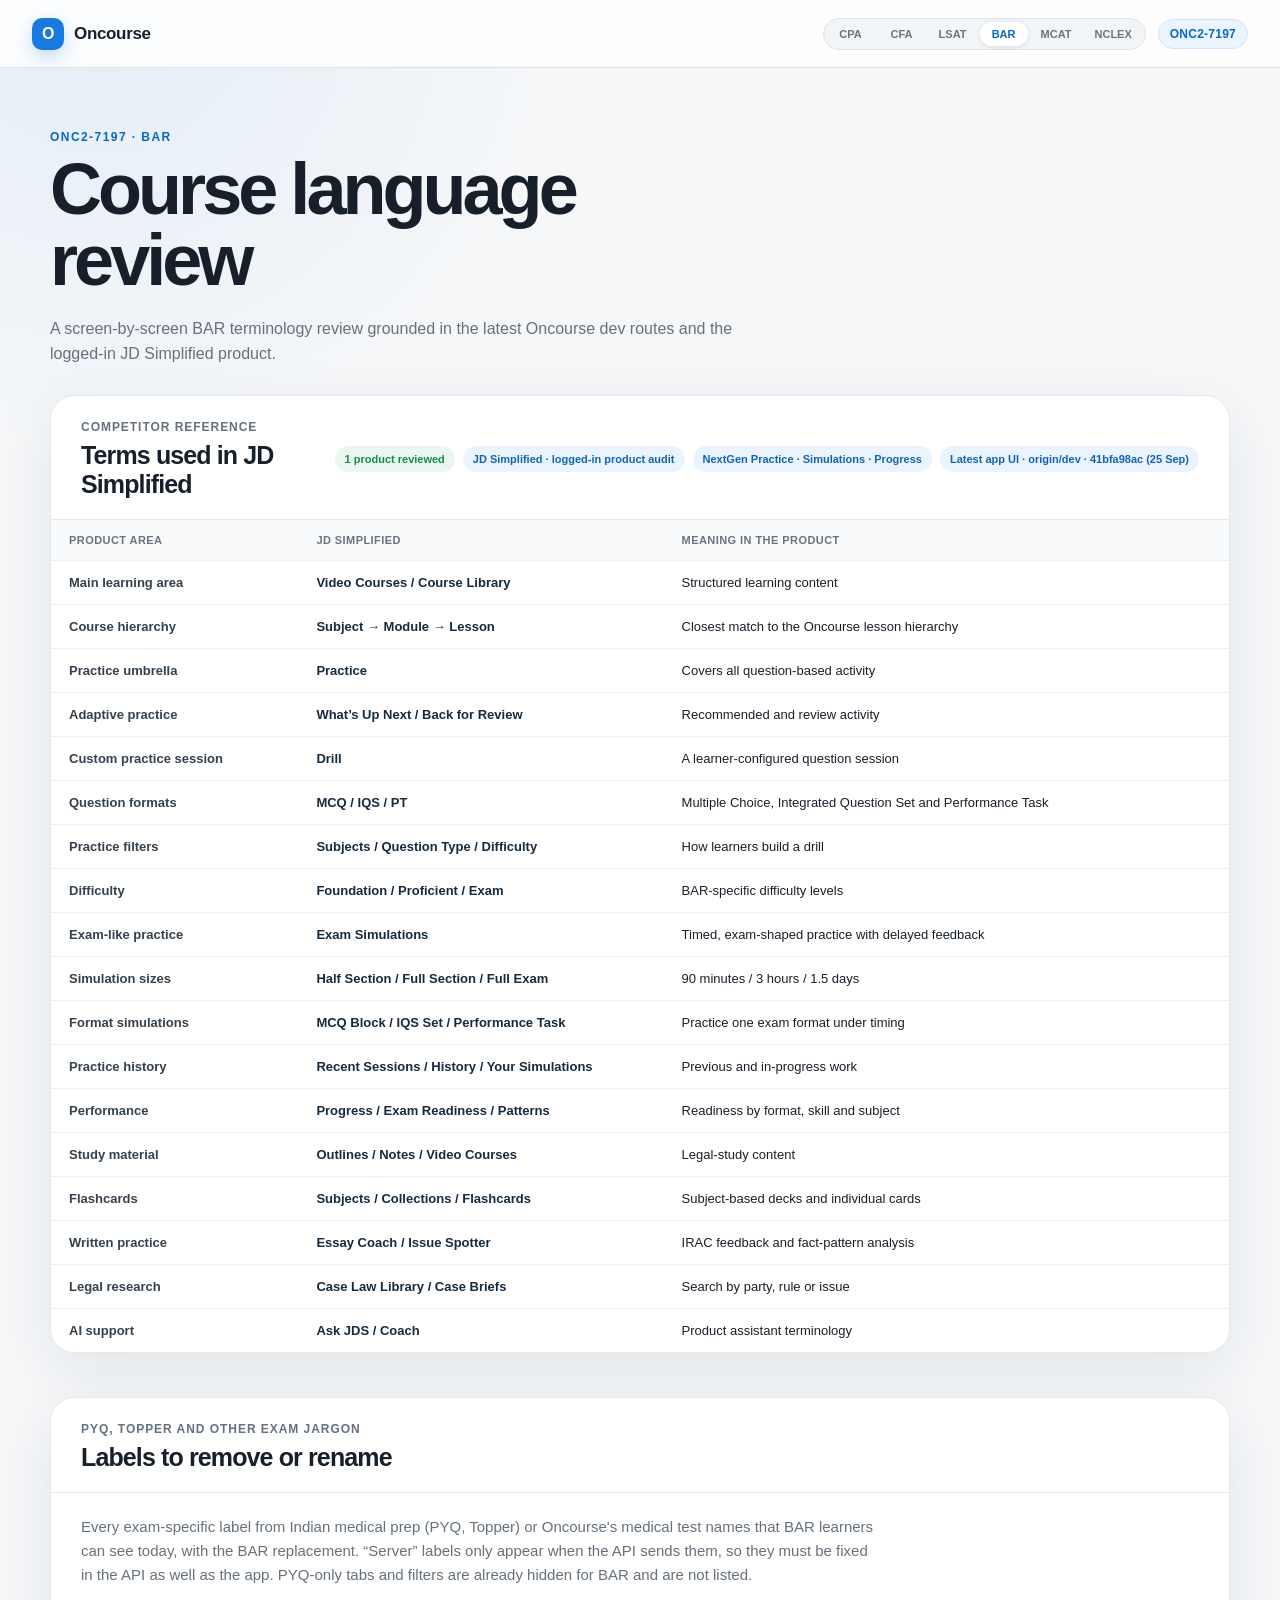
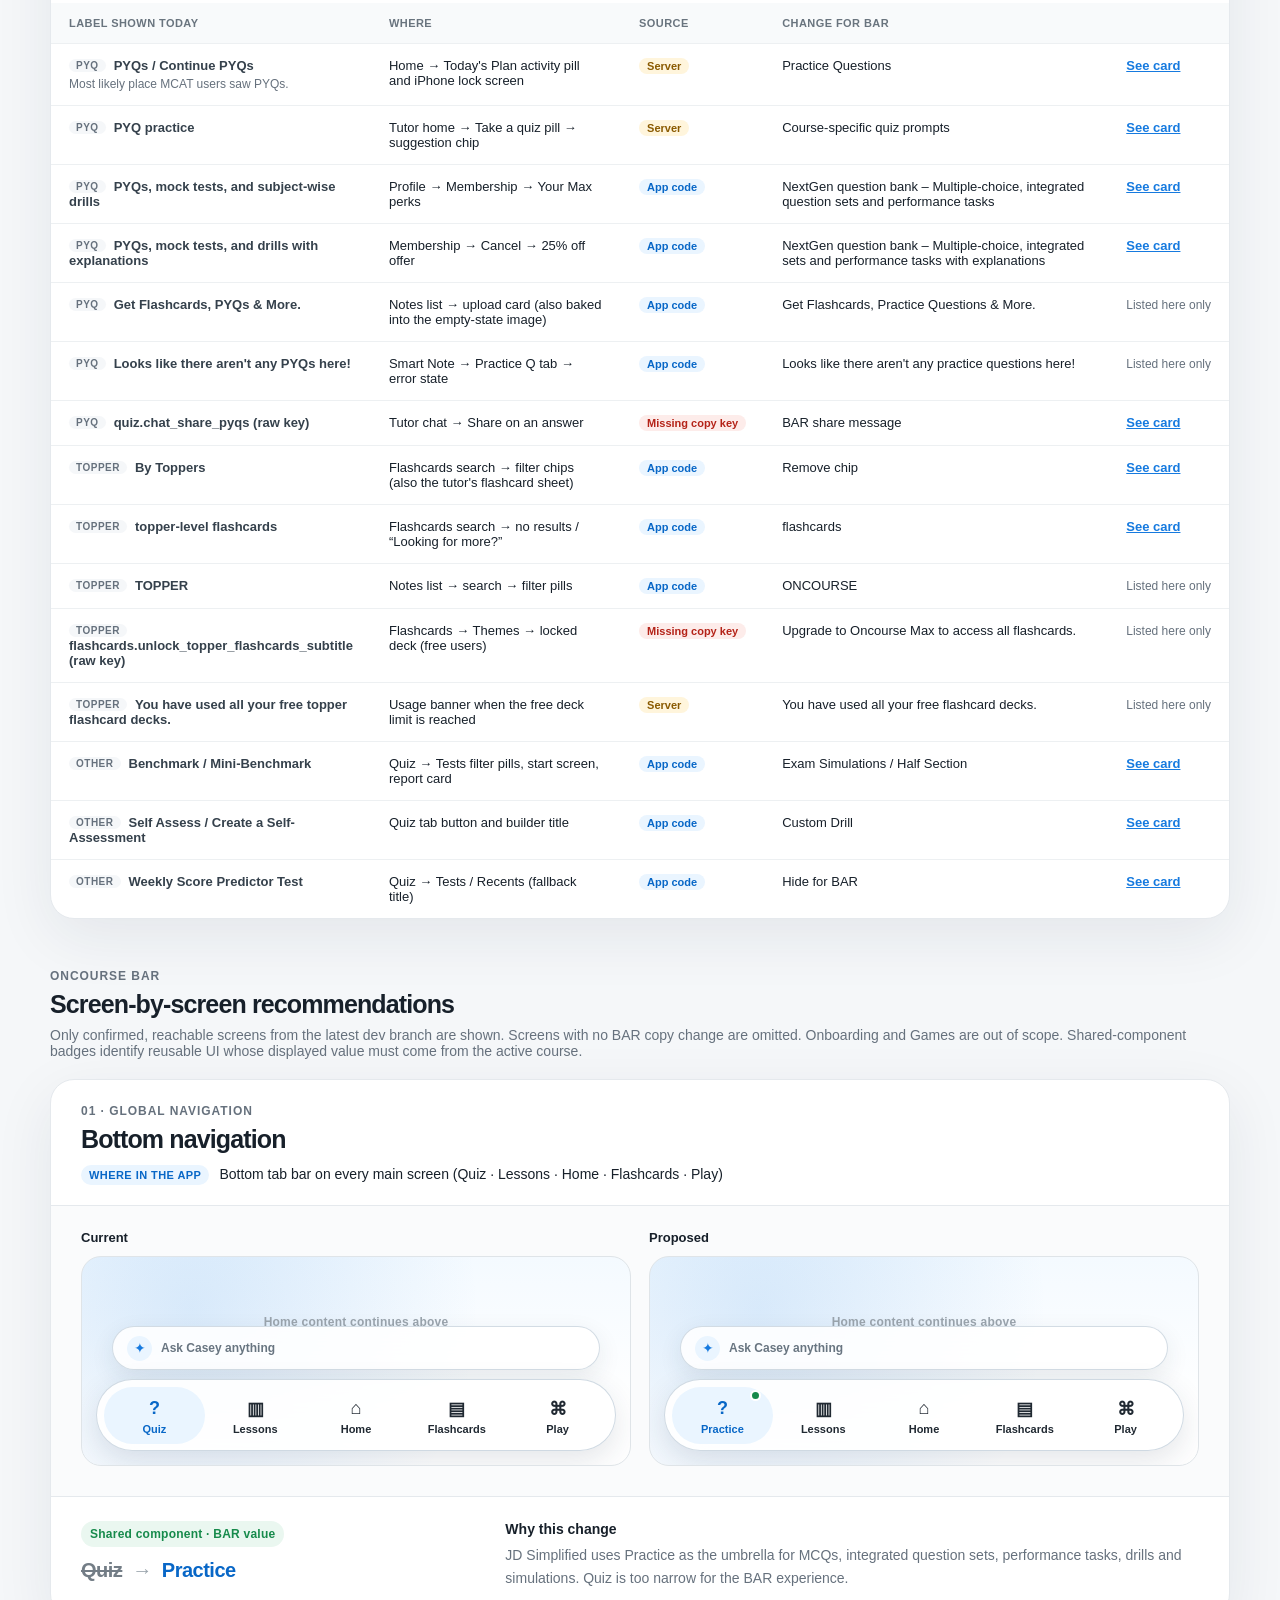
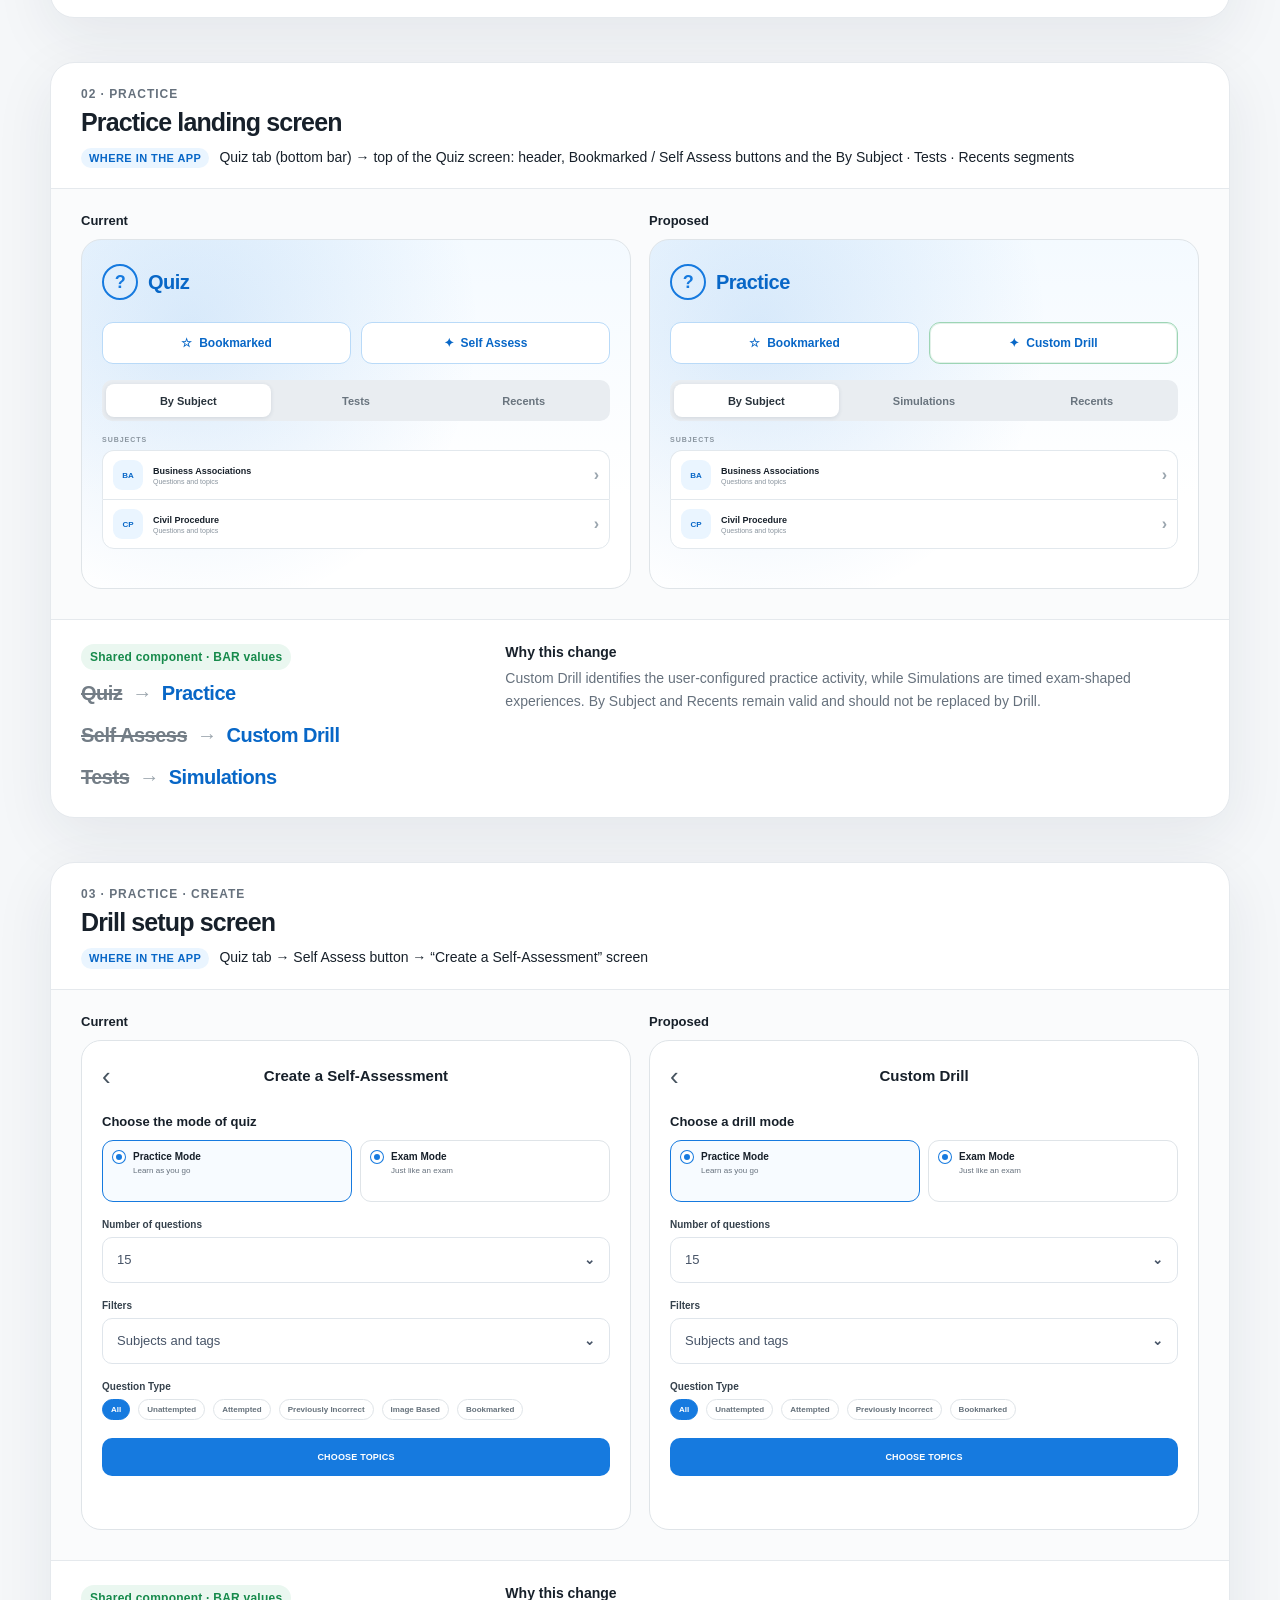
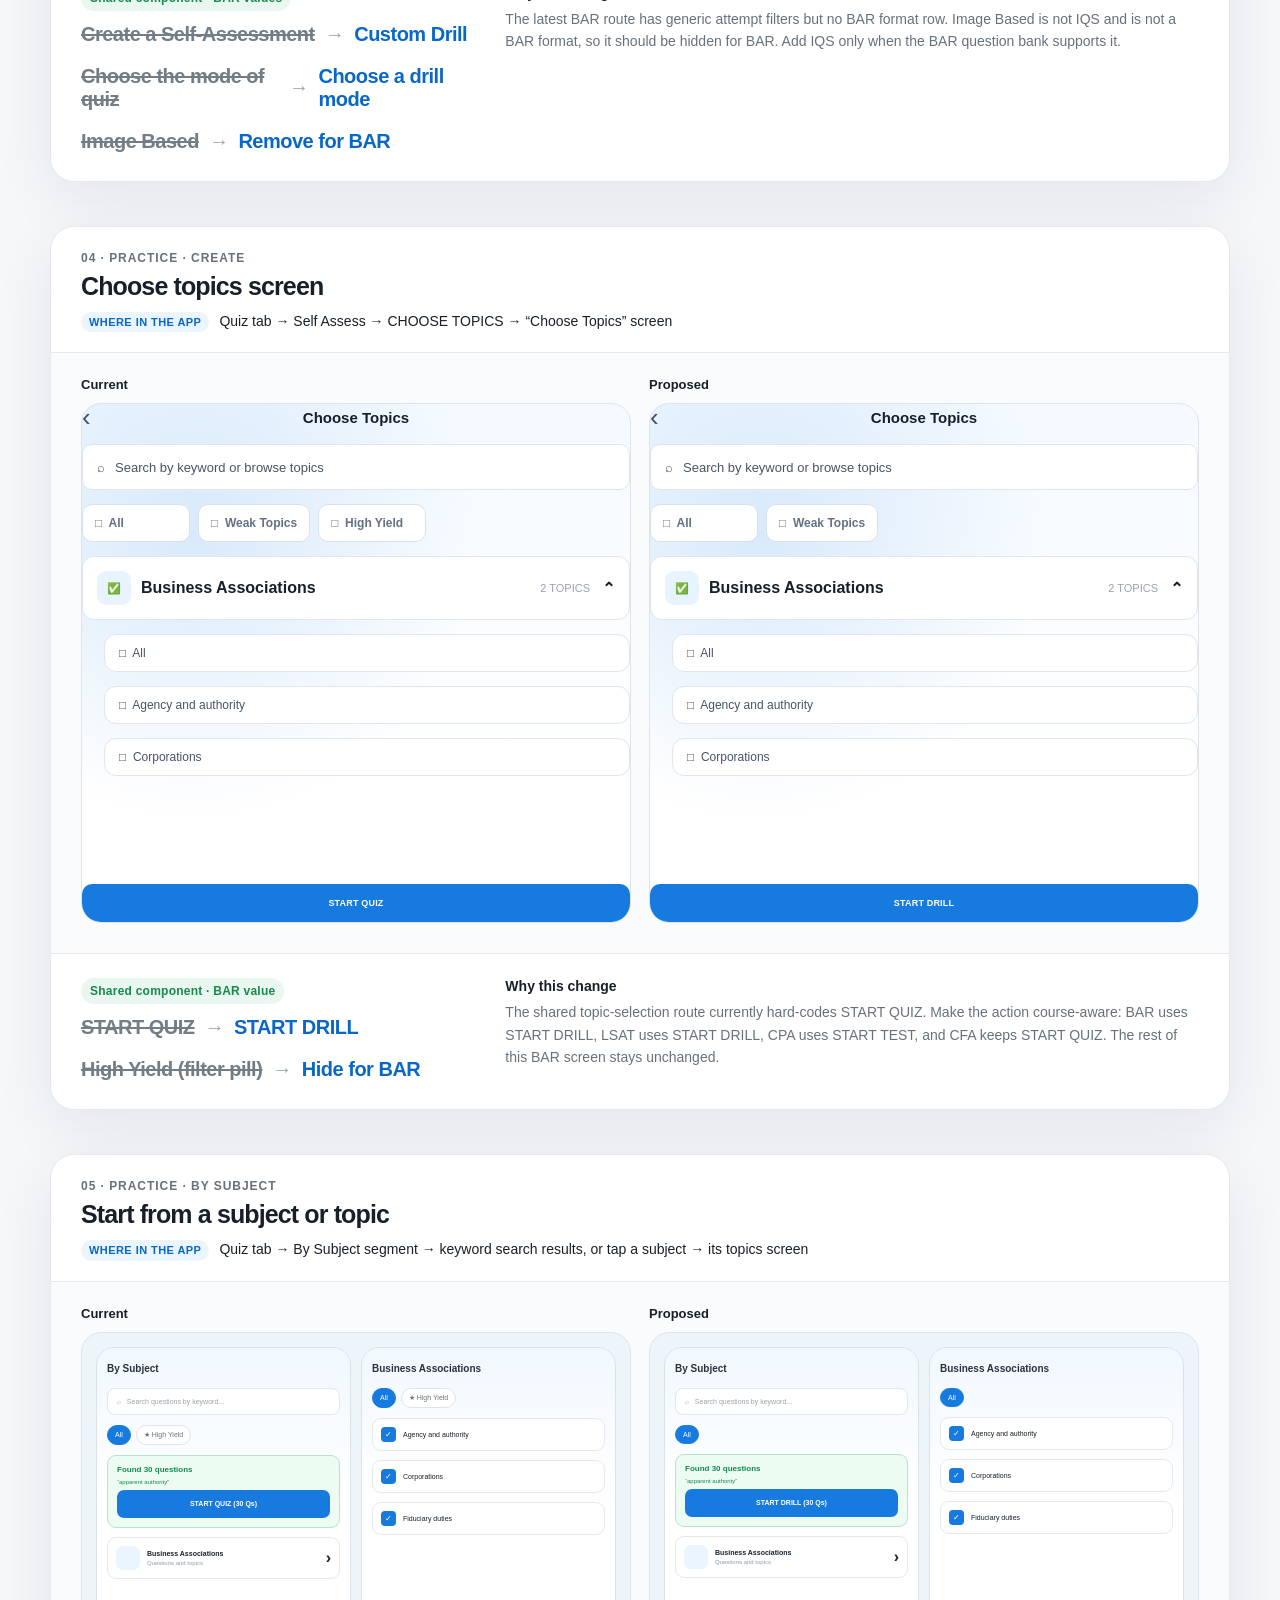
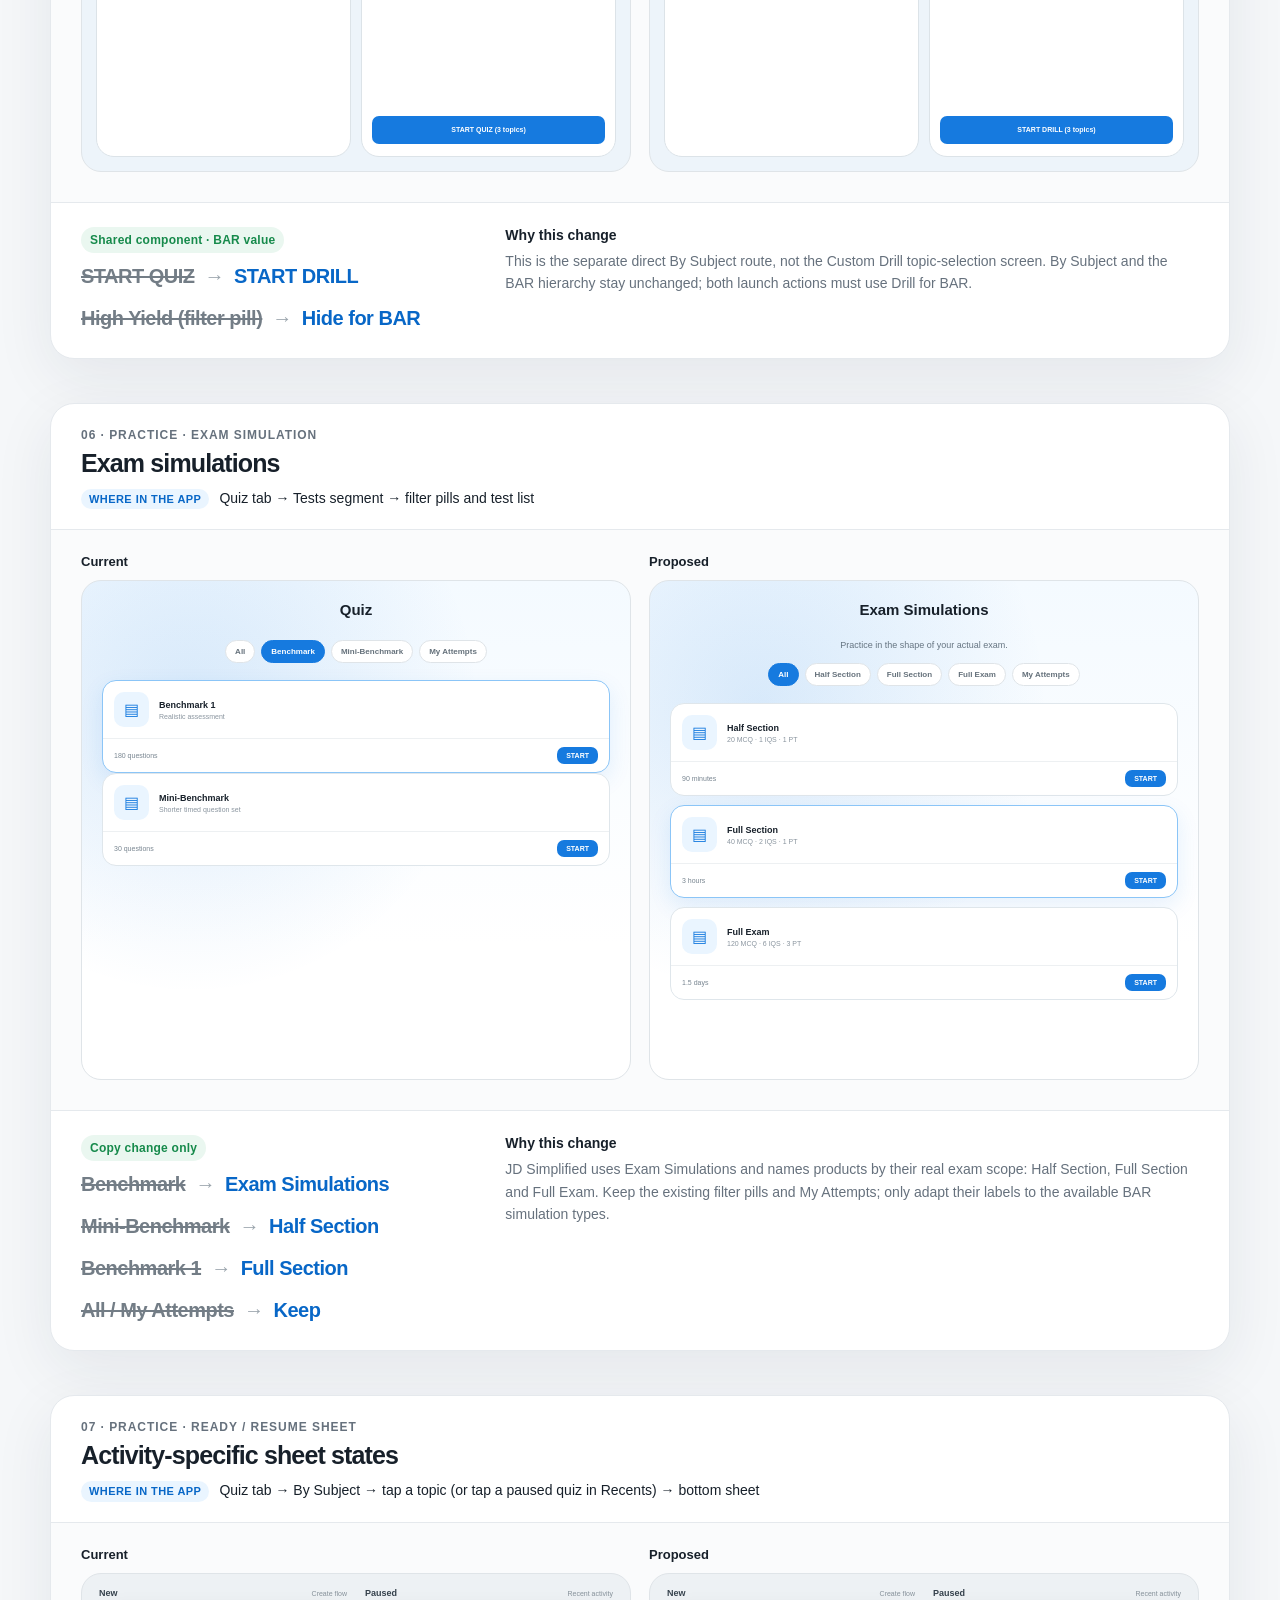
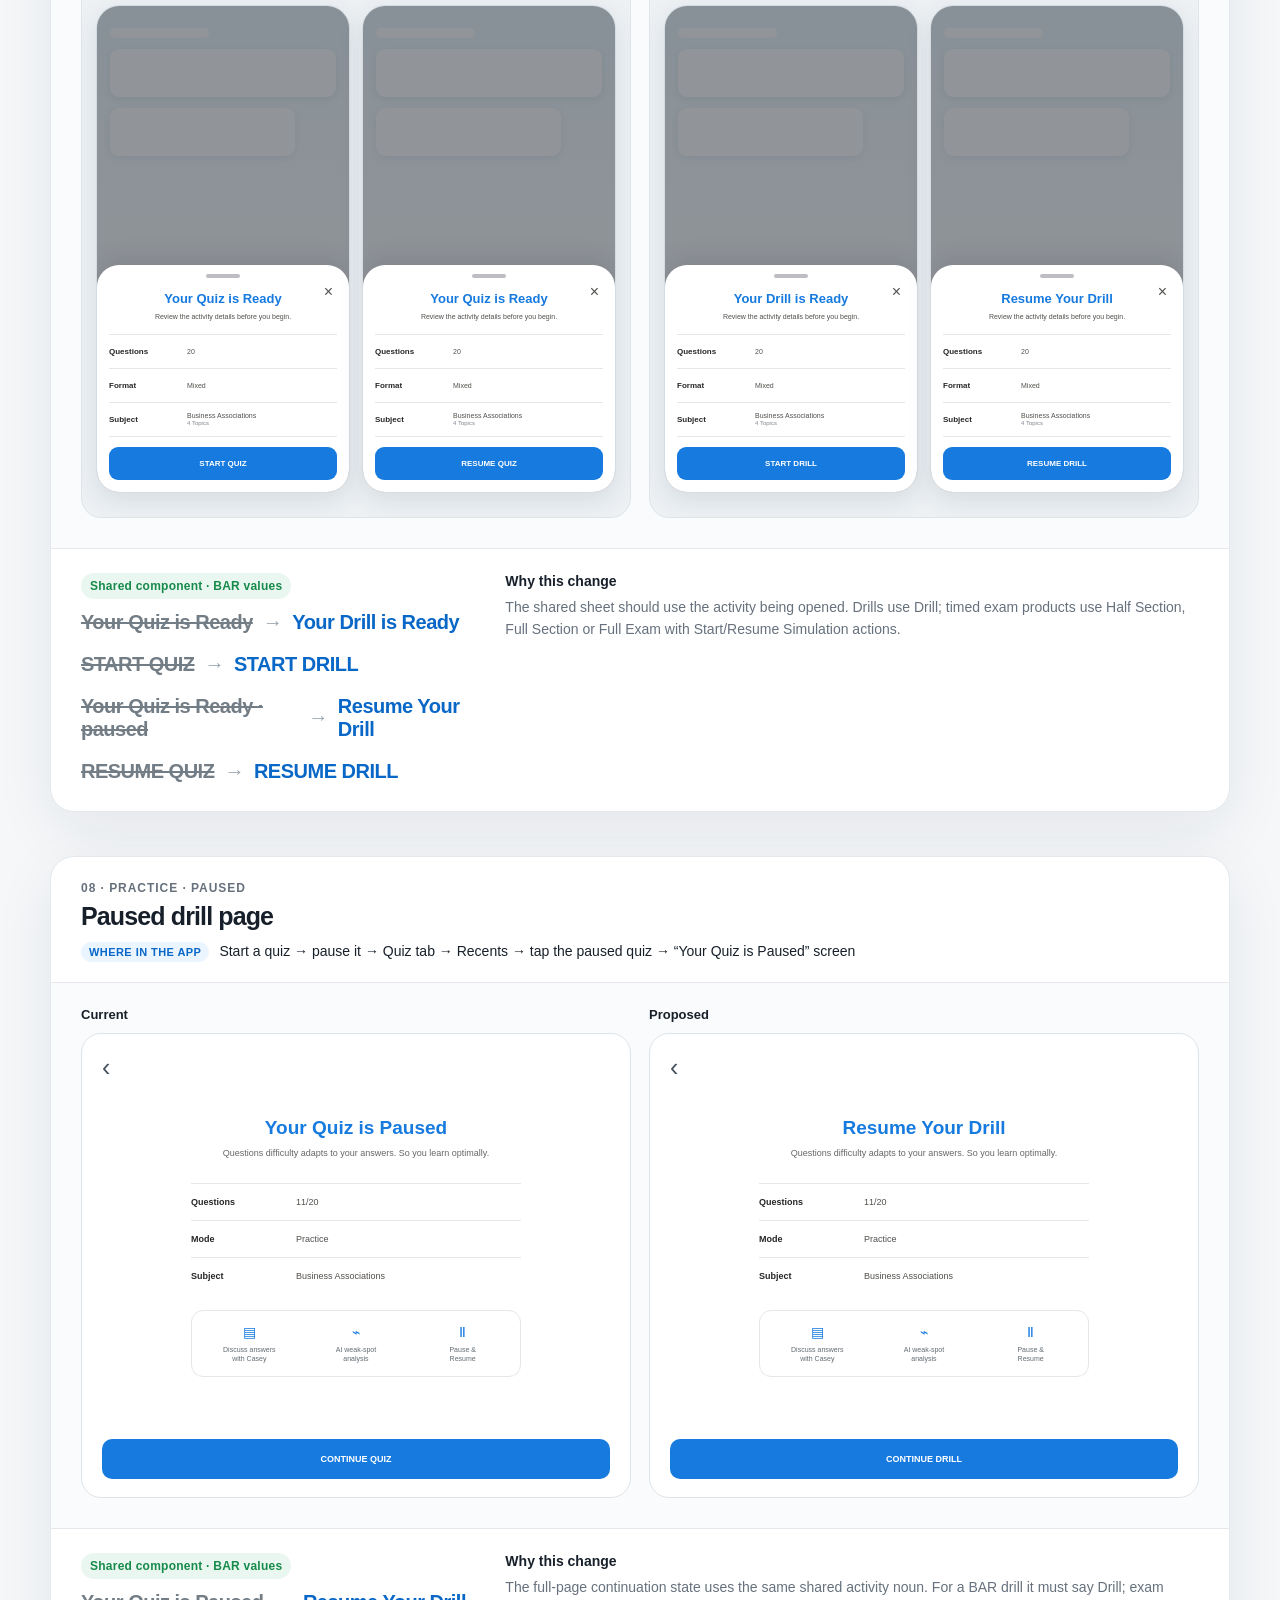
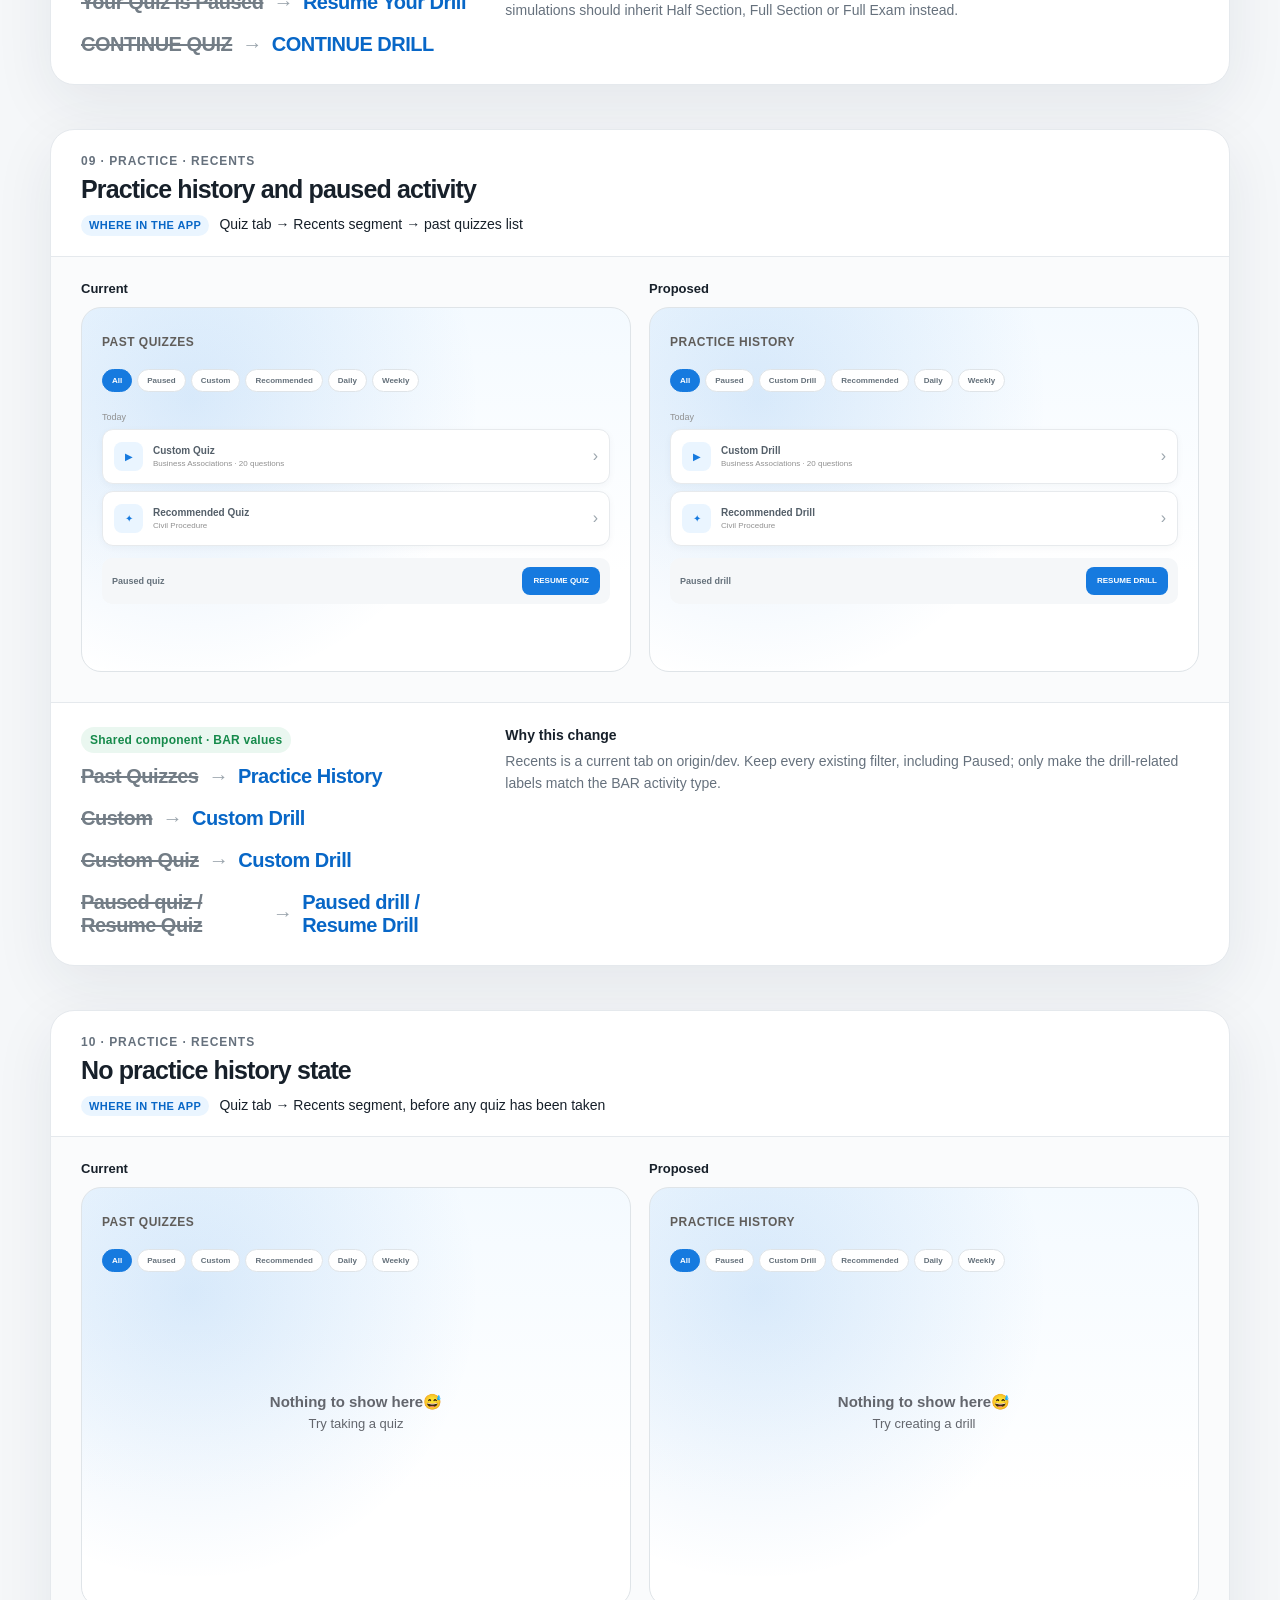
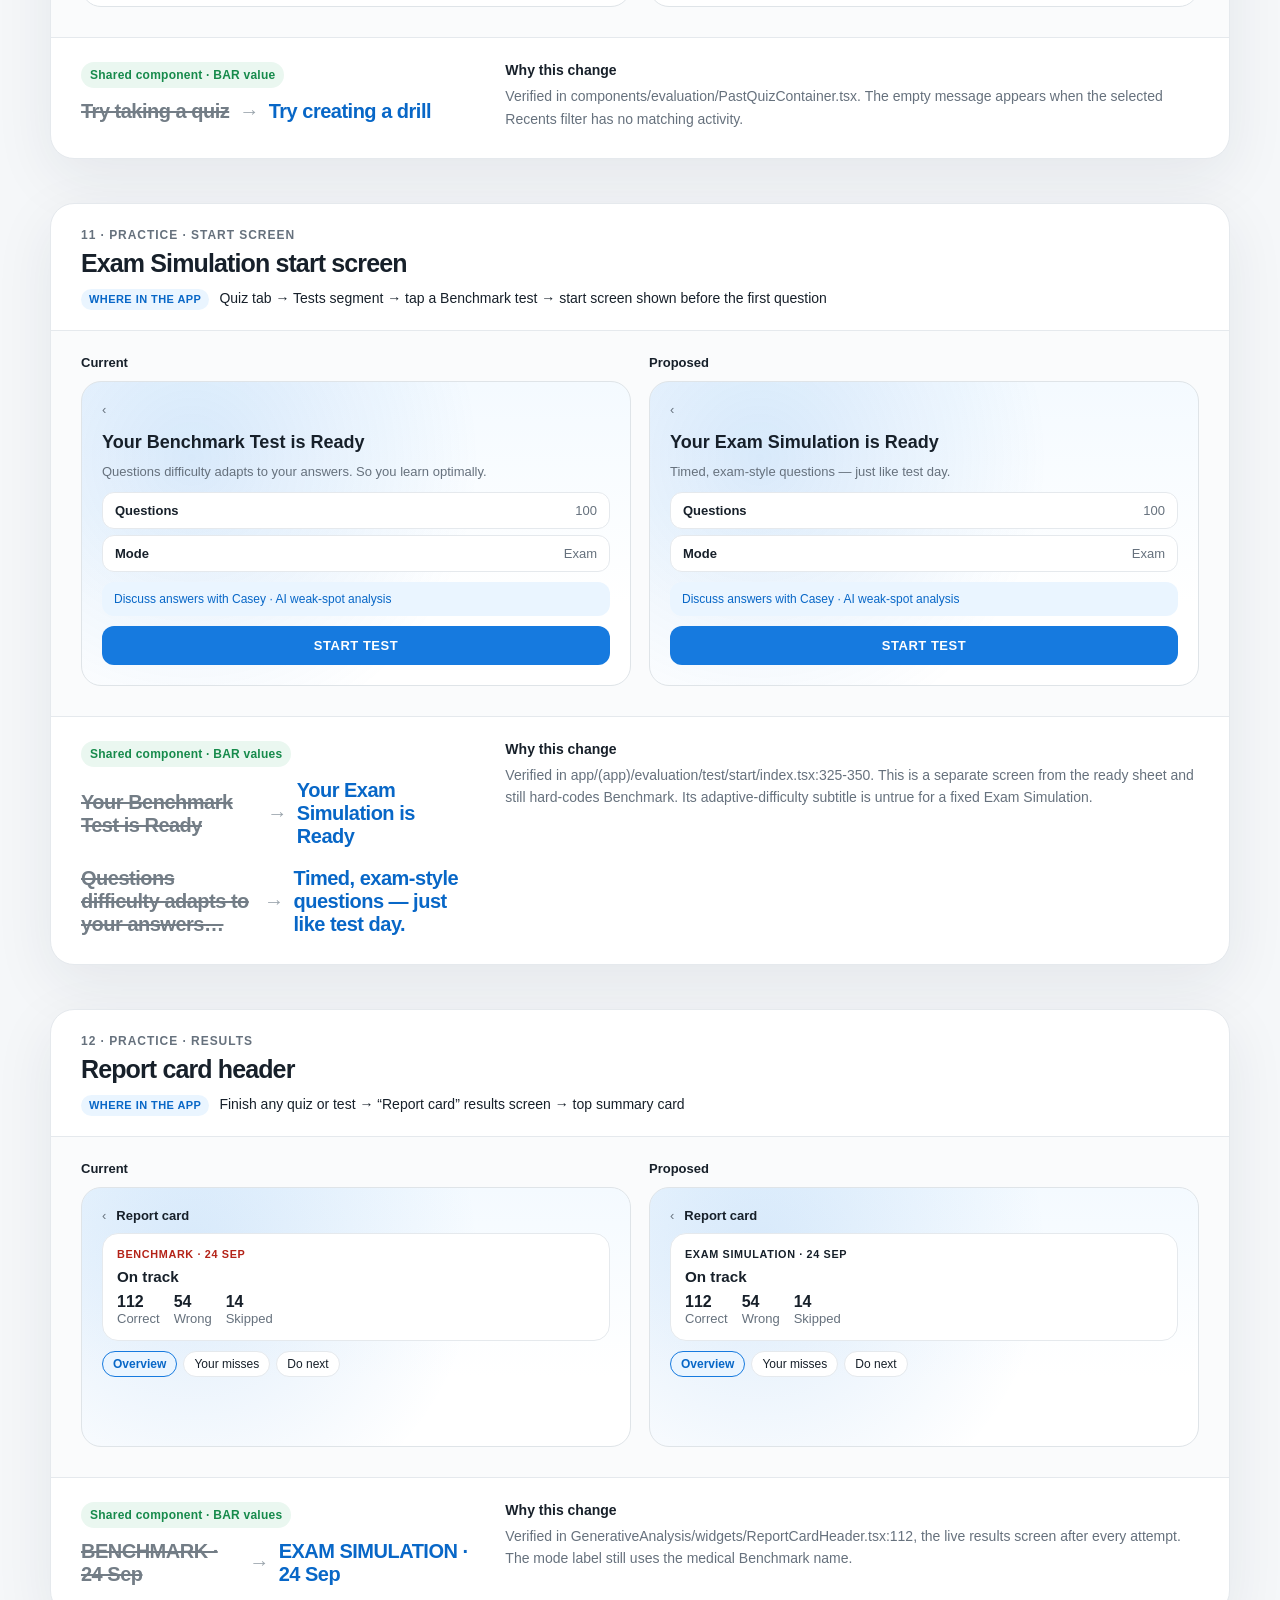
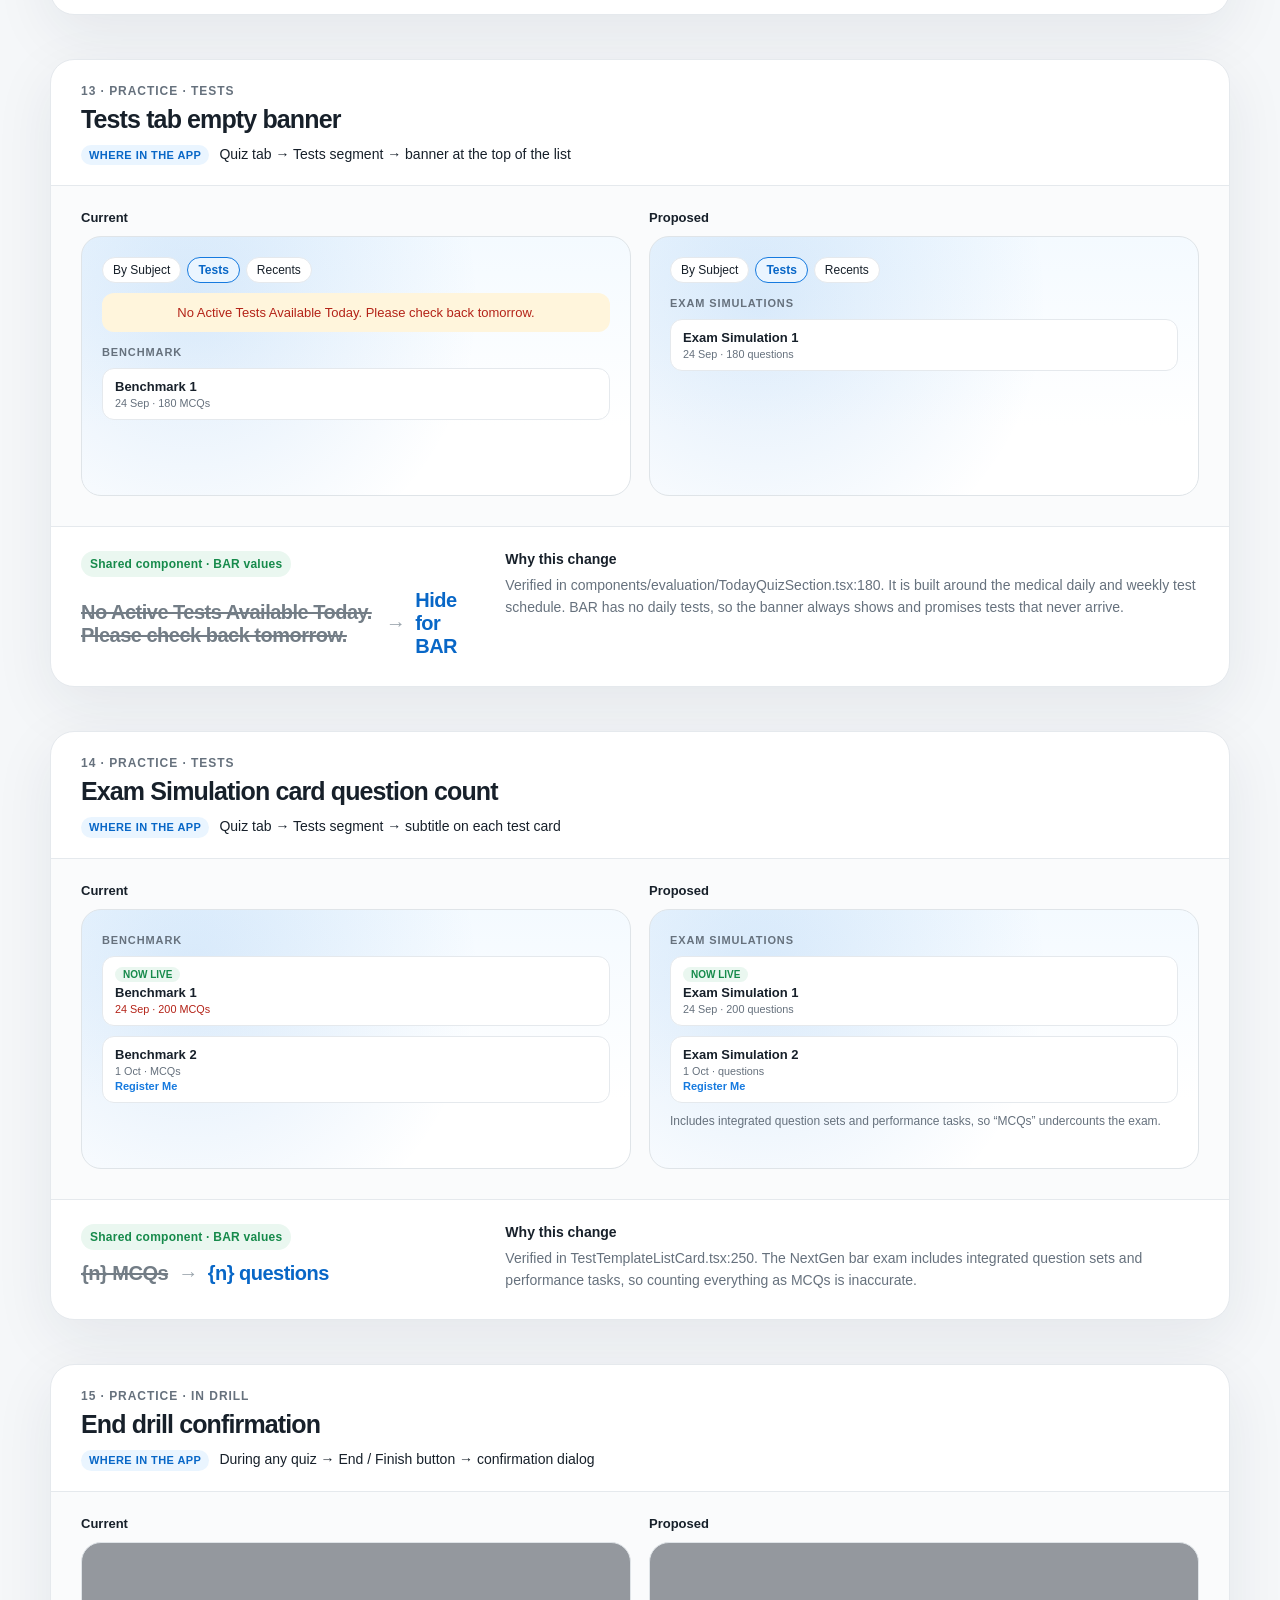
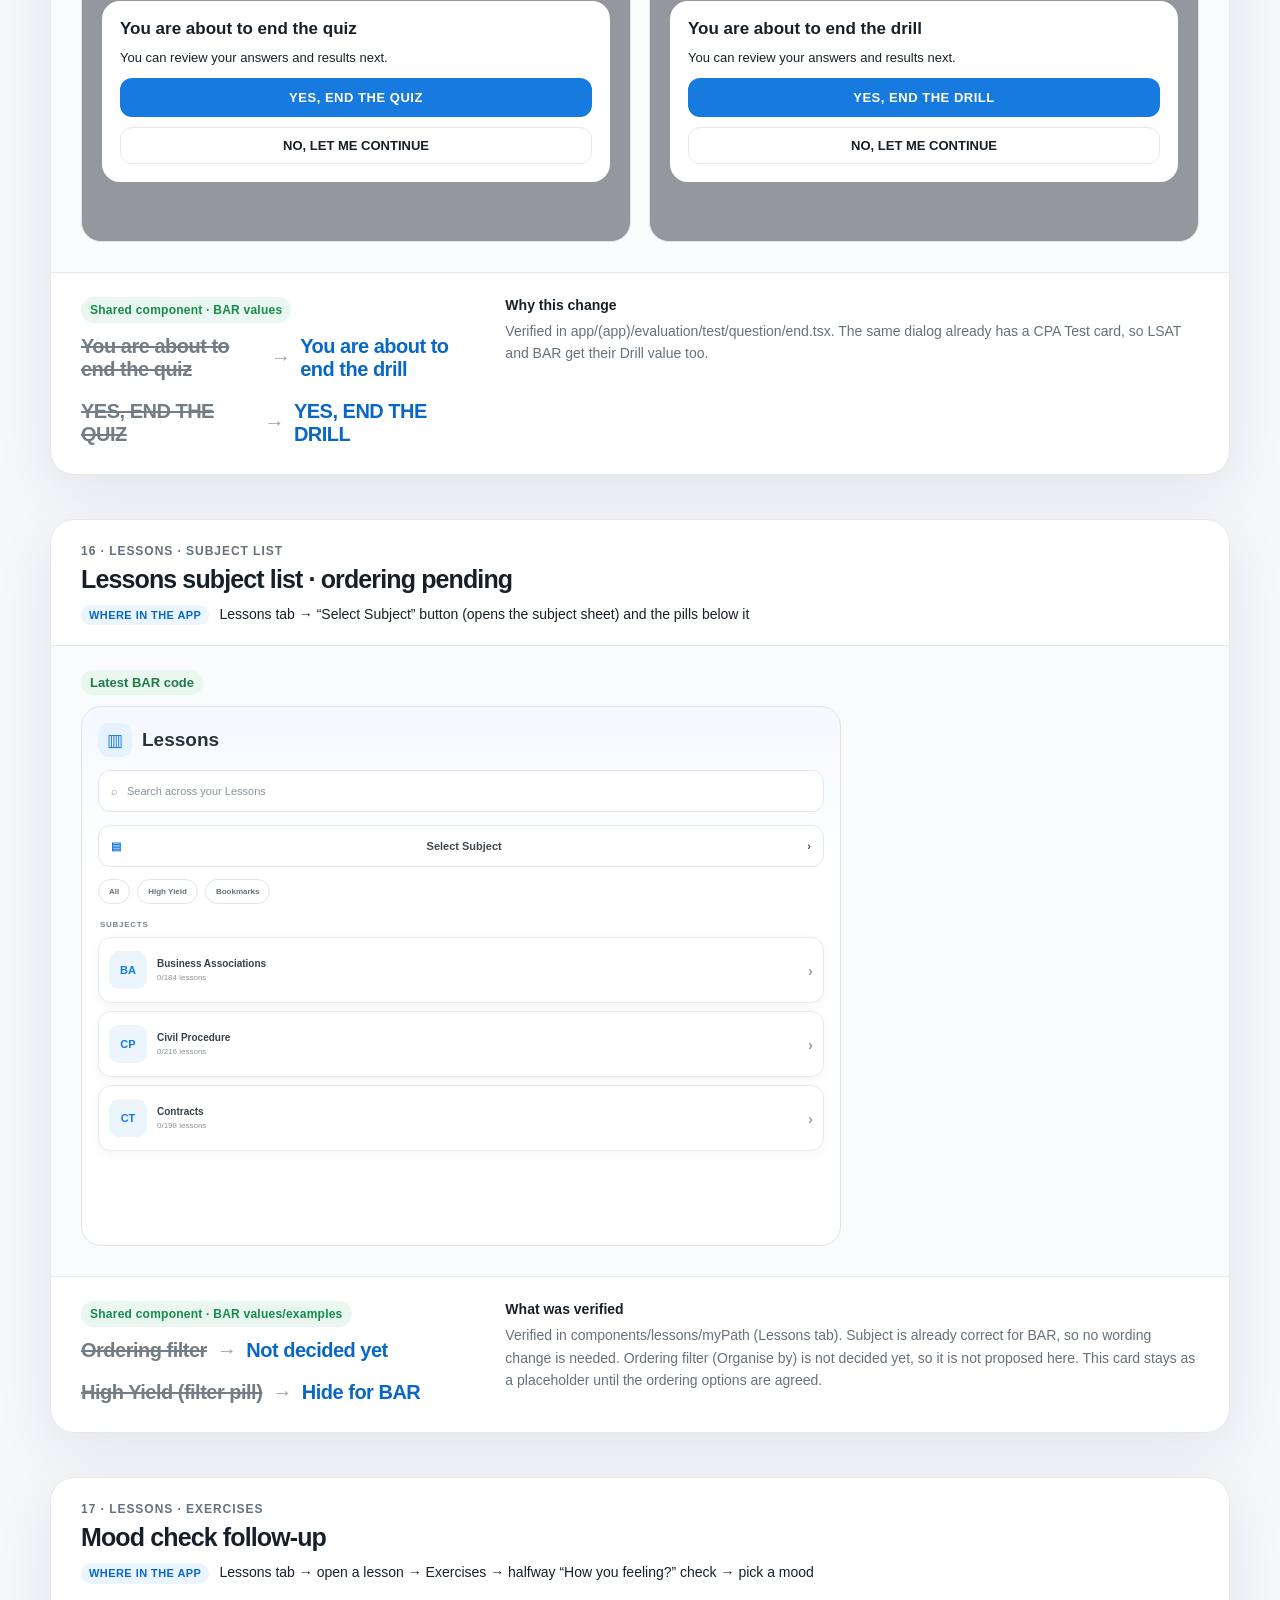
==== bar.html @ e2759f0d "Keep High Yield for NCLEX (product owner decision), as for MCAT Co-Authored-By: Claude Opus 5.5 (1M " ====
<!doctype html>
<html lang="en">
  <head>
    <meta charset="UTF-8" />
    <meta name="viewport" content="width=device-width, initial-scale=1.0" />
    <meta
      name="description"
      content="A visual review of BAR-specific terminology changes in Oncourse."
    />
    <title>Oncourse · BAR language review</title>
    <link rel="stylesheet" href="./styles.css?v=35" />
  </head>
  <body>
    <header class="site-header">
      <a class="brand" href="#top" aria-label="Oncourse language review home">
        <span class="brand-mark" aria-hidden="true">O</span>
        <span>Oncourse</span>
      </a>
      <div class="header-actions">
        <nav class="course-switcher" aria-label="Course review">
          <a href="./index.html">CPA</a>
          <a href="./cfa.html">CFA</a>
          <a href="./lsat.html">LSAT</a>
          <a class="active" href="./bar.html">BAR</a>
          <a href="./mcat.html">MCAT</a>
          <a href="./nclex.html">NCLEX</a>
        </nav>
        <div class="issue-badge">ONC2-7197</div>
      </div>
    </header>

    <main id="top">
      <section class="page-heading bar-heading" aria-labelledby="page-title">
        <p class="eyebrow">ONC2-7197 · BAR</p>
        <h1 id="page-title">Course language review</h1>
        <p class="page-intro">
          A screen-by-screen BAR terminology review grounded in the latest Oncourse dev routes and the logged-in JD Simplified product.
        </p>
      </section>

      <section class="terminology-section" aria-labelledby="bar-terminology-title">
        <header class="section-heading">
          <div>
            <p class="card-kicker">Competitor reference</p>
            <h2 id="bar-terminology-title">Terms used in JD Simplified</h2>
          </div>
          <div class="audit-meta">
            <span class="audit-chip">1 product reviewed</span>
            <span class="audit-chip source-chip">JD Simplified · logged-in product audit</span>
            <span class="audit-chip source-chip">NextGen Practice · Simulations · Progress</span>
            <span class="audit-chip source-chip">Latest app UI · origin/dev · 41bfa98ac (25 Sep)</span>
          </div>
        </header>
        <div id="bar-terminology-table"></div>
      </section>

      <section class="terminology-section structure-section" aria-labelledby="bar-labels-title">
        <header class="section-heading">
          <div>
            <p class="card-kicker">PYQ, Topper and other exam jargon</p>
            <h2 id="bar-labels-title">Labels to remove or rename</h2>
          </div>
        </header>
        <div id="bar-labels"></div>
      </section>

      <section class="proposal-heading" aria-labelledby="bar-proposal-title">
        <p class="card-kicker">Oncourse BAR</p>
        <h2 id="bar-proposal-title">Screen-by-screen recommendations</h2>
        <p>Only confirmed, reachable screens from the latest dev branch are shown. Screens with no BAR copy change are omitted. Onboarding and Games are out of scope. Shared-component badges identify reusable UI whose displayed value must come from the active course.</p>
      </section>

      <div id="bar-review-list" class="review-list"></div>
    </main>

    <script src="./shared.js?v=18"></script>
    <script src="./bar.js?v=41"></script>
  </body>
</html>
---- styles.css ----
:root {
  color-scheme: light;
  --ink: #17202a;
  --muted: #66717d;
  --line: #e5e9ed;
  --panel: #ffffff;
  --canvas: #f5f7f9;
  --blue: #167adf;
  --blue-strong: #0867c7;
  --blue-soft: #eaf5ff;
  --green: #168a4b;
  --green-soft: #eaf7f0;
  --amber: #8a5a00;
  --amber-soft: #fff5dc;
  --shadow: 0 18px 60px rgba(26, 44, 61, 0.08);
}

* {
  box-sizing: border-box;
}

html {
  scroll-behavior: smooth;
}

body {
  margin: 0;
  background:
    radial-gradient(circle at 8% 0%, rgba(22, 122, 223, 0.08), transparent 28rem),
    var(--canvas);
  color: var(--ink);
  font-family: -apple-system, BlinkMacSystemFont, "Segoe UI", sans-serif;
  -webkit-font-smoothing: antialiased;
}

button,
input,
select {
  font: inherit;
}

.site-header {
  position: sticky;
  z-index: 10;
  top: 0;
  display: flex;
  min-height: 68px;
  align-items: center;
  justify-content: space-between;
  padding: 0 32px;
  border-bottom: 1px solid rgba(213, 220, 226, 0.82);
  background: rgba(255, 255, 255, 0.86);
  backdrop-filter: blur(18px);
}

.header-actions,
.course-switcher {
  display: flex;
  align-items: center;
}

.header-actions {
  gap: 12px;
}

.course-switcher {
  gap: 3px;
  padding: 3px;
  border: 1px solid #dfe5ea;
  border-radius: 999px;
  background: #f2f5f7;
}

.course-switcher a {
  min-width: 48px;
  padding: 6px 10px;
  border-radius: 999px;
  color: #69747e;
  font-size: 11px;
  font-weight: 760;
  text-align: center;
  text-decoration: none;
}

.course-switcher a.active {
  background: #fff;
  color: var(--blue-strong);
  box-shadow: 0 1px 5px rgba(29, 53, 72, 0.12);
}

.brand {
  display: inline-flex;
  align-items: center;
  gap: 10px;
  color: var(--ink);
  font-size: 17px;
  font-weight: 720;
  letter-spacing: -0.02em;
  text-decoration: none;
}

.brand-mark {
  display: grid;
  width: 32px;
  height: 32px;
  place-items: center;
  border-radius: 10px;
  background: var(--blue);
  color: white;
  font-size: 16px;
  font-weight: 800;
  box-shadow: 0 7px 18px rgba(22, 122, 223, 0.24);
}

.issue-badge,
.change-type {
  display: inline-flex;
  align-items: center;
  border-radius: 999px;
  font-size: 12px;
  font-weight: 700;
  letter-spacing: 0.02em;
}

.issue-badge {
  padding: 7px 11px;
  border: 1px solid #cfe5fb;
  background: var(--blue-soft);
  color: var(--blue-strong);
}

main {
  width: min(1180px, calc(100% - 40px));
  margin: 0 auto;
}

.page-heading {
  padding: 62px 0 34px;
}

.eyebrow {
  margin: 0 0 10px;
  color: var(--blue-strong);
  font-size: 12px;
  font-weight: 800;
  letter-spacing: 0.12em;
  text-transform: uppercase;
}

h1,
h2,
h3,
p {
  text-wrap: pretty;
}

h1 {
  max-width: 720px;
  margin: 0;
  font-size: clamp(42px, 6vw, 72px);
  line-height: 0.98;
  letter-spacing: -0.055em;
}

.page-intro {
  max-width: 700px;
  margin: 22px 0 0;
  color: var(--muted);
  font-size: 16px;
  line-height: 1.55;
}

.cfa-heading {
  padding-bottom: 28px;
}

.terminology-section {
  overflow: hidden;
  margin-bottom: 44px;
  border: 1px solid var(--line);
  border-radius: 24px;
  background: var(--panel);
  box-shadow: var(--shadow);
}

.section-heading {
  display: flex;
  align-items: center;
  justify-content: space-between;
  gap: 24px;
  padding: 24px 30px 20px;
  border-bottom: 1px solid var(--line);
}

.section-heading h2,
.proposal-heading h2 {
  margin: 0;
  font-size: 25px;
  letter-spacing: -0.035em;
}

.audit-chip {
  flex: 0 0 auto;
  padding: 7px 10px;
  border-radius: 999px;
  background: var(--green-soft);
  color: var(--green);
  font-size: 11px;
  font-weight: 760;
}

.audit-meta {
  display: flex;
  flex: 0 0 auto;
  flex-wrap: wrap;
  justify-content: flex-end;
  gap: 8px;
}

.audit-chip.source-chip {
  background: #eaf4ff;
  color: #1264b3;
}

.terms-table-wrap {
  overflow-x: auto;
}

.terms-table {
  width: 100%;
  min-width: 850px;
  border-collapse: collapse;
  font-size: 13px;
}

.terms-table th,
.terms-table td {
  padding: 14px 18px;
  border-bottom: 1px solid #edf0f2;
  text-align: left;
  vertical-align: top;
}

.terms-table thead th {
  background: #f8fafb;
  color: #69747e;
  font-size: 11px;
  letter-spacing: 0.04em;
  text-transform: uppercase;
}

.terms-table tbody th {
  width: 19%;
  color: #35414c;
  font-weight: 740;
}

.terms-table tbody tr:last-child th,
.terms-table tbody tr:last-child td {
  border-bottom: 0;
}

.proposal-heading {
  padding: 6px 0 20px;
}

.proposal-heading > p:last-child {
  margin: 8px 0 0;
  color: var(--muted);
  font-size: 14px;
}

.cfa-nav-preview {
  min-height: 260px;
}

.cfa-nav-icon {
  display: grid;
  height: 24px;
  place-items: center;
  font-size: 18px;
  font-weight: 700;
}

.cfa-topic-preview,
.cfa-mock-preview {
  min-height: 390px;
  padding: 20px;
  background: linear-gradient(180deg, #f0f8ff 0%, #fff 48%);
}

.cfa-screen-bar {
  display: grid;
  grid-template-columns: 28px 1fr 28px;
  align-items: center;
  margin-bottom: 22px;
  text-align: center;
}

.cfa-screen-bar span {
  font-size: 24px;
  text-align: left;
}

.cfa-screen-bar strong {
  font-size: 15px;
}

.cfa-search {
  padding: 11px 12px;
  border: 1px solid #e0e6ea;
  border-radius: 10px;
  background: #fff;
  color: #8a949d;
  font-size: 9px;
}

.cfa-pills {
  display: flex;
  gap: 6px;
  margin: 13px 0 17px;
}

.cfa-pills span {
  padding: 6px 9px;
  border: 1px solid #dfe4e8;
  border-radius: 999px;
  background: #fff;
  color: #65717b;
  font-size: 8px;
  font-weight: 700;
}

.cfa-pills span.active {
  border-color: var(--blue);
  background: var(--blue);
  color: #fff;
}

.cfa-list-label {
  margin-bottom: 7px;
  color: #9099a1;
  font-size: 8px;
  font-weight: 780;
  letter-spacing: 0.08em;
}

.cfa-topic-list {
  display: grid;
  gap: 7px;
}

.cfa-topic-list > div,
.cfa-mock-title,
.cfa-session-row,
.cfa-benchmark-row {
  display: flex;
  align-items: center;
}

.cfa-topic-list > div {
  min-height: 57px;
  gap: 10px;
  padding: 9px 11px;
  border: 1px solid #e5e9ed;
  border-radius: 11px;
  background: #fff;
}

.cfa-topic-icon {
  display: grid;
  width: 32px;
  height: 32px;
  flex: 0 0 32px;
  place-items: center;
  border-radius: 9px;
  background: var(--blue-soft);
  color: var(--blue);
}

.cfa-topic-list > div > span:nth-child(2),
.cfa-mock-title > span:nth-child(2),
.cfa-session-row > span {
  display: flex;
  min-width: 0;
  flex: 1;
  flex-direction: column;
}

.cfa-topic-list strong,
.cfa-mock-title strong,
.cfa-session-row strong {
  color: #46525d;
  font-size: 10px;
}

.cfa-topic-list small,
.cfa-mock-title small,
.cfa-session-row small {
  margin-top: 3px;
  color: #8c969f;
  font-size: 8px;
}

.cfa-topic-list b {
  color: #9ba5ad;
  font-size: 16px;
}

.cfa-hierarchy-note {
  display: flex;
  align-items: center;
  justify-content: space-between;
  margin-top: 12px;
  padding: 10px 11px;
  border-radius: 10px;
  background: #f0f7fd;
  color: #587184;
  font-size: 8px;
}

.cfa-hierarchy-note strong {
  color: var(--blue-strong);
  font-size: 9px;
}

.mock-pills {
  justify-content: center;
}

.cfa-mock-card {
  overflow: hidden;
  border: 1px solid #e2e7eb;
  border-radius: 15px;
  background: #fff;
  box-shadow: 0 7px 22px rgba(29, 53, 72, 0.07);
}

.cfa-mock-title {
  gap: 11px;
  padding: 16px;
  border-bottom: 1px solid #e9ecef;
}

.cfa-mock-title > span:first-child {
  display: grid;
  width: 36px;
  height: 36px;
  place-items: center;
  border-radius: 10px;
  background: var(--blue-soft);
  color: var(--blue);
}

.cfa-session-row,
.cfa-benchmark-row {
  min-height: 62px;
  justify-content: space-between;
  padding: 12px 16px;
  border-bottom: 1px solid #edf0f2;
}

.cfa-session-row:last-child {
  border-bottom: 0;
}

.cfa-session-row b,
.cfa-benchmark-row b {
  padding: 6px 10px;
  border-radius: 8px;
  background: var(--blue);
  color: #fff;
  font-size: 8px;
}

.cfa-benchmark-row {
  color: #7a858e;
  font-size: 9px;
}

}

.review-list {
  display: grid;
  gap: 0;
  padding-bottom: 72px;
}

.review-card {
  scroll-margin-top: 84px;
  overflow: hidden;
  border: 1px solid var(--line);
  border-radius: 24px;
  background: var(--panel);
  box-shadow: var(--shadow);
}

.review-card + .review-card {
  margin-top: 44px;
}

.card-header {
  padding: 24px 30px 20px;
  border-bottom: 1px solid var(--line);
}

.card-kicker {
  margin: 0 0 7px;
  color: var(--muted);
  font-size: 12px;
  font-weight: 700;
  letter-spacing: 0.08em;
  text-transform: uppercase;
}

.card-header h2 {
  margin: 0;
  font-size: 25px;
  letter-spacing: -0.035em;
}

.comparison-grid {
  display: grid;
  grid-template-columns: repeat(2, minmax(0, 1fr));
  gap: 18px;
  padding: 24px 30px 30px;
  background: #fafbfc;
}

.verified-preview {
  padding: 24px 30px 30px;
  background: #fafbfc;
}

.verified-preview .component-preview {
  max-width: 760px;
}

.verified-label {
  padding: 5px 9px;
  border-radius: 999px;
  background: #e9f7ef;
  color: #237a48;
}

.version-panel {
  min-width: 0;
}

.version-heading {
  display: flex;
  align-items: center;
  justify-content: space-between;
  margin-bottom: 11px;
}

.version-label {
  font-size: 13px;
  font-weight: 750;
}

.component-preview {
  position: relative;
  min-height: 260px;
  overflow: hidden;
  border: 1px solid #dfe4e8;
  border-radius: 20px;
  background:
    radial-gradient(circle at 20% 25%, rgba(22, 122, 223, 0.14), transparent 18rem),
    linear-gradient(180deg, #f4faff 0%, #ffffff 73%);
}

.preview-fade {
  display: grid;
  height: 130px;
  place-items: center;
  padding: 24px;
  color: #9aa4ad;
  font-size: 12px;
  font-weight: 650;
  letter-spacing: 0.02em;
}

.practice-shell-preview {
  min-height: 310px;
  padding: 24px 20px 20px;
}

.practice-shell-header {
  display: flex;
  align-items: center;
  gap: 10px;
  color: var(--blue-strong);
  font-size: 20px;
  letter-spacing: -0.025em;
}

.practice-shell-icon {
  display: grid;
  width: 36px;
  height: 36px;
  place-items: center;
  border: 2px solid var(--blue);
  border-radius: 50%;
  color: var(--blue);
  font-size: 18px;
  font-weight: 800;
}

.practice-actions {
  display: grid;
  grid-template-columns: repeat(2, minmax(0, 1fr));
  gap: 10px;
  margin-top: 22px;
}

.practice-actions button {
  display: flex;
  height: 42px;
  align-items: center;
  justify-content: center;
  gap: 7px;
  border: 1px solid #b9daf8;
  border-radius: 11px;
  background: white;
  color: var(--blue-strong);
  font-size: 12px;
  font-weight: 720;
}

.practice-actions button.changed-action {
  border-color: #9dd5b5;
  box-shadow: inset 0 0 0 1px rgba(22, 138, 75, 0.12);
}

.practice-segments {
  display: grid;
  grid-template-columns: repeat(3, minmax(0, 1fr));
  gap: 3px;
  margin-top: 16px;
  padding: 4px;
  border-radius: 10px;
  background: #e9edf1;
}

.practice-segments span {
  display: grid;
  min-width: 0;
  height: 33px;
  place-items: center;
  border-radius: 8px;
  color: #69747e;
  font-size: 11px;
  font-weight: 680;
}

.practice-segments span.selected {
  background: white;
  color: #28323b;
  box-shadow: 0 1px 4px rgba(29, 53, 72, 0.12);
}

.practice-content-sample {
  margin-top: 17px;
}

.sample-label {
  margin-bottom: 7px;
  color: #8a949d;
  font-size: 9px;
  font-weight: 780;
  letter-spacing: 0.09em;
  text-transform: uppercase;
}

.sample-card {
  display: flex;
  height: 54px;
  align-items: center;
  gap: 10px;
  padding: 9px 12px;
  border: 1px solid #e4e8eb;
  border-radius: 13px;
  background: rgba(255, 255, 255, 0.86);
}

.sample-icon {
  width: 34px;
  height: 34px;
  border-radius: 9px;
  background: var(--blue-soft);
}

.sample-lines {
  display: flex;
  flex: 1;
  flex-direction: column;
  gap: 7px;
}

.sample-lines i {
  display: block;
  width: 58%;
  height: 6px;
  border-radius: 999px;
  background: #dfe5ea;
}

.sample-lines i:last-child {
  width: 36%;
  background: #edf0f2;
}

.sample-chevron {
  color: #a5aeb6;
  font-size: 20px;
}

.test-filters-preview {
  min-height: 270px;
  padding: 24px 20px 20px;
}

.test-filters-title {
  font-size: 18px;
  letter-spacing: -0.02em;
}

.test-filter-pills {
  display: flex;
  gap: 7px;
  margin: 18px -2px 16px;
  padding: 2px;
  overflow: hidden;
}

.test-filter-pills span {
  display: inline-flex;
  min-height: 32px;
  flex: 0 0 auto;
  align-items: center;
  justify-content: center;
  padding: 6px 11px;
  border: 1px solid #dfe4e8;
  border-radius: 999px;
  background: white;
  color: #65717b;
  font-size: 10px;
  font-weight: 680;
  white-space: nowrap;
}

.test-filter-pills span.selected {
  border-color: var(--blue);
  background: var(--blue);
  color: white;
}

.test-filter-pills span.changed-filter {
  border-color: #9dd5b5;
  color: var(--green);
}

.test-filter-card {
  display: flex;
  height: 58px;
  align-items: center;
  gap: 10px;
  margin-top: 9px;
  padding: 10px 12px;
  border: 1px solid #e4e8eb;
  border-radius: 13px;
  background: rgba(255, 255, 255, 0.9);
}

.test-filter-card.muted-card {
  opacity: 0.68;
}

.test-filter-card-icon {
  width: 36px;
  height: 36px;
  flex: 0 0 36px;
  border-radius: 10px;
  background: #e5f2fe;
}

.test-filter-card-copy {
  display: flex;
  flex: 1;
  flex-direction: column;
  gap: 7px;
}

.test-filter-card-copy i {
  width: 60%;
  height: 6px;
  border-radius: 999px;
  background: #dce3e8;
}

.test-filter-card-copy i:last-child {
  width: 38%;
  background: #edf0f2;
}

.test-filter-card-action {
  color: var(--blue-strong);
  font-size: 9px;
  font-weight: 800;
}

.create-test-preview,
.content-selection-preview {
  min-height: 485px;
  padding: 22px 20px 18px;
  background: #fff;
}

.create-test-topline {
  display: grid;
  grid-template-columns: 24px 1fr 24px;
  align-items: center;
  font-size: 15px;
  text-align: center;
}

.create-test-topline > span {
  color: #46535f;
  font-size: 26px;
  line-height: 1;
  text-align: left;
}

.create-test-prompt {
  margin: 25px 0 11px;
  font-size: 13px;
  font-weight: 740;
}

.mode-options {
  display: grid;
  grid-template-columns: repeat(2, minmax(0, 1fr));
  gap: 8px;
}

.mode-option {
  display: flex;
  min-height: 62px;
  align-items: flex-start;
  gap: 8px;
  padding: 10px;
  border: 1px solid #dfe4e8;
  border-radius: 11px;
}

.mode-option.selected-mode {
  border-color: var(--blue);
  background: #f7fbff;
}

.mode-option strong,
.mode-option small {
  display: block;
}

.mode-option strong {
  font-size: 10px;
}

.mode-option small {
  margin-top: 4px;
  color: var(--muted);
  font-size: 8px;
  line-height: 1.3;
}

.mode-radio {
  width: 12px;
  height: 12px;
  flex: 0 0 12px;
  border: 3px solid white;
  border-radius: 50%;
  background: var(--blue);
  box-shadow: 0 0 0 1px var(--blue);
}

.setup-label {
  margin: 17px 0 7px;
  color: #35414c;
  font-size: 10px;
  font-weight: 760;
}

.compact-label {
  margin-top: 10px;
}

.question-count {
  display: flex;
  height: 34px;
  align-items: center;
  justify-content: space-between;
  padding: 0 11px;
  border: 1px solid #dfe4e8;
  border-radius: 9px;
  color: #3d4953;
  font-size: 10px;
}

.setup-pills,
.selection-quick-pills {
  display: flex;
  flex-wrap: wrap;
  gap: 5px;
}

.setup-pills span,
.selection-quick-pills span {
  padding: 5px 8px;
  border: 1px solid #dfe4e8;
  border-radius: 999px;
  color: #65717b;
  font-size: 8px;
  font-weight: 680;
}

.setup-pills span.active-pill,
.selection-quick-pills span.selected {
  border-color: var(--blue);
  background: var(--blue);
  color: #fff;
}

.format-row {
  margin-top: 7px;
}

.setup-cta {
  width: 100%;
  min-height: 38px;
  margin-top: 18px;
  border: 0;
  border-radius: 10px;
  background: var(--blue);
  color: #fff;
  font-size: 9px;
  font-weight: 800;
  letter-spacing: 0.02em;
}

.selection-search {
  display: flex;
  min-height: 42px;
  align-items: center;
  gap: 8px;
  margin-top: 25px;
  padding: 0 11px;
  border: 1px solid #e1e6ea;
  border-radius: 10px;
  color: #8a949d;
  font-size: 9px;
  box-shadow: 0 2px 5px rgba(29, 53, 72, 0.06);
}

.selection-quick-pills {
  margin: 14px 0;
}

.subject-row,
.topic-row {
  display: flex;
  align-items: center;
  gap: 9px;
  border: 1px solid #e4e8eb;
  background: white;
}

.subject-row {
  min-height: 58px;
  padding: 10px;
  border-radius: 11px 11px 0 0;
}

.subject-row > span:nth-child(2) {
  flex: 1;
}

.subject-row strong,
.subject-row small {
  display: block;
}

.subject-row strong {
  font-size: 10px;
}

.subject-row small {
  margin-top: 4px;
  color: var(--muted);
  font-size: 8px;
}

.topic-row {
  min-height: 48px;
  padding: 9px 10px 9px 26px;
  border-top: 0;
  border-radius: 0 0 11px 11px;
  color: #55616c;
  font-size: 9px;
}

.selection-check {
  display: grid;
  width: 15px;
  height: 15px;
  flex: 0 0 15px;
  place-items: center;
  border: 1px solid var(--blue);
  border-radius: 4px;
  background: var(--blue);
  color: white;
  font-size: 9px;
}

.topic-row .selection-check {
  background: white;
}

.recent-tests-preview {
  min-height: 390px;
  padding: 24px 20px 18px;
}

.recent-tests-heading {
  color: #605d5a;
  font-size: 12px;
  letter-spacing: 0.04em;
}

.recent-filter-pills {
  display: flex;
  gap: 5px;
  margin: 17px -2px 18px;
  padding: 2px;
  overflow: hidden;
}

.recent-filter-pills span {
  flex: 0 0 auto;
  padding: 6px 9px;
  border: 1px solid #dfe4e8;
  border-radius: 999px;
  background: white;
  color: #65717b;
  font-size: 8px;
  font-weight: 680;
  white-space: nowrap;
}

.recent-filter-pills span.selected {
  border-color: var(--blue);
  background: var(--blue);
  color: white;
}

.recent-date {
  margin-bottom: 7px;
  color: #919191;
  font-size: 9px;
}

.recent-card-list {
  display: grid;
  gap: 7px;
}

.recent-test-card {
  display: flex;
  min-height: 55px;
  align-items: center;
  gap: 10px;
  padding: 9px 11px;
  border: 1px solid #e7eaed;
  border-radius: 11px;
  background: white;
  box-shadow: 0 2px 7px rgba(29, 53, 72, 0.04);
}

.recent-card-icon {
  display: grid;
  width: 29px;
  height: 29px;
  flex: 0 0 29px;
  place-items: center;
  border-radius: 8px;
  background: var(--blue-soft);
  color: var(--blue);
  font-size: 10px;
}

.recent-card-copy {
  display: flex;
  min-width: 0;
  flex: 1;
  flex-direction: column;
}

.recent-card-copy strong {
  color: #545f69;
  font-size: 10px;
}

.recent-card-copy small {
  margin-top: 3px;
  overflow: hidden;
  color: #919191;
  font-size: 8px;
  text-overflow: ellipsis;
  white-space: nowrap;
}

.recent-card-arrow {
  color: #9ba5ad;
  font-size: 16px;
}

.resume-sample {
  display: flex;
  align-items: center;
  justify-content: space-between;
  margin-top: 12px;
  padding: 9px 10px;
  border-radius: 10px;
  background: #f5f7f9;
  color: #65717b;
  font-size: 9px;
  font-weight: 680;
}

.resume-sample button {
  min-height: 28px;
  padding: 0 11px;
  border: 0;
  border-radius: 8px;
  background: var(--blue);
  color: white;
  font-size: 8px;
  font-weight: 800;
}

.resume-sheet-preview {
  min-height: 500px;
  background: linear-gradient(rgba(20, 28, 35, 0.32), rgba(20, 28, 35, 0.32)),
    linear-gradient(180deg, #eff7fe 0%, #dcebf7 100%);
}

.resume-states-preview {
  display: grid;
  min-height: 545px;
  grid-template-columns: repeat(2, minmax(0, 1fr));
  gap: 12px;
  padding: 14px;
  background: #edf1f4;
}

.sheet-state-demo {
  min-width: 0;
}

.state-heading {
  display: flex;
  align-items: baseline;
  justify-content: space-between;
  gap: 6px;
  margin: 0 3px 7px;
}

.state-heading strong {
  color: #35414c;
  font-size: 9px;
}

.state-heading span {
  color: #86919a;
  font-size: 7px;
}

.phone-stage {
  position: relative;
  height: 488px;
  overflow: hidden;
  border: 1px solid #d4dbe1;
  border-radius: 23px;
  background: linear-gradient(180deg, #edf8ff 0%, #fff 70%);
  box-shadow: 0 8px 25px rgba(29, 53, 72, 0.1);
}

.ghost-app-content {
  display: grid;
  gap: 11px;
  padding: 22px 13px;
}

.ghost-app-title,
.ghost-app-card {
  display: block;
  border-radius: 9px;
  background: white;
}

.ghost-app-title {
  width: 44%;
  height: 10px;
}

.ghost-app-card {
  width: 100%;
  height: 48px;
  box-shadow: 0 2px 8px rgba(29, 53, 72, 0.08);
}

.ghost-app-card.short {
  width: 82%;
}

.stage-dim {
  position: absolute;
  inset: 0;
  background: rgba(25, 33, 40, 0.48);
}

.real-bottom-sheet {
  position: absolute;
  right: 0;
  bottom: 0;
  left: 0;
  padding: 9px 12px 12px;
  border-radius: 22px 22px 0 0;
  background: white;
  box-shadow: 0 -8px 22px rgba(25, 33, 40, 0.1);
}

.real-sheet-grabber {
  width: 34px;
  height: 4px;
  margin: 0 auto 13px;
  border-radius: 999px;
  background: #bdbdc2;
}

.real-sheet-close {
  position: absolute;
  top: 17px;
  right: 10px;
  width: 21px;
  height: 21px;
  padding: 0;
  border: 0;
  background: transparent;
  color: #52504c;
  font-size: 16px;
  line-height: 1;
}

.real-sheet-header {
  padding: 0 15px;
  text-align: center;
}

.real-sheet-header h3 {
  margin: 0;
  color: var(--blue);
  font-size: 13px;
  line-height: 1.25;
}

.real-sheet-header p {
  margin: 5px 0 12px;
  color: #52504c;
  font-size: 7px;
  line-height: 1.4;
}

.real-detail-list {
  border-top: 1px solid #e7e6e6;
}

.real-detail-list > div {
  display: grid;
  min-height: 34px;
  grid-template-columns: 70px minmax(0, 1fr);
  align-items: center;
  gap: 8px;
  border-bottom: 1px solid #e7e6e6;
  color: #52504c;
  font-size: 7px;
}

.real-detail-list strong {
  color: #272625;
  font-size: 8px;
}

.real-detail-list small {
  color: #7c858d;
  font-size: 6px;
}

.real-feature-panel {
  display: grid;
  grid-template-columns: repeat(3, minmax(0, 1fr));
  margin-top: 10px;
  padding: 10px 3px;
  border: 1px solid #e7e6e6;
  border-radius: 10px;
}

.real-feature-panel > div {
  display: flex;
  min-width: 0;
  flex-direction: column;
  align-items: center;
  gap: 5px;
}

.feature-icon {
  display: grid;
  width: 22px;
  height: 22px;
  place-items: center;
  border-radius: 50%;
  font-size: 9px;
  font-style: normal;
  font-weight: 800;
}

.feature-icon.blue {
  background: #e0f6ff;
  color: #167adf;
}

.feature-icon.red {
  background: #ffe1e0;
  color: #d65c58;
}

.feature-icon.amber {
  background: #fbecca;
  color: #9b6a00;
}

.real-feature-panel span {
  color: #52504c;
  font-size: 6px;
  line-height: 1.3;
  text-align: center;
}

.real-sheet-action {
  width: 100%;
  min-height: 33px;
  margin-top: 10px;
  border: 0;
  border-radius: 9px;
  background: var(--blue);
  color: white;
  font-size: 8px;
  font-weight: 800;
}

.two-screen-preview {
  display: grid;
  min-height: 440px;
  grid-template-columns: repeat(2, minmax(0, 1fr));
  gap: 10px;
  padding: 14px;
  background: #edf4fa;
}

.mini-app-screen {
  position: relative;
  min-width: 0;
  overflow: hidden;
  padding: 15px 10px 52px;
  border: 1px solid #dce3e8;
  border-radius: 18px;
  background: linear-gradient(180deg, #f1f8ff, white 38%);
}

.mini-screen-title {
  margin-bottom: 14px;
  color: #26323c;
  font-size: 10px;
  font-weight: 760;
}

.mini-search {
  padding: 9px;
  border: 1px solid #e0e6ea;
  border-radius: 8px;
  background: white;
  color: #9aa3ab;
  font-size: 7px;
}

.mini-pills {
  display: flex;
  gap: 5px;
  margin: 10px 0;
}

.mini-pills span {
  padding: 5px 7px;
  border: 1px solid #dfe4e8;
  border-radius: 999px;
  background: white;
  color: #687581;
  font-size: 7px;
}

.mini-pills span.active {
  border-color: var(--blue);
  background: var(--blue);
  color: white;
}

.keyword-result {
  display: grid;
  gap: 5px;
  padding: 9px;
  border: 1px solid #b5e4c7;
  border-radius: 9px;
  background: #edfcf2;
  color: #118a4e;
}

.keyword-result strong {
  font-size: 8px;
}

.keyword-result small {
  font-size: 6px;
}

.keyword-result button,
.mini-bottom-cta {
  min-height: 28px;
  border: 0;
  border-radius: 7px;
  background: var(--blue);
  color: white;
  font-size: 7px;
  font-weight: 800;
}

.mini-subject-row,
.topic-choice {
  display: flex;
  align-items: center;
  gap: 7px;
  margin-top: 9px;
  padding: 8px;
  border: 1px solid #e4e8eb;
  border-radius: 9px;
  background: white;
}

.mini-subject-row i {
  width: 24px;
  height: 24px;
  border-radius: 7px;
  background: var(--blue-soft);
}

.mini-subject-row > span {
  display: flex;
  min-width: 0;
  flex: 1;
  flex-direction: column;
}

.mini-subject-row strong,
.topic-choice {
  font-size: 7px;
}

.mini-subject-row small {
  margin-top: 3px;
  color: #9099a1;
  font-size: 6px;
}

.topic-choice i {
  display: grid;
  width: 15px;
  height: 15px;
  place-items: center;
  border-radius: 4px;
  background: var(--blue);
  color: white;
  font-size: 8px;
  font-style: normal;
}

.mini-bottom-cta {
  position: absolute;
  right: 10px;
  bottom: 12px;
  left: 10px;
  width: calc(100% - 20px);
}

.active-tests-preview {
  min-height: 360px;
  padding: 22px 18px;
}

.active-tests-heading {
  display: flex;
  align-items: center;
  justify-content: space-between;
  margin-bottom: 14px;
}

.active-tests-heading strong {
  font-size: 16px;
}

.active-tests-heading span {
  padding: 5px 9px;
  border-radius: 999px;
  background: var(--blue);
  color: white;
  font-size: 8px;
}

.active-test-card {
  overflow: hidden;
  margin-top: 10px;
  border: 1px solid #e5e9ed;
  border-radius: 12px;
  background: white;
}

.test-card-ribbon {
  padding: 4px 11px;
  background: #ff922b;
  color: white;
  font-size: 8px;
  font-weight: 720;
}

.test-card-body {
  display: flex;
  min-height: 58px;
  align-items: center;
  gap: 10px;
  padding: 10px 12px;
}

.test-card-body i {
  display: grid;
  width: 32px;
  height: 32px;
  place-items: center;
  border-radius: 9px;
  background: var(--blue-soft);
  color: var(--blue);
  font-style: normal;
}

.test-card-body > span {
  display: flex;
  min-width: 0;
  flex: 1;
  flex-direction: column;
}

.test-card-body strong {
  color: #545f69;
  font-size: 10px;
}

.test-card-body small {
  margin-top: 3px;
  color: #8f99a1;
  font-size: 8px;
}

.course-hidden-row {
  display: flex;
  align-items: center;
  justify-content: space-between;
  margin-top: 10px;
  padding: 12px;
  border: 1px dashed #cbd3d9;
  border-radius: 10px;
  color: #8a949d;
  font-size: 8px;
}

.course-hidden-row strong {
  color: var(--green);
}

.paused-page-preview {
  min-height: 465px;
  padding: 19px 20px 17px;
  background: white;
}

.page-back {
  color: #46535f;
  font-size: 25px;
}

.paused-page-content {
  max-width: 330px;
  margin: 35px auto 0;
}

.paused-page-content h3 {
  margin: 0;
  color: var(--blue);
  font-size: 19px;
  text-align: center;
}

.paused-page-content > p {
  margin: 8px auto 22px;
  color: #666;
  font-size: 9px;
  line-height: 1.45;
  text-align: center;
}

.paused-page-details > div {
  display: grid;
  min-height: 37px;
  grid-template-columns: 105px 1fr;
  align-items: center;
  border-top: 1px solid #e7e6e6;
  color: #52504c;
  font-size: 9px;
}

.paused-page-details strong {
  color: #272625;
}

.paused-page-features {
  display: grid;
  grid-template-columns: repeat(3, minmax(0, 1fr));
  margin-top: 16px;
  padding: 13px 4px;
  border: 1px solid #e7e6e6;
  border-radius: 12px;
}

.paused-page-features > span {
  display: flex;
  flex-direction: column;
  align-items: center;
  gap: 5px;
  color: var(--blue);
  font-size: 14px;
  text-align: center;
}

.paused-page-features small {
  color: #626b73;
  font-size: 7px;
  line-height: 1.35;
}

.paused-page-cta {
  position: absolute;
  right: 20px;
  bottom: 18px;
  left: 20px;
  min-height: 40px;
  border: 0;
  border-radius: 10px;
  background: var(--blue);
  color: white;
  font-size: 9px;
  font-weight: 800;
}

.end-dialog-preview {
  min-height: 480px;
  background: #f5f9fc;
}

.player-behind {
  display: grid;
  gap: 11px;
  padding: 35px 25px;
}

.player-behind span {
  width: 64%;
  height: 12px;
  border-radius: 999px;
  background: #cfe5f7;
}

.player-behind i {
  height: 48px;
  border-radius: 10px;
  background: white;
}

.end-dialog-dim {
  position: absolute;
  inset: 0;
  background: rgba(28, 36, 43, 0.45);
}

.end-dialog-card {
  position: absolute;
  right: 20px;
  bottom: 18px;
  left: 20px;
  padding: 20px 18px 18px;
  border-radius: 20px;
  background: white;
  text-align: center;
}

.end-dialog-card > button {
  position: absolute;
  top: 11px;
  right: 13px;
  border: 0;
  background: transparent;
  color: #66717d;
  font-size: 18px;
}

.end-dialog-icon {
  font-size: 24px;
}

.end-dialog-card h3 {
  margin: 8px 0 7px;
  font-size: 16px;
}

.end-dialog-card > p {
  max-width: 330px;
  margin: 0 auto;
  color: #66717d;
  font-size: 9px;
  line-height: 1.5;
}

.end-dialog-stats {
  display: grid;
  grid-template-columns: repeat(2, minmax(0, 1fr));
  gap: 1px;
  margin: 15px 0;
  overflow: hidden;
  border: 1px solid #e0e5e9;
  border-radius: 10px;
  background: #e0e5e9;
}

.end-dialog-stats span {
  display: flex;
  flex-direction: column;
  gap: 3px;
  padding: 9px;
  background: white;
}

.end-dialog-stats strong {
  font-size: 10px;
}

.end-dialog-stats small {
  color: #7c858d;
  font-size: 7px;
}

.end-dialog-actions {
  display: grid;
  gap: 8px;
}

.end-dialog-actions button {
  min-height: 36px;
  border: 0;
  border-radius: 9px;
  background: #cd4035;
  color: white;
  font-size: 8px;
  font-weight: 800;
}

.end-dialog-actions button:last-child {
  border: 1px solid #d9dde1;
  background: #f6f5f5;
  color: #52504c;
}

.results-preview {
  min-height: 470px;
  padding: 18px;
  background: linear-gradient(180deg, #eaf4ff 0%, #fafcfe 46%, #fff 100%);
}

.results-header {
  display: grid;
  grid-template-columns: 22px 1fr 22px;
  align-items: center;
  color: #3d4953;
  font-size: 12px;
  text-align: center;
}

.score-summary {
  display: flex;
  flex-direction: column;
  align-items: center;
  margin: 25px auto 16px;
}

.score-summary small,
.score-summary span {
  color: #78838c;
  font-size: 8px;
}

.score-summary strong {
  margin: 4px 0;
  color: var(--blue);
  font-size: 34px;
  letter-spacing: -0.05em;
}

.analysis-card {
  padding: 14px;
  border: 1px solid #dce7f1;
  border-radius: 13px;
  background: white;
  box-shadow: 0 5px 16px rgba(29, 53, 72, 0.06);
}

.analysis-card > small {
  color: var(--blue);
  font-size: 7px;
  font-weight: 800;
  letter-spacing: 0.08em;
}

.analysis-card > strong {
  display: block;
  margin-top: 7px;
  font-size: 11px;
}

.analysis-card > p {
  margin: 5px 0 12px;
  color: #66717d;
  font-size: 8px;
  line-height: 1.45;
}

.analysis-input {
  display: flex;
  min-height: 34px;
  align-items: center;
  justify-content: space-between;
  padding: 0 10px;
  border: 1px solid #e0e5e9;
  border-radius: 9px;
  color: #89939b;
  font-size: 8px;
}

.analysis-input span {
  color: var(--blue);
  font-size: 13px;
}

.schedule-row {
  display: grid;
  min-height: 48px;
  grid-template-columns: 28px 1fr auto;
  align-items: center;
  gap: 8px;
  margin-top: 11px;
  padding: 9px 11px;
  border: 1px solid #e0e5e9;
  border-radius: 11px;
  background: white;
  color: #626262;
  font-size: 8px;
}

.schedule-row > span {
  color: var(--blue);
  font-size: 17px;
}

.schedule-row b {
  padding: 6px 8px;
  border: 1px solid #dde2e6;
  border-radius: 7px;
  color: #3d4953;
  font-size: 7px;
}

.feedback-row {
  display: flex;
  align-items: center;
  justify-content: space-between;
  gap: 8px;
  margin-top: 11px;
  padding: 12px;
  border-radius: 11px;
  background: white;
  color: #4f5a64;
  font-size: 8px;
}

.feedback-row div {
  white-space: nowrap;
}

.bottom-sheet-state {
  min-width: 0;
}

.state-label {
  display: block;
  margin: 0 0 6px 4px;
  color: #687581;
  font-size: 9px;
  font-weight: 760;
  letter-spacing: 0.04em;
  text-transform: uppercase;
}

.state-sheet-card {
  position: relative;
  padding: 11px 15px 14px;
  border: 1px solid #dfe4e8;
  border-radius: 18px;
  background: white;
  box-shadow: 0 8px 20px rgba(29, 53, 72, 0.08);
}

.state-sheet-card h3 {
  max-width: calc(100% - 38px);
  margin: 0 auto;
  color: var(--blue);
  font-size: 15px;
  line-height: 1.2;
  text-align: center;
}

.state-sheet-card > p {
  max-width: 300px;
  margin: 6px auto 13px;
  color: #666;
  font-size: 8px;
  line-height: 1.4;
  text-align: center;
}

.state-sheet-card .resume-grabber {
  margin-bottom: 10px;
}

.state-sheet-card .resume-close {
  top: 17px;
  right: 13px;
}

.state-summary {
  display: grid;
  grid-template-columns: repeat(2, minmax(0, 1fr));
  gap: 8px;
  padding: 10px 0;
  border-top: 1px solid #e7e6e6;
  border-bottom: 1px solid #e7e6e6;
}

.state-summary span {
  display: flex;
  justify-content: space-between;
  gap: 8px;
  color: #52504c;
  font-size: 8px;
}

.state-summary strong {
  color: #272625;
}

.resume-backdrop {
  position: absolute;
  inset: 0;
}

.resume-bottom-sheet {
  position: absolute;
  right: 0;
  bottom: 0;
  left: 0;
  padding: 17px 20px 18px;
  border-radius: 24px 24px 0 0;
  background: white;
}

.resume-grabber {
  width: 40px;
  height: 4px;
  margin: 0 auto 17px;
  border-radius: 999px;
  background: #bdbdc2;
}

.resume-close {
  position: absolute;
  top: 24px;
  right: 18px;
  border: 0;
  background: transparent;
  color: #52504c;
  font-size: 19px;
}

.resume-bottom-sheet h3 {
  max-width: calc(100% - 44px);
  margin: 0 auto;
  color: var(--blue);
  font-size: 17px;
  line-height: 1.2;
  text-align: center;
}

.resume-bottom-sheet > p {
  max-width: 310px;
  margin: 7px auto 18px;
  color: #666;
  font-size: 9px;
  line-height: 1.45;
  text-align: center;
}

.resume-detail {
  display: grid;
  grid-template-columns: 104px minmax(0, 1fr);
  gap: 10px;
  padding: 10px 0;
  border-top: 1px solid #e7e6e6;
  color: #52504c;
  font-size: 9px;
}

.resume-detail strong {
  color: #272625;
}

.resume-features {
  display: grid;
  grid-template-columns: repeat(3, minmax(0, 1fr));
  margin-top: 13px;
  padding: 13px 4px;
  border: 1px solid #e7e6e6;
  border-radius: 12px;
}

.resume-features span {
  color: #626b73;
  font-size: 8px;
  line-height: 1.35;
  text-align: center;
}

.resume-primary {
  width: 100%;
  min-height: 38px;
  margin-top: 13px;
  border: 0;
  border-radius: 10px;
  background: var(--blue);
  color: white;
  font-size: 9px;
  font-weight: 800;
}

.bottom-stack {
  position: absolute;
  right: 14px;
  bottom: 14px;
  left: 14px;
}

.rezzy-bar {
  display: flex;
  height: 44px;
  align-items: center;
  gap: 9px;
  margin: 0 16px 9px;
  padding: 0 14px;
  border: 1px solid rgba(185, 199, 212, 0.62);
  border-radius: 999px;
  background: rgba(255, 255, 255, 0.87);
  color: #687581;
  font-size: 12px;
  font-weight: 550;
  box-shadow: 0 8px 24px rgba(29, 53, 72, 0.09);
  backdrop-filter: blur(14px);
}

.rezzy-sparkle {
  display: grid;
  width: 25px;
  height: 25px;
  place-items: center;
  border-radius: 50%;
  background: var(--blue-soft);
  color: var(--blue);
  font-size: 14px;
}

.tabbar {
  display: grid;
  grid-template-columns: repeat(5, minmax(0, 1fr));
  min-height: 72px;
  padding: 7px 7px 6px;
  border: 1px solid rgba(185, 199, 212, 0.68);
  border-radius: 999px;
  background: rgba(255, 255, 255, 0.91);
  box-shadow: 0 10px 30px rgba(29, 53, 72, 0.12);
  backdrop-filter: blur(18px);
}

.tab-item {
  position: relative;
  display: flex;
  min-width: 0;
  flex-direction: column;
  align-items: center;
  justify-content: center;
  gap: 3px;
  border: 0;
  border-radius: 999px;
  background: transparent;
  color: #202932;
  cursor: default;
}

.tab-item.active {
  background: var(--blue-soft);
  color: var(--blue-strong);
}

.tab-item.changed::after {
  position: absolute;
  top: 3px;
  right: 12%;
  width: 7px;
  height: 7px;
  border: 2px solid white;
  border-radius: 50%;
  background: var(--green);
  content: "";
}

.tab-icon {
  display: grid;
  width: 23px;
  height: 23px;
  place-items: center;
}

.tab-icon svg {
  width: 22px;
  height: 22px;
  fill: none;
  stroke: currentColor;
  stroke-linecap: round;
  stroke-linejoin: round;
  stroke-width: 1.9;
}

.tab-text {
  max-width: 100%;
  overflow: hidden;
  font-size: clamp(8px, 1.7vw, 11px);
  font-weight: 650;
  line-height: 1;
  text-overflow: ellipsis;
  white-space: nowrap;
}

.flashcard-screen-preview {
  min-height: 540px;
  background: #fbfbfb;
}

.flashcard-screen-header {
  display: flex;
  min-height: 54px;
  align-items: center;
  gap: 10px;
  padding: 8px 16px;
  border-bottom: 1px solid #eceff1;
  background: rgba(255, 255, 255, 0.94);
}

.flashcard-screen-header span {
  display: grid;
  width: 30px;
  height: 30px;
  place-items: center;
  color: #343d45;
  font-size: 25px;
}

.flashcard-screen-header strong {
  color: #2e373e;
  font-size: 14px;
  font-weight: 700;
  letter-spacing: -0.015em;
}

.flashcard-screen-body {
  padding: 20px 18px 24px;
}

.flashcard-screen-body h3,
.flashcard-empty-content h3,
.flashcard-paywall-sheet h3 {
  margin: 0;
  color: #30383f;
  letter-spacing: -0.025em;
}

.flashcard-screen-body h3 {
  font-size: 18px;
}

.flashcard-screen-body > p {
  margin: 7px 0 0;
  color: #747f88;
  font-size: 11px;
  line-height: 1.45;
}

.flashcard-screen-body label {
  display: block;
  margin: 18px 0 7px;
  color: #7a858e;
  font-size: 9px;
  font-weight: 800;
  letter-spacing: 0.08em;
}

.flashcard-prompt-field,
.flashcard-name-field {
  border: 1px solid #d8dde1;
  background: #fff;
  color: #8a949c;
  font-size: 11px;
}

.flashcard-prompt-field {
  min-height: 82px;
  padding: 12px;
  border-radius: 12px;
}

.flashcard-example-pills {
  display: flex;
  flex-wrap: wrap;
  gap: 6px;
}

.flashcard-example-pills span,
.flashcard-emoji-trigger {
  display: inline-flex;
  min-height: 31px;
  align-items: center;
  padding: 0 9px;
  border: 1px solid #d9dee2;
  border-radius: 999px;
  background: white;
  color: #505b64;
  font-size: 9px;
  font-weight: 650;
}

.flashcard-loader-panel {
  display: grid;
  margin-top: 16px;
  padding: 14px;
  place-items: center;
  border-radius: 14px;
  background: #fff1f0;
  text-align: center;
}

.flashcard-loader-panel i {
  display: grid;
  width: 34px;
  height: 34px;
  place-items: center;
  border-radius: 11px;
  background: #f07674;
  color: white;
  font-style: normal;
}

.flashcard-loader-panel strong {
  margin-top: 8px;
  font-size: 11px;
}

.flashcard-loader-panel p {
  margin: 5px 0 0;
  color: #756f6d;
  font-size: 9px;
  line-height: 1.4;
}

.flashcard-screen-body > button,
.flashcard-empty-content button,
.flashcard-paywall-sheet button {
  width: 100%;
  min-height: 39px;
  margin-top: 14px;
  border: 0;
  border-radius: 10px;
  background: #f07674;
  color: white;
  font-size: 9px;
  font-weight: 800;
  letter-spacing: 0.04em;
}

.flashcard-empty-content {
  display: grid;
  min-height: 470px;
  place-content: center;
  padding: 30px;
  text-align: center;
}

.flashcard-empty-content > i {
  display: grid;
  width: 60px;
  height: 60px;
  margin: 0 auto 17px;
  place-items: center;
  border-radius: 20px;
  background: #fdebea;
  color: #f07674;
  font-size: 26px;
  font-style: normal;
}

.flashcard-empty-content h3 {
  font-size: 18px;
}

.flashcard-empty-content p {
  margin: 9px 0 0;
  color: #6f7a83;
  font-size: 11px;
  line-height: 1.5;
}

.flashcard-deck-behind {
  height: 130px;
  margin: 20px 18px;
  border: 1px solid #e1e6e9;
  border-radius: 14px;
  background: white;
}

.flashcard-paywall-sheet {
  position: absolute;
  right: 0;
  bottom: 0;
  left: 0;
  min-height: 390px;
  padding: 22px 18px 18px;
  border-radius: 23px 23px 0 0;
  background: white;
  box-shadow: 0 -14px 36px rgba(33, 43, 52, 0.14);
  text-align: center;
}

.flashcard-max-pill {
  display: inline-flex;
  min-height: 25px;
  align-items: center;
  padding: 0 10px;
  border-radius: 999px;
  background: #8d6bcc;
  color: white;
  font-size: 9px;
  font-weight: 750;
}

.flashcard-paywall-sheet h3 {
  margin-top: 12px;
  font-size: 18px;
  line-height: 1.2;
}

.flashcard-paywall-sheet > p {
  margin: 8px 0 0;
  color: #74706e;
  font-size: 10px;
  line-height: 1.45;
}

.flashcard-sample-card {
  margin-top: 14px;
  overflow: hidden;
  border: 1px solid #d9dde1;
  border-radius: 11px;
  background: #fff;
  text-align: left;
}

.flashcard-sample-card div {
  min-height: 53px;
  padding: 10px 11px;
  color: #303941;
  font-size: 9px;
  line-height: 1.4;
}

.flashcard-sample-card div + div {
  border-top: 1px solid #e2e6e9;
}

.flashcard-sample-card strong {
  color: var(--blue);
}

.flashcard-name-field {
  height: 42px;
  margin-top: 14px;
  padding: 0 12px;
  border-radius: 10px;
  line-height: 42px;
}

.flashcard-emoji-grid {
  display: grid;
  grid-template-columns: repeat(7, minmax(0, 1fr));
  gap: 6px;
}

.flashcard-emoji-grid span {
  display: grid;
  aspect-ratio: 1;
  place-items: center;
  border-radius: 8px;
  background: #f0f2f4;
  font-size: 17px;
}

/* Faithful mobile framing for the Flashcards review screens. */
.flashcard-phone-frame {
  width: min(100%, 390px);
  min-height: 740px;
  margin: 0 auto;
  border-radius: 30px;
  background: #fff;
  box-shadow: 0 16px 38px rgba(31, 43, 53, 0.1);
}

.flashcard-phone-status {
  display: flex;
  height: 30px;
  align-items: center;
  justify-content: space-between;
  padding: 0 18px;
  color: #273038;
  font-size: 9px;
  font-weight: 750;
}

.flashcard-phone-status span:last-child {
  letter-spacing: 1px;
}

.flashcard-plain-header,
.flashcard-deck-header {
  display: flex;
  min-height: 54px;
  align-items: center;
  gap: 11px;
  padding: 8px 16px;
  background: #fff;
}

.flashcard-plain-header > span,
.flashcard-deck-header > span,
.flashcard-sheet-header > span {
  display: grid;
  width: 30px;
  height: 30px;
  place-items: center;
  color: #343d45;
  font-size: 25px;
}

.flashcard-plain-header strong,
.flashcard-deck-header strong,
.flashcard-sheet-header strong {
  color: #30383f;
  font-size: 15px;
  font-weight: 700;
  letter-spacing: -0.02em;
}

.flashcard-phone-frame .flashcard-screen-body {
  min-height: 635px;
  padding: 22px 18px 26px;
}

.flashcard-phone-frame .flashcard-screen-body label {
  margin: 0 0 8px;
  color: #716d69;
  font-size: 12px;
  font-weight: 600;
  letter-spacing: 0;
  text-transform: none;
}

.flashcard-phone-frame .flashcard-prompt-field {
  min-height: 128px;
  margin-bottom: 19px;
  padding: 14px;
  font-size: 12px;
}

.flashcard-count-field {
  display: flex;
  height: 45px;
  align-items: center;
  justify-content: space-between;
  margin-bottom: 26px;
  padding: 0 14px;
  border: 1px solid #d8dde1;
  border-radius: 10px;
  background: #fff;
  color: #30383f;
  font-size: 12px;
}

.flashcard-count-field b {
  color: #777f86;
  font-size: 13px;
}

.flashcard-smart-pills {
  display: flex;
  flex-wrap: wrap;
  gap: 9px;
  margin-top: 10px;
}

.flashcard-smart-pills > span {
  display: inline-flex;
  min-height: 34px;
  align-items: center;
  gap: 6px;
  padding: 5px 10px;
  border: 1px solid #d5d5d5;
  border-radius: 28px;
  background: #fff;
}

.flashcard-smart-pills strong {
  color: #3e3d3b;
  font-size: 11px;
  font-weight: 650;
}

.flashcard-smart-pills small {
  padding: 0;
  background: transparent;
  color: #797f84;
  font-size: 9px;
  font-weight: 550;
}

.flashcard-phone-frame .flashcard-disabled-cta {
  margin-top: 24px;
  background: #d9d9d9;
  color: #858585;
  box-shadow: none;
}

.flashcard-loading-preview {
  background: #fff;
}

.flashcard-full-loader {
  display: flex;
  min-height: 630px;
  flex-direction: column;
  align-items: center;
  justify-content: center;
  padding: 40px 30px 92px;
  text-align: center;
}

.flashcard-loader-animation {
  position: relative;
  display: grid;
  width: 84px;
  height: 84px;
  place-items: center;
  border-radius: 50%;
  background: conic-gradient(#8940a8 0 64%, #f5dcff 64% 100%);
}

.flashcard-loader-animation::before {
  position: absolute;
  inset: 5px;
  border-radius: 50%;
  background: #fdf4ff;
  content: "";
}

.flashcard-loader-animation span {
  position: relative;
  z-index: 1;
  display: grid;
  width: 50px;
  height: 50px;
  place-items: center;
  border-radius: 50%;
  background: #fff;
  color: #8940a8;
  font-size: 25px;
}

.flashcard-full-loader > strong {
  margin-top: 22px;
  color: #3e3d3b;
  font-size: 17px;
}

.flashcard-full-loader > p {
  max-width: 275px;
  margin: 10px 0 0;
  color: #716d69;
  font-size: 12px;
  line-height: 1.5;
}

.flashcards-home-title {
  display: flex;
  min-height: 48px;
  align-items: center;
  gap: 8px;
  padding: 5px 18px;
}

.flashcard-empty-preview {
  background:
    linear-gradient(180deg, rgba(240, 115, 113, 0.14), rgba(255, 255, 255, 0) 230px),
    #fbfbfb;
}

.flashcards-home-icon {
  display: grid;
  width: 29px;
  height: 29px;
  place-items: center;
  border-radius: 9px;
  background: #fdebea;
  color: #f07674;
  font-size: 15px;
}

.flashcards-home-title strong {
  color: #3e3d3b;
  font-size: 19px;
}

.flashcards-home-title i {
  margin-left: auto;
  color: #2d3942;
  font-size: 12px;
  font-style: normal;
  font-weight: 750;
}

.flashcards-search-box {
  display: flex;
  height: 42px;
  align-items: center;
  gap: 9px;
  margin: 9px 18px 0;
  padding: 0 12px;
  border: 1px solid #efb0ae;
  border-radius: 12px;
  background: #fff;
  color: #f07674;
}

.flashcards-search-box strong {
  min-width: 0;
  flex: 1;
  color: #4d565e;
  font-size: 11px;
  font-weight: 550;
}

.flashcards-search-box i {
  color: #939ca3;
  font-size: 15px;
  font-style: normal;
}

.flashcard-phone-frame .flashcard-empty-content {
  min-height: 560px;
  padding: 30px 28px 80px;
}

.flashcard-empty-content > i {
  width: auto;
  height: auto;
  margin-bottom: 16px;
  background: transparent;
  color: #605d5a;
  font-size: 42px;
}

.flashcard-empty-content h3 {
  font-size: 20px;
}

.flashcard-empty-content p {
  max-width: 300px;
  margin-top: 12px;
  color: #605d5a;
  font-size: 13px;
}

.flashcard-empty-content button {
  min-height: 46px;
  border: 1px solid #d0d5d9;
  background: #fff;
  color: #2f3941;
  box-shadow: 0 3px 0 #dfe3e6;
  font-size: 10px;
}

.flashcard-deck-header div {
  display: flex;
  min-width: 0;
  flex-direction: column;
}

.flashcard-deck-header small {
  margin-top: 2px;
  color: #85817d;
  font-size: 10px;
}

.flashcard-deck-preview {
  display: grid;
  gap: 10px;
  padding: 12px 18px 0;
}

.flashcard-deck-preview div {
  height: 76px;
  border: 1px solid #e0e4e7;
  border-radius: 13px;
  background: linear-gradient(90deg, #fff, #fafafa);
}

.flashcard-paywall-gradient {
  position: absolute;
  top: 176px;
  right: 0;
  left: 0;
  height: 58px;
  background: linear-gradient(180deg, rgba(0, 0, 0, 0), rgba(0, 0, 0, 0.16));
}

.flashcard-paywall-content {
  position: absolute;
  right: 0;
  bottom: 0;
  left: 0;
  min-height: 520px;
  padding: 27px 22px 18px;
  border-radius: 25px 25px 0 0;
  background: #fff;
  text-align: center;
}

.flashcard-paywall-content h3 {
  margin: 14px 20px 0;
  color: #474543;
  font-size: 21px;
  line-height: 1.22;
  letter-spacing: -0.03em;
}

.flashcard-paywall-content > p {
  margin: 12px 18px 0;
  color: rgba(71, 69, 67, 0.65);
  font-size: 12px;
  line-height: 1.5;
}

.flashcard-paywall-content > button {
  min-height: 46px;
  margin-top: 19px;
  border: 0;
  border-radius: 11px;
  background: #9069cd;
  color: #fff;
  font-size: 10px;
  font-weight: 800;
  letter-spacing: 0.05em;
}

.flashcard-locked-sample-wrap {
  position: relative;
  margin: 42px 16px 0;
  transform: rotate(-2.5deg);
}

.flashcard-locked-sample-wrap .flashcard-sample-card {
  margin: 0;
  filter: blur(0.8px);
  opacity: 0.58;
}

.flashcard-lock {
  position: absolute;
  top: 50%;
  left: 50%;
  display: grid;
  width: 52px;
  height: 52px;
  place-items: center;
  border-radius: 16px;
  background: #fff;
  color: #9069cd;
  font-size: 24px;
  box-shadow: 0 8px 22px rgba(40, 30, 57, 0.22);
  transform: translate(-50%, -50%) rotate(2.5deg);
}

.flashcard-ghost-app {
  padding: 16px 18px;
}

.flashcard-ghost-app strong {
  display: block;
  margin-bottom: 16px;
  color: #3e3d3b;
  font-size: 19px;
}

.flashcard-ghost-app span {
  display: block;
  height: 58px;
  margin-top: 10px;
  border-radius: 12px;
  background: #eef1f3;
}

.flashcard-sheet-dim {
  position: absolute;
  inset: 30px 0 0;
  background: rgba(0, 0, 0, 0.5);
}

.flashcard-new-deck-sheet {
  position: absolute;
  right: 0;
  bottom: 0;
  left: 0;
  min-height: 625px;
  overflow: hidden;
  border-radius: 25px 25px 0 0;
  background: #fff;
}

.flashcard-sheet-handle {
  width: 42px;
  height: 5px;
  margin: 10px auto 3px;
  border-radius: 999px;
  background: #d5d8da;
}

.flashcard-sheet-header {
  display: grid;
  grid-template-columns: 30px 1fr 30px;
  min-height: 48px;
  align-items: center;
  padding: 0 16px;
  border-bottom: 1px solid #e5e8ea;
  text-align: center;
}

.flashcard-new-deck-sheet .flashcard-screen-body {
  min-height: auto;
  padding-top: 18px;
}

.flashcard-new-deck-sheet .flashcard-name-field {
  margin-top: 14px;
}

.flashcard-new-deck-sheet .flashcard-blue-save {
  min-height: 42px;
  margin-top: 12px;
  background: #167adf;
  color: #fff;
}

.flashcard-new-deck-sheet .flashcard-screen-body label {
  margin: 20px 0 8px;
  color: #7a858e;
  font-size: 9px;
  font-weight: 800;
  letter-spacing: 0.08em;
}

.decision-row {
  display: grid;
  grid-template-columns: minmax(220px, 0.8fr) minmax(0, 1.4fr);
  gap: 28px;
  padding: 24px 30px 28px;
  border-top: 1px solid var(--line);
}

.change-type {
  width: max-content;
  padding: 6px 9px;
  background: var(--green-soft);
  color: var(--green);
}

.change-line {
  display: flex;
  align-items: center;
  gap: 10px;
  margin-top: 12px;
  font-size: 20px;
  font-weight: 760;
  letter-spacing: -0.025em;
}

.change-list {
  display: grid;
  gap: 7px;
}

.old-copy {
  color: #737d86;
  text-decoration: line-through;
  text-decoration-thickness: 1.5px;
}

.arrow {
  color: #9ba5ad;
  font-weight: 500;
}

.new-copy {
  color: var(--blue-strong);
}

.decision-copy h4 {
  margin: 0 0 7px;
  font-size: 14px;
}

.decision-copy p {
  margin: 0;
  color: var(--muted);
  font-size: 14px;
  line-height: 1.6;
}

@media (max-width: 780px) {
  .review-card + .review-card {
    margin-top: 32px;
  }

  .site-header {
    padding: 0 20px;
  }

  main {
    width: min(100% - 24px, 1180px);
  }

  .page-heading {
    padding: 46px 4px 28px;
  }

  .card-header,
  .decision-row {
    padding-right: 20px;
    padding-left: 20px;
  }

  .comparison-grid,
  .decision-row {
    grid-template-columns: 1fr;
  }

  .comparison-grid {
    padding: 20px;
  }

  .component-preview {
    min-height: 245px;
  }

}

/* CFA latest-code audit additions */
#cfa-notes .comparison-grid { grid-template-columns: 1fr; }
#cfa-notes .version-panel + .version-panel { margin-top: 6px; }
#cfa-quiz-ready .phone-stage { height: 390px; }

.cfa-notes-preview { display: grid; min-height: 440px; grid-template-columns: repeat(2,minmax(0,1fr)); gap: 18px; padding: 20px; background: linear-gradient(145deg,#fff2df,#fff 58%); }
.cfa-notes-screen { min-width: 0; padding: 17px; border: 1px solid #eadfd1; border-radius: 18px; background: rgba(255,255,255,.92); }
.cfa-notes-screen > small { display: block; margin-bottom: 11px; color: #8b765e; font-size: 8px; font-weight: 850; letter-spacing: .12em; text-transform: uppercase; }
.cfa-notes-screen header { display: flex; align-items: center; gap: 9px; margin-bottom: 14px; }
.cfa-notes-screen header strong { flex: 1; font-size: 15px; }
.cfa-notes-screen header button { padding: 7px 9px; border: 1px solid #e9aa65; border-radius: 8px; background: #fff; color: #c66c12; font-size: 7px; font-weight: 850; }
.cfa-notes-banner { display: flex; flex-direction: column; gap: 5px; margin-bottom: 13px; padding: 15px; border: 1px solid #edbd80; border-radius: 13px; background: #fff9f0; }
.cfa-notes-banner strong { font-size: 11px; }
.cfa-notes-banner span { color: #7d6c59; font-size: 8px; }
.cfa-notes-filters { display: flex; gap: 7px; margin: 12px 0; }
.cfa-notes-filters span { padding: 7px 10px; border: 1px solid #d9dee2; border-radius: 999px; color: #69757e; font-size: 7px; font-weight: 800; }
.cfa-notes-filters .active { border-color: var(--blue); background: var(--blue); color: #fff; }
.cfa-note-row { display: flex; align-items: center; gap: 10px; margin-top: 8px; padding: 12px; border: 1px solid #e4e8eb; border-radius: 11px; background: #fff; }
.cfa-note-row i { color: #e6851b; font-style: normal; }
.cfa-note-row > span { display: flex; min-width: 0; flex: 1; flex-direction: column; gap: 3px; }
.cfa-note-row strong { font-size: 9px; }
.cfa-note-row small { color: #7e8991; font-size: 7px; }

.cfa-flashcard-results-preview { min-height: 520px; }
.cfa-search-card { display: flex; flex-direction: column; gap: 4px; margin: 10px 16px 0; padding: 13px; border: 1px solid #eadcdb; border-radius: 11px; background: #fff; }
.cfa-search-card strong { font-size: 10px; }
.cfa-search-card small { color: #818b93; font-size: 7px; }
.cfa-looking-more { margin: 14px 16px; padding: 18px; border: 1px dashed #e2b0ad; border-radius: 13px; background: rgba(255,255,255,.8); text-align: center; }
.cfa-looking-more i { color: #cf615d; font-size: 18px; font-style: normal; }
.cfa-looking-more h3 { margin: 8px 0 5px; font-size: 13px; }
.cfa-looking-more p { margin: 0 0 12px; color: #68747d; font-size: 8px; line-height: 1.5; }
.cfa-looking-more button,.cfa-savvy-pricing-preview > button { width: 100%; padding: 10px; border: 0; border-radius: 8px; background: var(--blue); color: #fff; font-size: 7px; font-weight: 850; }

.cfa-flashcard-paywall-preview { min-height: 520px; padding: 26px; background: linear-gradient(160deg,#fff1f0,#fff 60%); }
.cfa-paywall-sample { display: flex; flex-direction: column; gap: 8px; padding: 17px; border: 1px solid #dedfe2; border-radius: 13px; background: #fff; }
.cfa-paywall-sample small { color: #818b93; font-size: 8px; }
.cfa-paywall-sample strong { font-size: 12px; line-height: 1.45; }
.cfa-paywall-sample span { padding-top: 9px; border-top: 1px solid #eceeef; color: #66737c; font-size: 9px; }
.cfa-paywall-fade { height: 55px; margin: -10px -5px 0; background: linear-gradient(transparent,rgba(0,0,0,.13)); }
.cfa-flashcard-paywall-preview section { margin-top: -3px; padding: 25px 22px; border-radius: 18px 18px 12px 12px; background: #fff; text-align: center; }
.cfa-flashcard-paywall-preview section > b { color: #784aa0; font-size: 8px; }
.cfa-flashcard-paywall-preview h3 { margin: 13px 0 7px; font-size: 16px; }
.cfa-flashcard-paywall-preview section p { margin: 0 0 14px; color: #6e7880; font-size: 9px; }
.cfa-flashcard-paywall-preview section button { width: 100%; padding: 11px; border: 0; border-radius: 8px; background: #9069cd; color: #fff; font-size: 8px; font-weight: 850; }

.cfa-savvy-modal-preview { min-height: 500px; padding: 22px; background: linear-gradient(150deg,#eff7ff,#fff 58%); }
.cfa-savvy-modal-preview > header { display: flex; align-items: center; padding-bottom: 15px; border-bottom: 1px solid #e3e7ea; }
.cfa-savvy-modal-preview > header span { display: flex; flex: 1; flex-direction: column; gap: 4px; }
.cfa-savvy-modal-preview > header strong { font-size: 14px; }
.cfa-savvy-modal-preview > header small { color: #7d8891; font-size: 8px; }
.cfa-savvy-modal-preview .savvy-filter-row { margin: 16px 0; }
.cfa-modal-card { display: flex; flex-direction: column; gap: 11px; padding: 22px; border: 1px solid #dae3ea; border-radius: 15px; background: #fff; }
.cfa-modal-card small { color: var(--blue); font-size: 8px; font-weight: 800; }
.cfa-modal-card strong { font-size: 14px; line-height: 1.45; }
.cfa-modal-card span { padding-top: 11px; border-top: 1px solid #e8ecef; color: #818b93; font-size: 8px; }
.cfa-savvy-modal-preview footer { display: flex; gap: 9px; margin-top: 16px; }
.cfa-savvy-modal-preview footer button { flex: 1; padding: 11px; border: 1px solid var(--blue); border-radius: 8px; background: #fff; color: var(--blue); font-size: 8px; font-weight: 850; }
.cfa-savvy-modal-preview footer button:last-child { background: var(--blue); color: #fff; }

.cfa-savvy-pricing-preview { min-height: 420px; padding: 25px; background: linear-gradient(150deg,#eff7ff,#fff 58%); }
.cfa-locked-result { display: flex; align-items: center; gap: 13px; margin: 24px 0 13px; padding: 19px; border: 1px solid #dfd5ea; border-radius: 14px; background: #fff; }
.cfa-locked-result > span { color: #7b4ca2; font-size: 22px; }
.cfa-locked-result > div { display: flex; min-width: 0; flex: 1; flex-direction: column; gap: 5px; }
.cfa-locked-result strong { font-size: 12px; }
.cfa-locked-result small { color: #727e87; font-size: 8px; line-height: 1.45; }

@media (max-width: 780px) {
  .cfa-notes-preview { grid-template-columns: 1fr; }
}

@media (max-width: 430px) {
  .issue-badge {
    display: none;
  }

  h1 {
    font-size: 44px;
  }

  .tabbar {
    min-height: 67px;
  }

  .tab-text {
    font-size: 8px;
  }

  .practice-shell-preview {
    padding-right: 14px;
    padding-left: 14px;
  }

  .practice-actions button {
    font-size: 11px;
  }

  .test-filters-preview {
    padding-right: 14px;
    padding-left: 14px;
  }
}

.savvy-flashcard-widget {
  max-width: 470px;
  margin: 0 auto;
  padding: 18px;
  background: linear-gradient(180deg, #edf7ff 0%, #f8fbfd 100%);
}

.savvy-widget-message {
  display: flex;
  align-items: center;
  gap: 8px;
  margin-bottom: 12px;
  color: #4a4a4a;
  font-size: 11px;
}

.savvy-returned-card {
  overflow: hidden;
  min-height: 150px;
  padding: 18px 18px 0;
  border: 1px solid #d9d9d9;
  border-radius: 16px;
  background: #fff;
  box-shadow: 5px 5px 0 #eef1f3;
}

.savvy-returned-card small {
  color: #6b7280;
  font-size: 9px;
}

.savvy-returned-card h3 {
  margin: 15px 0 24px;
  color: #101828;
  font-size: 14px;
  line-height: 1.45;
}

.tap-answer {
  margin: 0 -18px;
  padding: 13px 0;
  overflow: hidden;
  color: #c2c6ca;
  font-size: 8px;
  font-weight: 800;
  white-space: nowrap;
}

.savvy-card-actions {
  display: grid;
  grid-template-columns: 1fr 1fr;
  gap: 8px;
  margin-top: 12px;
}

.savvy-card-actions button {
  padding: 10px;
  border: 1px solid #167adf;
  border-radius: 10px;
  background: #fff;
  color: #167adf;
  font-size: 8px;
  font-weight: 800;
}

.savvy-card-actions button:first-child {
  background: #167adf;
  color: #fff;
}

.savvy-expanded-sheet {
  margin-top: 18px;
  padding: 15px;
  border: 1px solid #e5e7eb;
  border-radius: 18px;
  background: #fff;
  box-shadow: 0 10px 28px rgba(31, 41, 55, 0.08);
}

.savvy-sheet-title {
  display: flex;
  align-items: flex-start;
  justify-content: space-between;
  gap: 12px;
  padding-bottom: 12px;
  border-bottom: 1px solid #e5e7eb;
}

.savvy-sheet-title > span,
.savvy-locked-copy > span {
  display: flex;
  flex-direction: column;
  gap: 3px;
}

.savvy-sheet-title strong,
.savvy-locked-copy strong {
  color: #101828;
  font-size: 10px;
}

.savvy-sheet-title small,
.savvy-locked-copy small {
  color: #6b7280;
  font-size: 8px;
  line-height: 1.4;
}

.savvy-filter-row {
  display: flex;
  flex-wrap: wrap;
  gap: 6px;
  padding: 13px 0;
}

.savvy-filter-row span {
  padding: 5px 8px;
  border: 1px solid #9fa2a9;
  border-radius: 9px;
  color: #63666d;
  font-size: 7px;
  font-weight: 800;
}

.savvy-filter-row .active {
  border-color: #f07371;
  background: #f07371;
  color: #fff;
}

.savvy-filter-row .wrong-term {
  border-color: #e8a8a6;
  background: #fff4f3;
  color: #b84d49;
}

.savvy-locked-copy {
  display: flex;
  align-items: center;
  gap: 10px;
  padding: 12px;
  border-radius: 12px;
  background: #f4f8fe;
}

.savvy-locked-copy i {
  display: grid;
  width: 30px;
  height: 30px;
  flex: 0 0 auto;
  place-items: center;
  border-radius: 9px;
  background: #e3f0ff;
  color: #167adf;
  font-style: normal;
}

/* CFA screen previews */
.cfa-screen {
  min-height: 420px;
  padding: 20px;
  background: linear-gradient(180deg, #f0f8ff 0%, #fff 48%);
}

.cfa-changed {
  padding: 1px 4px;
  border-radius: 5px;
  background: #fff1b8;
  color: inherit;
  box-shadow: inset 0 0 0 1px #f2cf55;
}

.cfa-actions {
  display: flex;
  gap: 8px;
  margin-bottom: 14px;
}

.cfa-actions span {
  flex: 1;
  padding: 10px;
  border: 1px solid #dfe4e8;
  border-radius: 10px;
  background: #fff;
  color: #46525d;
  font-size: 10px;
  font-weight: 700;
  text-align: center;
}

.cfa-segment {
  display: flex;
  margin-bottom: 13px;
  padding: 3px;
  border-radius: 10px;
  background: #eef1f4;
}

.cfa-segment span {
  flex: 1;
  padding: 7px 0;
  border-radius: 8px;
  color: #65717b;
  font-size: 9px;
  font-weight: 700;
  text-align: center;
}

.cfa-segment span.active {
  background: #fff;
  color: var(--ink);
  box-shadow: 0 1px 3px rgba(0, 0, 0, 0.08);
}

.cfa-wrap {
  flex-wrap: wrap;
}

.cfa-gap {
  margin-top: 12px;
}

.cfa-field-label {
  margin: 14px 0 7px;
  color: #46525d;
  font-size: 10px;
  font-weight: 700;
}

.cfa-option {
  display: flex;
  flex-direction: column;
  gap: 3px;
  margin-bottom: 7px;
  padding: 10px 12px;
  border: 1px solid #e0e6ea;
  border-radius: 10px;
  background: #fff;
}

.cfa-option.selected {
  border-color: var(--blue);
  background: var(--blue-soft);
}

.cfa-option strong {
  color: #46525d;
  font-size: 10px;
}

.cfa-option small {
  color: #8c969f;
  font-size: 8px;
}

.cfa-dropdown {
  display: flex;
  justify-content: space-between;
  color: #474543;
}

.cfa-cta {
  margin-top: 16px;
  padding: 11px;
  border-radius: 10px;
  background: var(--blue);
  color: #fff;
  font-size: 10px;
  font-weight: 800;
  letter-spacing: 0.04em;
  text-align: center;
}

.cfa-removed {
  text-decoration: line-through;
  opacity: 0.75;
}

.cfa-topic-list > div.cfa-removed-row {
  border-style: dashed;
  border-color: #e7b3b3;
  background: #fff7f7;
}

.cfa-sheet-bg {
  display: flex;
  align-items: flex-end;
  padding: 0;
  background: linear-gradient(180deg, #8a939b 0%, #b8bfc5 100%);
}

.cfa-sheet {
  width: 100%;
  padding: 10px 18px 18px;
  border-radius: 18px 18px 0 0;
  background: #fff;
}

.cfa-grabber {
  display: block;
  width: 36px;
  height: 4px;
  margin: 0 auto 14px;
  border-radius: 999px;
  background: #d6dbe0;
}

.cfa-sheet-title {
  display: block;
  margin-bottom: 12px;
  color: var(--ink);
  font-size: 14px;
}

.cfa-sheet-meta {
  display: flex;
  gap: 8px;
}

.cfa-sheet-meta span {
  display: flex;
  flex: 1;
  flex-direction: column;
  gap: 2px;
  padding: 8px;
  border-radius: 9px;
  background: #f4f6f8;
  color: #46525d;
  font-size: 10px;
  font-weight: 700;
}

.cfa-sheet-meta small {
  color: #8c969f;
  font-size: 8px;
  font-weight: 600;
}

.cfa-sheet-perks {
  display: flex;
  gap: 6px;
  margin-top: 10px;
}

.cfa-sheet-perks span {
  flex: 1;
  padding: 7px 5px;
  border: 1px solid #e5e9ed;
  border-radius: 8px;
  color: #65717b;
  font-size: 7.5px;
  text-align: center;
}

.cfa-sheet-alt {
  margin: 12px 0 0;
  color: #65717b;
  font-size: 9px;
  text-align: center;
}

.cfa-prompt {
  min-height: 70px;
  padding: 11px 12px;
  border: 1px solid #e0e6ea;
  border-radius: 10px;
  background: #fff;
  color: #8a949d;
  font-size: 9px;
}

.cfa-prompt-pills {
  display: flex;
  flex-wrap: wrap;
  gap: 6px;
}

.cfa-prompt-pills span {
  display: flex;
  flex-direction: column;
  gap: 2px;
  padding: 7px 10px;
  border: 1px solid #dfe4e8;
  border-radius: 10px;
  background: #fff;
  color: #46525d;
  font-size: 9px;
  font-weight: 700;
}

.cfa-prompt-pills small {
  color: #8c969f;
  font-size: 7.5px;
  font-weight: 600;
}

.cfa-center {
  display: flex;
  flex-direction: column;
  align-items: center;
  justify-content: center;
  text-align: center;
}

.cfa-empty {
  padding: 40px 10px 0;
}

.cfa-loader-icon {
  display: grid;
  width: 52px;
  height: 52px;
  margin-bottom: 14px;
  place-items: center;
  border-radius: 14px;
  background: var(--blue-soft);
  color: var(--blue);
  font-size: 22px;
}

.cfa-loader-title {
  color: var(--ink);
  font-size: 13px;
}

.cfa-loader-sub {
  max-width: 240px;
  margin: 8px 0 0;
  color: #65717b;
  font-size: 9.5px;
  line-height: 1.5;
}

.cfa-loader-sub code {
  padding: 2px 5px;
  border-radius: 5px;
  background: #fdecec;
  color: #b42318;
  font-size: 9px;
}

.cfa-progress {
  width: 160px;
  height: 5px;
  margin-top: 18px;
  overflow: hidden;
  border-radius: 999px;
  background: #e6ebef;
}

.cfa-progress i {
  display: block;
  width: 55%;
  height: 100%;
  background: var(--blue);
}

.cfa-decision {
  margin-left: 8px;
  padding: 3px 8px;
  border-radius: 999px;
  background: #fff1b8;
  color: #7a5b00;
  font-size: 11px;
  font-weight: 750;
  letter-spacing: 0;
  vertical-align: middle;
}

.cfa-summary-list {
  display: grid;
  gap: 10px;
  margin: 0;
  padding: 6px 30px 28px;
  list-style: none;
}

.cfa-summary-list li {
  display: grid;
  grid-template-columns: 180px 1fr;
  gap: 14px;
  padding: 12px 14px;
  border: 1px solid #e5e9ed;
  border-radius: 12px;
  background: #fafbfc;
  font-size: 14px;
}

.cfa-summary-list.cfa-notes li {
  grid-template-columns: 1fr;
}

.cfa-summary-list span {
  color: var(--muted);
}

@media (max-width: 700px) {
  .cfa-summary-list {
    padding: 6px 16px 20px;
  }

  .cfa-summary-list li {
    grid-template-columns: 1fr;
    gap: 4px;
  }
}

/* CFA Rezzy audit -------------------------------------------------------- */
.cfa-mock-card.compact {
  margin-top: 12px;
}

.cfa-copy-surfaces {
  display: grid;
  min-height: 390px;
  align-content: center;
  gap: 12px;
  padding: 22px;
}

.cfa-copy-surfaces section {
  padding: 14px;
  border: 1px solid #e4e8ec;
  border-radius: 14px;
  background: rgba(255, 255, 255, 0.92);
}

.cfa-copy-surfaces section > small {
  display: block;
  margin-bottom: 9px;
  color: #8c969f;
  font-size: 8px;
  font-weight: 750;
  letter-spacing: 0.08em;
  text-transform: uppercase;
}

.cfa-chip-row {
  display: flex;
  flex-wrap: wrap;
  gap: 7px;
}

.cfa-chip-row span {
  padding: 6px 10px;
  border: 1px solid #dce2e7;
  border-radius: 999px;
  background: #fff;
  color: #59656f;
  font-size: 9px;
  font-weight: 700;
}

.cfa-chip-row .danger-chip {
  border-color: #f0aaa5;
  color: #b42318;
}

.cfa-action-row {
  display: flex;
  align-items: center;
  gap: 10px;
}

.cfa-action-row i {
  display: grid;
  width: 34px;
  height: 34px;
  flex: 0 0 34px;
  place-items: center;
  border-radius: 10px;
  background: #e7f3ff;
  color: #167adf;
  font-style: normal;
  font-weight: 800;
}

.cfa-action-row span {
  display: flex;
  min-width: 0;
  flex: 1;
  flex-direction: column;
}

.cfa-action-row strong,
.cfa-action-row em {
  font-size: 10px;
}

.cfa-action-row em {
  margin-top: 3px;
  color: #8c969f;
  font-style: normal;
}

.cfa-copy-surfaces section > p {
  margin: 0;
  color: #4d5963;
  font-size: 10px;
  line-height: 1.5;
}

.rezzy-phone,
.rezzy-gallery-preview,
.rezzy-library-preview,
.rezzy-reminders-preview,
.rezzy-games-preview {
  width: min(100%, 390px);
  min-height: 620px;
  margin: 0 auto;
  background: linear-gradient(180deg, #eaf5ff 0%, #f9fcff 55%, #fff 100%);
}

.rezzy-phone {
  display: flex;
  min-height: 650px;
  flex-direction: column;
  padding: 14px 14px 16px;
}

.rezzy-phone-header,
.rezzy-gallery-header {
  display: grid;
  grid-template-columns: 36px 1fr 36px;
  align-items: center;
  min-height: 46px;
  text-align: center;
}

.rezzy-phone-header span,
.rezzy-gallery-header span {
  color: #46525d;
  font-size: 16px;
}

.rezzy-phone-header strong,
.rezzy-gallery-header strong {
  color: #101828;
  font-size: 15px;
}

.rezzy-greeting {
  display: flex;
  flex: 1;
  min-height: 175px;
  flex-direction: column;
  align-items: center;
  justify-content: center;
  text-align: center;
}

.rezzy-orb {
  display: grid;
  width: 72px;
  height: 72px;
  place-items: center;
  border-radius: 50%;
  background: radial-gradient(circle at 34% 28%, #fff, #9fd4ff 38%, #167adf 78%);
  box-shadow: 0 12px 30px rgba(22, 122, 223, 0.25);
  color: #fff;
  font-size: 24px;
  font-weight: 850;
}

.rezzy-greeting h3 {
  margin: 16px 0 0;
  color: #101828;
  font-size: 18px;
}

.rezzy-prompt-panel {
  overflow: hidden;
  margin-bottom: 10px;
  border: 1px solid rgba(255, 255, 255, 0.9);
  border-radius: 18px;
  background: rgba(255, 255, 255, 0.8);
  box-shadow: 0 8px 24px rgba(26, 68, 102, 0.08);
}

.rezzy-panel-title,
.rezzy-prompt-row {
  display: flex;
  align-items: center;
  gap: 9px;
  min-height: 38px;
  padding: 8px 12px;
  border-bottom: 1px solid #edf1f4;
  color: #46525d;
  font-size: 9px;
}

.rezzy-panel-title strong {
  flex: 1;
  color: #101828;
  font-size: 10px;
}

.rezzy-panel-title i {
  font-style: normal;
}

.rezzy-prompt-row:last-child {
  border-bottom: 0;
}

.rezzy-prompt-row > span {
  color: #167adf;
}

.rezzy-prompt-row.muted {
  color: #7d8790;
}

.rezzy-home-pills {
  display: flex;
  gap: 7px;
  margin: 2px 0 10px;
  overflow: hidden;
}

.rezzy-home-pills span {
  flex: 0 0 auto;
  padding: 8px 10px;
  border: 1px solid #fff;
  border-radius: 14px;
  background: rgba(255, 255, 255, 0.72);
  color: #475467;
  font-size: 8px;
  font-weight: 700;
}

.rezzy-home-pills span.active {
  border-color: #8bc6fb;
  background: #fff;
  color: #167adf;
}

.rezzy-home-demo {
  min-height: 680px;
}

.savvy-demo-stage {
  min-height: 232px;
  margin-bottom: 8px;
}

.savvy-tool-scroll {
  display: flex;
  gap: 8px;
  padding: 4px 1px 10px;
  overflow-x: auto;
  overscroll-behavior-x: contain;
  scrollbar-width: thin;
}

.savvy-tool-pill {
  display: flex;
  min-width: 240px;
  min-height: 60px;
  flex: 0 0 240px;
  align-items: center;
  gap: 10px;
  padding: 9px 12px;
  border: 1px solid rgba(255, 255, 255, 0.95);
  border-radius: 20px;
  background: rgba(255, 255, 255, 0.82);
  box-shadow: 0 7px 22px rgba(26, 68, 102, 0.08);
  color: #101828;
  text-align: left;
  cursor: pointer;
}

.savvy-tool-pill:hover {
  border-color: #a8d4fb;
}

.savvy-tool-pill i,
.savvy-selected-tool i {
  display: grid;
  width: 36px;
  height: 36px;
  flex: 0 0 36px;
  place-items: center;
  border-radius: 12px;
  background: #e7f3ff;
  color: #167adf;
  font-style: normal;
  font-weight: 850;
}

.savvy-tool-pill span,
.savvy-selected-tool span {
  display: flex;
  min-width: 0;
  flex-direction: column;
}

.savvy-tool-pill strong,
.savvy-selected-tool strong {
  overflow: hidden;
  font-size: 12px;
  text-overflow: ellipsis;
  white-space: nowrap;
}

.savvy-tool-pill small,
.savvy-selected-tool small {
  overflow: hidden;
  margin-top: 3px;
  color: #667085;
  font-size: 9px;
  text-overflow: ellipsis;
  white-space: nowrap;
}

.savvy-demo-hint {
  margin: 0 0 10px;
  color: #667085;
  font-size: 9px;
  text-align: center;
}

.savvy-prompt-state,
.savvy-special-sheet {
  overflow: hidden;
  border: 1px solid rgba(255, 255, 255, 0.95);
  border-radius: 20px;
  background: rgba(255, 255, 255, 0.86);
  box-shadow: 0 8px 26px rgba(26, 68, 102, 0.09);
}

.savvy-back {
  padding: 11px 15px 8px;
  border: 0;
  background: transparent;
  color: #475467;
  font-size: 10px;
  font-weight: 650;
  cursor: pointer;
}

.savvy-selected-tool {
  display: flex;
  align-items: center;
  gap: 10px;
  padding: 4px 15px 10px;
}

.savvy-suggestion {
  width: 100%;
  min-height: 39px;
  padding: 9px 15px;
  border: 0;
  border-top: 1px solid #eaecf0;
  background: transparent;
  color: #101828;
  font-size: 11px;
  font-weight: 650;
  text-align: left;
}

.savvy-special-sheet {
  padding: 2px 15px 16px;
}

.savvy-special-sheet h3 {
  margin: 5px 0 6px;
  color: #101828;
  font-size: 18px;
}

.savvy-special-sheet p {
  margin: 0 0 14px;
  color: #667085;
  font-size: 10px;
  line-height: 1.45;
}

.savvy-upload-options {
  display: grid;
  grid-template-columns: repeat(3, 1fr);
  gap: 8px;
}

.savvy-upload-options span {
  display: grid;
  min-height: 76px;
  place-items: center;
  border: 1px solid #e6ebef;
  border-radius: 15px;
  background: rgba(255, 255, 255, 0.82);
  color: #475467;
  font-size: 20px;
}

.savvy-upload-options small {
  margin-top: -16px;
  font-size: 9px;
}

.savvy-sheet-heading {
  display: flex;
  align-items: center;
  justify-content: space-between;
}

.savvy-sheet-heading b {
  color: #167adf;
  font-size: 10px;
}

.savvy-template-grid {
  display: grid;
  grid-template-columns: repeat(2, 1fr);
  gap: 8px;
}

.savvy-template-grid span {
  overflow: hidden;
  border: 1px solid #e6ebef;
  border-radius: 12px;
  background: #fff;
}

.savvy-template-grid i {
  display: block;
  height: 48px;
  background: linear-gradient(135deg, #eef0ff, #e5e0fb);
}

.savvy-template-grid small {
  display: block;
  padding: 7px;
  color: #475467;
  font-size: 8px;
}

.rezzy-composer {
  display: flex;
  min-height: 48px;
  align-items: center;
  gap: 10px;
  padding: 7px 9px;
  border: 1px solid rgba(255, 255, 255, 0.95);
  border-radius: 24px;
  background: rgba(255, 255, 255, 0.82);
  box-shadow: 0 8px 24px rgba(26, 68, 102, 0.1);
}

.rezzy-composer p {
  flex: 1;
  margin: 0;
  color: #8c969f;
  font-size: 10px;
}

.rezzy-composer b {
  display: grid;
  width: 31px;
  height: 31px;
  place-items: center;
  border-radius: 50%;
  background: #167adf;
  color: #fff;
}

.rezzy-sheet-preview {
  min-height: 610px;
  padding: 10px 16px 18px;
  background: linear-gradient(180deg, #eaf5ff, #fff);
}

.rezzy-sheet-handle {
  width: 42px;
  height: 4px;
  margin: 0 auto 14px;
  border-radius: 999px;
  background: #c9d0d6;
}

.rezzy-upload-shortcuts {
  display: grid;
  grid-template-columns: repeat(3, 1fr);
  gap: 9px;
  margin-bottom: 14px;
}

.rezzy-upload-shortcuts span {
  display: grid;
  min-height: 70px;
  place-items: center;
  border: 1px solid #fff;
  border-radius: 14px;
  background: rgba(255, 255, 255, 0.78);
  color: #52504c;
  font-size: 22px;
}

.rezzy-upload-shortcuts small {
  margin-top: -16px;
  font-size: 8px;
}

.rezzy-tool-list {
  display: grid;
  gap: 8px;
}

.rezzy-tool-list > div {
  display: flex;
  min-height: 61px;
  align-items: center;
  gap: 11px;
  padding: 9px 12px;
  border: 1px solid #fff;
  border-radius: 14px;
  background: rgba(255, 255, 255, 0.82);
}

.rezzy-tool-list i {
  display: grid;
  width: 36px;
  height: 36px;
  flex: 0 0 36px;
  place-items: center;
  border-radius: 11px;
  background: #e7f3ff;
  color: #167adf;
  font-style: normal;
  font-weight: 800;
}

.rezzy-tool-list span {
  display: flex;
  min-width: 0;
  flex: 1;
  flex-direction: column;
}

.rezzy-tool-list strong {
  color: #272625;
  font-size: 10px;
}

.rezzy-tool-list small {
  margin-top: 3px;
  color: #716d69;
  font-size: 8px;
}

.rezzy-tool-list b {
  color: #9aa3aa;
}

.rezzy-gallery-preview,
.rezzy-library-preview,
.rezzy-reminders-preview {
  padding: 14px 16px 24px;
}

.rezzy-gallery-empty,
.rezzy-reminders-preview {
  text-align: center;
}

.rezzy-gallery-empty {
  display: flex;
  min-height: 530px;
  flex-direction: column;
  align-items: center;
  justify-content: center;
}

.rezzy-gallery-art,
.reminder-bell {
  display: grid;
  width: 76px;
  height: 76px;
  margin: 0 auto;
  place-items: center;
  border-radius: 24px;
  background: #fff;
  box-shadow: 0 10px 30px rgba(22, 122, 223, 0.15);
  color: #167adf;
  font-size: 34px;
}

.rezzy-gallery-empty h3,
.rezzy-reminders-preview h3 {
  margin: 18px 0 6px;
  color: #101828;
  font-size: 17px;
}

.rezzy-gallery-empty p,
.rezzy-reminders-preview > p {
  max-width: 280px;
  margin: 0 auto;
  color: #667085;
  font-size: 10px;
  line-height: 1.5;
}

.rezzy-suggestion-grid,
.rezzy-mini-chips,
.reminder-chips {
  display: flex;
  flex-wrap: wrap;
  justify-content: center;
  gap: 7px;
  margin-top: 18px;
}

.rezzy-suggestion-grid span,
.rezzy-mini-chips span,
.reminder-chips span {
  padding: 7px 10px;
  border: 1px solid #dfe5ea;
  border-radius: 999px;
  background: #fff;
  color: #46525d;
  font-size: 8px;
}

.rezzy-gallery-empty button,
.rezzy-reminders-preview button {
  min-height: 40px;
  margin-top: 22px;
  padding: 0 18px;
  border: 0;
  border-radius: 999px;
  background: #167adf;
  color: #fff;
  font-size: 9px;
  font-weight: 800;
}

.rezzy-gallery-empty > small {
  margin-top: 20px;
  color: #667085;
  font-size: 9px;
  font-weight: 650;
}

.rezzy-library-tabs {
  display: grid;
  grid-template-columns: 1fr 1fr;
  gap: 4px;
  margin: 10px 0 14px;
  padding: 4px;
  border-radius: 12px;
  background: #e9edf1;
}

.rezzy-library-state + .rezzy-library-state {
  margin-top: 18px;
  padding-top: 18px;
  border-top: 1px solid #dfe5ea;
}

.rezzy-library-state .state-caption {
  display: block;
  color: #667085;
  font-size: 8px;
  font-weight: 750;
  letter-spacing: 0.06em;
  text-transform: uppercase;
}

.rezzy-library-tabs span {
  padding: 8px;
  border-radius: 9px;
  color: #667085;
  font-size: 9px;
  text-align: center;
}

.rezzy-library-tabs span.active {
  background: #fff;
  color: #101828;
  font-weight: 750;
  box-shadow: 0 2px 7px rgba(16, 24, 40, 0.08);
}

.rezzy-library-preview section {
  min-height: 210px;
  margin-bottom: 12px;
  padding: 22px 14px;
  border: 1px solid #e2e7eb;
  border-radius: 16px;
  background: rgba(255, 255, 255, 0.82);
  text-align: center;
}

.rezzy-library-preview section h3 {
  margin: 0;
  color: #101828;
  font-size: 14px;
}

.rezzy-library-preview section p {
  max-width: 300px;
  margin: 7px auto 0;
  color: #667085;
  font-size: 9px;
  line-height: 1.45;
}

.rezzy-library-preview section.notes-state {
  min-height: 160px;
}

.rezzy-library-preview section button {
  min-height: 34px;
  margin-top: 14px;
  padding: 0 15px;
  border: 0;
  border-radius: 999px;
  background: #167adf;
  color: #fff;
  font-size: 8px;
  font-weight: 800;
  text-transform: uppercase;
}

.rezzy-reminders-preview .rezzy-gallery-header {
  margin-bottom: 62px;
}

.rezzy-reminders-preview > small {
  display: block;
  margin-top: 25px;
  color: #667085;
  font-size: 9px;
  font-weight: 650;
}

.rezzy-privacy-preview {
  min-height: 620px;
  padding: 20px;
  background: linear-gradient(180deg, #eaf5ff, #fff);
}

.privacy-banner {
  display: flex;
  align-items: center;
  gap: 8px;
  padding: 12px;
  border: 1px solid #fff;
  border-radius: 18px;
  background: rgba(255, 255, 255, 0.82);
}

.privacy-banner p {
  flex: 1;
  margin: 0;
  color: #374151;
  font-size: 9px;
  line-height: 1.45;
}

.privacy-banner b {
  color: #167adf;
  font-size: 8px;
}

.privacy-modal-mini {
  margin-top: 18px;
  padding: 22px 16px;
  border-radius: 22px;
  background: #fff;
  box-shadow: 0 14px 36px rgba(16, 24, 40, 0.1);
}

.privacy-modal-mini h3 {
  margin: 0 0 18px;
  color: #101828;
  font-size: 17px;
  text-align: center;
}

.privacy-modal-mini > div {
  display: flex;
  gap: 10px;
  margin-top: 10px;
  padding: 13px;
  border: 1px solid #e5e7eb;
  border-radius: 13px;
}

.privacy-modal-mini i {
  display: grid;
  width: 24px;
  height: 24px;
  flex: 0 0 24px;
  place-items: center;
  border-radius: 50%;
  background: #167adf;
  color: #fff;
  font-size: 10px;
  font-style: normal;
}

.privacy-modal-mini span {
  display: flex;
  flex-direction: column;
}

.privacy-modal-mini strong {
  color: #101828;
  font-size: 10px;
}

.privacy-modal-mini small {
  margin-top: 5px;
  color: #667085;
  font-size: 8px;
  line-height: 1.55;
}

.rezzy-games-preview {
  padding: 24px 18px;
}

.rezzy-chat-bubble {
  max-width: 78%;
  margin-left: auto;
  padding: 11px 13px;
  border-radius: 16px 16px 4px 16px;
  background: #167adf;
  color: #fff;
  font-size: 9px;
  line-height: 1.45;
}

.medical-game-card {
  display: flex;
  min-height: 180px;
  flex-direction: column;
  justify-content: center;
  margin-top: 18px;
  padding: 20px;
  border-radius: 20px;
  background: linear-gradient(145deg, #073b44, #08678a);
  color: #fff;
  text-align: center;
}

.medical-game-card.voice {
  min-height: 125px;
  background: linear-gradient(145deg, #594063, #8a63a0);
}

.medical-game-card small {
  color: rgba(255, 255, 255, 0.68);
  font-size: 8px;
  font-weight: 800;
  letter-spacing: 0.12em;
}

.medical-game-card strong {
  margin-top: 10px;
  font-size: 17px;
}

.medical-game-card span {
  margin-top: 6px;
  font-size: 9px;
}

.medical-game-card button {
  align-self: center;
  margin-top: 18px;
  padding: 8px 14px;
  border: 0;
  border-radius: 999px;
  background: #fff;
  color: #08678a;
  font-size: 8px;
  font-weight: 800;
}

.rezzy-safe-results {
  display: grid;
  gap: 10px;
  margin-top: 20px;
}

.rezzy-safe-results > div {
  display: flex;
  align-items: center;
  gap: 12px;
  padding: 15px;
  border: 1px solid #dfe5ea;
  border-radius: 16px;
  background: #fff;
}

.rezzy-safe-results i {
  display: grid;
  width: 42px;
  height: 42px;
  place-items: center;
  border-radius: 13px;
  background: #e7f3ff;
  color: #167adf;
  font-style: normal;
  font-weight: 800;
}

.rezzy-safe-results span {
  display: flex;
  flex-direction: column;
}

.rezzy-safe-results strong {
  color: #101828;
  font-size: 11px;
}

.rezzy-safe-results small {
  margin-top: 4px;
  color: #667085;
  font-size: 8px;
}

.visibility-note {
  margin: 22px 0 0;
  padding: 11px 12px;
  border-radius: 12px;
  background: #e9f7ef;
  color: #237a48;
  font-size: 9px;
  font-weight: 700;
  text-align: center;
}

.search-savvy-preview {
  display: grid;
  gap: 16px;
  align-content: start;
  min-height: 410px;
  padding: 24px;
}

.savvy-surface-demo,
.search-audit-list,
.global-tutor-input {
  border: 1px solid #dfe5ea;
  background: #fff;
}

.savvy-surface-demo {
  padding: 16px;
  border-radius: 18px;
  background: linear-gradient(145deg, #eef7ff, #fff);
}

.lesson-context,
.lesson-tutor-pill,
.global-tutor-input,
.search-audit-list > div {
  display: flex;
  align-items: center;
}

.lesson-context {
  justify-content: space-between;
  color: #65717d;
  font-size: 9px;
}

.lesson-context strong {
  color: var(--ink);
  font-size: 11px;
}

.lesson-tutor-bubble {
  width: max-content;
  margin: 30px auto -5px;
  padding: 7px 14px;
  border-radius: 14px;
  background: #249af3;
  color: #fff;
  font-size: 10px;
  font-weight: 750;
}

.lesson-tutor-pill {
  justify-content: space-around;
  max-width: 270px;
  margin: 0 auto;
  padding: 9px 12px;
  border: 1px solid #cfd8df;
  border-radius: 999px;
  box-shadow: 0 7px 20px rgba(34, 58, 80, 0.12);
}

.lesson-tutor-pill > span {
  display: flex;
  flex-direction: column;
  align-items: center;
  gap: 2px;
  color: #53606c;
  font-size: 13px;
}

.lesson-tutor-pill small {
  font-size: 8px;
  font-style: normal;
}

.lesson-tutor-pill i {
  display: grid;
  width: 38px;
  height: 38px;
  place-items: center;
  border-radius: 50%;
  background: linear-gradient(145deg, #8ad2ff, #167adf);
  color: #fff;
  font-style: normal;
  font-weight: 800;
}

.search-audit-list {
  overflow: hidden;
  border-radius: 16px;
}

.search-audit-list > div {
  display: grid;
  grid-template-columns: 24px 1fr auto;
  gap: 8px;
  padding: 13px 14px;
  border-bottom: 1px solid #eef1f3;
}

.search-audit-list > div:last-child {
  border-bottom: 0;
}

.search-audit-list span {
  color: var(--blue);
}

.search-audit-list strong {
  font-size: 10px;
}

.search-audit-list small {
  color: #84909a;
  font-size: 8px;
}

.unchanged-search small {
  padding: 3px 7px;
  border-radius: 999px;
  background: var(--green-soft);
  color: var(--green);
  font-weight: 700;
}

.global-tutor-input {
  gap: 8px;
  padding: 11px 14px;
  border-radius: 999px;
  color: #53606c;
  font-size: 10px;
  font-weight: 650;
}

.global-tutor-input span {
  display: grid;
  width: 24px;
  height: 24px;
  place-items: center;
  border-radius: 50%;
  background: var(--blue-soft);
  color: var(--blue);
}

@media (max-width: 780px) {
  .rezzy-phone,
  .rezzy-gallery-preview,
  .rezzy-library-preview,
  .rezzy-reminders-preview,
  .rezzy-games-preview {
    width: 100%;
  }
}

/* LSAT review */
.lsat-heading {
  padding-bottom: 28px;
}

.lsat-terms-table tbody th {
  width: 25%;
}

.lsat-landing-list {
  margin-top: 17px;
}

.lsat-landing-list > small {
  display: block;
  margin-bottom: 7px;
  color: #8a949d;
  font-size: 9px;
  font-weight: 780;
  letter-spacing: 0.09em;
}

.lsat-landing-list > div,
.lsat-area-card,
.lsat-tool-list > div {
  display: flex;
  align-items: center;
}

.lsat-landing-list > div {
  gap: 10px;
  padding: 11px 12px;
  border: 1px solid #e4e8eb;
  border-radius: 13px;
  background: rgba(255, 255, 255, 0.9);
}

.lsat-landing-list i,
.lsat-area-card > i {
  display: grid;
  width: 34px;
  height: 34px;
  flex: 0 0 34px;
  place-items: center;
  border-radius: 10px;
  background: var(--blue-soft);
  color: var(--blue);
  font-size: 9px;
  font-style: normal;
  font-weight: 800;
}

.lsat-landing-list span,
.lsat-area-card > span {
  display: flex;
  min-width: 0;
  flex: 1;
  flex-direction: column;
  gap: 3px;
}

.lsat-landing-list strong,
.lsat-area-card strong {
  font-size: 10px;
}

.lsat-landing-list em,
.lsat-area-card small {
  color: #8a949d;
  font-size: 8px;
  font-style: normal;
}

.lsat-landing-list b,
.lsat-area-card > b {
  color: #9ca6ae;
}

.lsat-builder-preview {
  min-height: 430px;
}

.lsat-selection-preview {
  min-height: 390px;
  padding: 22px 20px;
}

.lsat-area-card {
  gap: 11px;
  margin-top: 10px;
  padding: 12px;
  border: 1px solid #e1e7eb;
  border-radius: 13px;
  background: #fff;
  box-shadow: 0 5px 16px rgba(29, 53, 72, 0.05);
}

.lsat-hierarchy-rule {
  margin-top: 15px;
  padding: 12px;
  border-radius: 12px;
  background: #edf7ff;
}

.lsat-hierarchy-rule small,
.lsat-hierarchy-rule strong {
  display: block;
}

.lsat-hierarchy-rule small {
  margin-bottom: 4px;
  color: #71808c;
  font-size: 8px;
  text-transform: uppercase;
}

.lsat-hierarchy-rule strong {
  color: var(--blue-strong);
  font-size: 10px;
}

.lsat-test-preview {
  min-height: 470px;
}

.lsat-license-note {
  margin: 12px 0 0;
  padding: 9px 11px;
  border-radius: 10px;
  background: #fff7e2;
  color: #755713;
  font-size: 8px;
  line-height: 1.45;
}

.lsat-test-preview .cfa-mock-card + .cfa-mock-card {
  margin-top: 12px;
}

.lsat-history-preview {
  min-height: 365px;
}

.lsat-official-preview {
  min-height: 390px;
}

.lsat-search-preview {
  min-height: 390px;
  padding: 20px;
}

.lsat-mini-header {
  display: grid;
  grid-template-columns: 24px 1fr 24px;
  align-items: center;
  margin-bottom: 18px;
  text-align: center;
}

.lsat-mini-header strong {
  font-size: 14px;
}

.lsat-search-preview .global-tutor-input {
  display: flex;
  align-items: center;
  border: 1px solid #d9e1e7;
  background: #fff;
  box-shadow: 0 7px 20px rgba(34, 58, 80, 0.08);
}

.lsat-search-preview .lesson-context {
  display: flex;
  align-items: center;
  justify-content: space-between;
  gap: 10px;
  margin: 15px 0;
  padding: 12px;
  border: 1px solid #e4e8eb;
  border-radius: 13px;
  background: #fff;
}

.lsat-search-preview .lesson-context > span {
  display: flex;
  flex-direction: column;
  gap: 3px;
}

.lsat-search-preview .lesson-context small {
  color: #89949d;
  font-size: 8px;
}

.lsat-search-preview .lesson-context button {
  padding: 7px 9px;
  border: 1px solid #b8dafa;
  border-radius: 9px;
  background: #fff;
  color: var(--blue-strong);
  font-size: 8px;
  font-weight: 750;
}

.lsat-search-preview .search-audit-list {
  border: 1px solid #e4e8eb;
  background: #fff;
}

.lsat-casey-preview,
.bar-rezzy-preview {
  min-height: 540px;
  padding-bottom: 18px;
}

.casey-review-layout {
  display: grid;
  grid-template-columns: minmax(330px, 0.8fr) minmax(360px, 1.2fr);
  align-items: start;
  gap: 24px;
  padding: 28px;
}

.casey-review-layout .lsat-casey-preview,
.casey-review-layout .bar-rezzy-preview {
  width: 100%;
  max-width: 420px;
  margin: 0 auto;
}

.casey-examples-panel {
  overflow: hidden;
  border: 1px solid #dfe6eb;
  border-radius: 18px;
  background: #fff;
  box-shadow: 0 12px 32px rgba(28, 51, 69, 0.06);
}

.casey-examples-panel > p {
  margin: 0;
  padding: 15px 16px;
  border-bottom: 1px solid #e8ecef;
  background: #f7fafc;
  color: #65727d;
  font-size: 9px;
  font-weight: 800;
  letter-spacing: 0.12em;
  text-transform: uppercase;
}

.casey-examples-panel section {
  display: grid;
  grid-template-columns: minmax(140px, 0.65fr) minmax(0, 1.35fr);
  align-items: center;
  gap: 12px;
  padding: 11px 14px;
  border-bottom: 1px solid #edf0f2;
}

.casey-examples-panel section:last-child {
  border-bottom: 0;
}

.casey-examples-panel section > div:first-child {
  display: flex;
  align-items: center;
  gap: 8px;
}

.casey-examples-panel i {
  display: grid;
  width: 27px;
  height: 27px;
  flex: 0 0 27px;
  place-items: center;
  border-radius: 8px;
  background: #eaf5ff;
  color: var(--blue);
  font-size: 10px;
  font-style: normal;
}

.casey-examples-panel strong {
  font-size: 9px;
  line-height: 1.3;
}

/* Latest Lessons/My Path surface shared by every course. */
.lessons-audit-preview {
  min-height: 540px;
  padding: 16px;
  background: linear-gradient(180deg, #f4f9ff 0, #fff 170px);
}

.lessons-audit-header {
  display: flex;
  align-items: center;
  gap: 10px;
  color: #26333d;
}

.lessons-audit-header i {
  display: grid;
  width: 34px;
  height: 34px;
  place-items: center;
  border-radius: 11px;
  background: #e7f2ff;
  color: #167adf;
  font-size: 17px;
  font-style: normal;
}

.lessons-audit-header strong { font-size: 19px; }

.lessons-audit-search,
.lessons-audit-selector {
  display: flex;
  align-items: center;
  gap: 9px;
  min-height: 42px;
  margin-top: 13px;
  padding: 0 12px;
  border: 1px solid #e1e7ec;
  border-radius: 12px;
  background: #fff;
  color: #8a959e;
  font-size: 11px;
}

.lessons-audit-selector {
  justify-content: space-between;
  color: #3e4850;
  font-weight: 700;
}

.lessons-audit-selector span:first-child { color: #167adf; }

.lessons-audit-pills {
  display: flex;
  gap: 7px;
  margin-top: 12px;
  overflow: hidden;
}

.lessons-audit-pills span {
  flex: 0 0 auto;
  padding: 7px 10px;
  border: 1px solid #dfe5e9;
  border-radius: 999px;
  background: #fff;
  color: #65717a;
  font-size: 8px;
  font-weight: 750;
}

.lessons-audit-pills .order-pill {
  border-color: #8abef2;
  background: #eaf4ff;
  color: #126cc6;
}

.lessons-audit-group {
  margin: 16px 2px 7px;
  color: #78848d;
  font-size: 8px;
  font-weight: 850;
  letter-spacing: .09em;
  text-transform: uppercase;
}

.lessons-audit-card {
  display: grid;
  grid-template-columns: 38px 1fr auto;
  align-items: center;
  gap: 10px;
  min-height: 66px;
  margin-top: 8px;
  padding: 10px;
  border: 1px solid #e6eaed;
  border-radius: 13px;
  background: #fff;
  box-shadow: 0 3px 10px rgba(42, 62, 78, .05);
}

.lessons-audit-card > i {
  display: grid;
  width: 38px;
  height: 38px;
  place-items: center;
  border-radius: 10px;
  background: #edf5fc;
  color: #167adf;
  font-size: 11px;
  font-style: normal;
  font-weight: 850;
}

.lessons-audit-card span { display: flex; min-width: 0; flex-direction: column; }
.lessons-audit-card strong { overflow: hidden; color: #364149; font-size: 10px; text-overflow: ellipsis; white-space: nowrap; }
.lessons-audit-card small { margin-top: 4px; color: #8a949c; font-size: 8px; }
.lessons-audit-card b { color: #99a2a9; font-size: 15px; }

.lessons-order-menu {
  margin-top: 12px;
  overflow: hidden;
  border: 1px solid #dce3e8;
  border-radius: 13px;
  background: #fff;
}

.lessons-order-menu > small {
  display: block;
  padding: 10px 12px 7px;
  color: #89939b;
  font-size: 7px;
  font-weight: 850;
  letter-spacing: .1em;
}

.lessons-order-menu div {
  display: flex;
  align-items: center;
  justify-content: space-between;
  min-height: 42px;
  padding: 7px 12px;
  border-top: 1px solid #edf0f2;
}

.lessons-order-menu span { display: flex; flex-direction: column; }
.lessons-order-menu strong { color: #38434b; font-size: 9px; }
.lessons-order-menu em { margin-top: 2px; color: #8a949c; font-size: 7px; font-style: normal; }
.lessons-order-menu b { color: #167adf; font-size: 11px; }

.casey-example-chips,
.casey-sheet-examples {
  display: flex;
  flex-wrap: wrap;
  gap: 5px;
}

.casey-example-chips span,
.casey-sheet-examples span {
  padding: 5px 7px;
  border: 1px solid #dce9f4;
  border-radius: 999px;
  background: #f3f8fd;
  color: #4d6578;
  font-size: 7px;
  line-height: 1.2;
}

.casey-sheet-examples {
  margin-top: 14px;
}

.lsat-tool-list {
  overflow: hidden;
  margin: 18px 14px;
  border: 1px solid #e2e7eb;
  border-radius: 15px;
  background: #fff;
}

.lsat-tool-list > div {
  gap: 10px;
  padding: 12px;
  border-bottom: 1px solid #edf0f2;
}

.lsat-tool-list > div:last-child {
  border-bottom: 0;
}

.lsat-tool-list i {
  display: grid;
  width: 30px;
  height: 30px;
  flex: 0 0 30px;
  place-items: center;
  border-radius: 9px;
  background: var(--blue-soft);
  color: var(--blue);
  font-style: normal;
}

.lsat-tool-list span {
  display: flex;
  min-width: 0;
  flex: 1;
  flex-direction: column;
  gap: 3px;
}

.lsat-tool-list strong {
  font-size: 9px;
}

.lsat-tool-list small {
  color: #87929b;
  font-size: 7px;
}

.lsat-tool-list b {
  color: #9ca5ad;
}

.lsat-flashcard-preview {
  min-height: 520px;
}

.lsat-empty-copy {
  display: flex;
  flex-direction: column;
  gap: 3px;
  margin: 15px 0;
  padding: 11px;
  border-radius: 11px;
  background: #f5f8fa;
}

.lsat-empty-copy strong {
  font-size: 9px;
}

.lsat-empty-copy small {
  color: #77838d;
  font-size: 8px;
  line-height: 1.45;
}

@media (max-width: 780px) {
  .site-header {
    gap: 10px;
    padding: 0 14px;
  }

  .header-actions {
    gap: 6px;
  }

  .issue-badge {
    display: none;
  }

  .course-switcher a {
    min-width: 42px;
    padding-inline: 8px;
  }

  .lsat-casey-preview,
  .bar-rezzy-preview {
    width: 100%;
  }

  .casey-review-layout {
    grid-template-columns: 1fr;
    padding: 18px;
  }

  .casey-examples-panel section {
    grid-template-columns: 1fr;
  }
}

/* BAR course review */
.bar-heading {
  padding-bottom: 28px;
}

.bar-terms-table tbody th {
  width: 21%;
}

.bar-terms-table td:nth-child(2) {
  width: 31%;
  color: #162b40;
  font-weight: 650;
}

.bar-nav-preview {
  min-height: 210px;
}

.bar-practice-preview {
  min-height: 350px;
}

.bar-subject-list {
  margin-top: 15px;
}

.bar-subject-list > small {
  display: block;
  margin-bottom: 7px;
  color: #8a959f;
  font-size: 7px;
  font-weight: 800;
  letter-spacing: 0.14em;
}

.bar-subject-list > div {
  display: flex;
  align-items: center;
  gap: 10px;
  padding: 9px 10px;
  border: 1px solid #e2e8ed;
  border-bottom-width: 0;
  background: #fff;
}

.bar-subject-list > div:nth-of-type(1) {
  border-radius: 12px 12px 0 0;
}

.bar-subject-list > div:last-child {
  border-bottom-width: 1px;
  border-radius: 0 0 12px 12px;
}

.bar-subject-list i {
  display: grid;
  width: 30px;
  height: 30px;
  flex: 0 0 30px;
  place-items: center;
  border-radius: 9px;
  background: #eaf5ff;
  color: var(--blue-strong);
  font-size: 8px;
  font-style: normal;
  font-weight: 800;
}

.bar-subject-list span {
  display: flex;
  min-width: 0;
  flex: 1;
  flex-direction: column;
  gap: 2px;
}

.bar-subject-list strong {
  font-size: 9px;
}

.bar-subject-list em {
  color: #89949e;
  font-size: 7px;
  font-style: normal;
}

.bar-subject-list b {
  color: #9aa5ae;
}

.bar-builder-preview {
  min-height: 490px;
}

.bar-format-selector {
  display: grid;
  grid-template-columns: repeat(3, 1fr);
  gap: 7px;
  margin: 8px 0 16px;
}

.bar-format-selector span {
  display: flex;
  min-width: 0;
  flex-direction: column;
  gap: 3px;
  padding: 10px 7px;
  border: 1px solid #dfe5ea;
  border-radius: 11px;
  background: #fff;
  text-align: center;
}

.bar-format-selector span.selected {
  border-color: #72b7f3;
  background: #eef7ff;
  color: var(--blue-strong);
}

.bar-format-selector b {
  font-size: 9px;
}

.bar-format-selector small {
  overflow: hidden;
  color: #83909b;
  font-size: 6px;
  text-overflow: ellipsis;
  white-space: nowrap;
}

.bar-simulation-preview {
  min-height: 500px;
}

.bar-sim-intro {
  margin: 0 0 12px;
  color: #667582;
  font-size: 9px;
  text-align: center;
}

.bar-sim-grid {
  display: grid;
  gap: 9px;
}

.bar-simulation-card {
  overflow: hidden;
  border: 1px solid #dfe6eb;
  border-radius: 14px;
  background: #fff;
}

.bar-simulation-card.featured {
  border-color: #8bc5f7;
  box-shadow: 0 8px 22px rgba(22, 122, 223, 0.1);
}

.bar-simulation-card > div {
  display: flex;
  align-items: center;
  gap: 10px;
  padding: 11px;
}

.bar-sim-icon {
  display: grid;
  width: 35px;
  height: 35px;
  flex: 0 0 35px;
  place-items: center;
  border-radius: 10px;
  background: #eaf5ff;
  color: var(--blue);
}

.bar-simulation-card > div > span:last-child {
  display: flex;
  flex-direction: column;
  gap: 3px;
}

.bar-simulation-card strong {
  font-size: 9px;
}

.bar-simulation-card small {
  color: #8a959f;
  font-size: 7px;
}

.bar-simulation-card footer {
  display: flex;
  align-items: center;
  justify-content: space-between;
  padding: 8px 11px;
  border-top: 1px solid #edf0f2;
  color: #788590;
  font-size: 7px;
}

.bar-simulation-card footer b {
  padding: 5px 9px;
  border-radius: 7px;
  background: var(--blue);
  color: #fff;
  font-size: 7px;
}

.bar-format-preview {
  min-height: 500px;
  padding: 14px;
  background: linear-gradient(145deg, #e4f1ff, #f7fbff 62%);
}

.bar-mini-header {
  display: flex;
  align-items: center;
  justify-content: space-between;
  margin-bottom: 14px;
  font-size: 10px;
}

.bar-format-cards {
  display: grid;
  gap: 8px;
}

.bar-format-cards button {
  display: flex;
  align-items: center;
  gap: 10px;
  width: 100%;
  padding: 10px;
  border: 1px solid #dfe6eb;
  border-radius: 12px;
  background: #fff;
  color: var(--ink);
  text-align: left;
}

.bar-format-cards button.selected {
  border-color: #7ebdf3;
  box-shadow: 0 6px 18px rgba(17, 105, 188, 0.08);
}

.bar-format-cards i {
  display: grid;
  width: 34px;
  height: 34px;
  flex: 0 0 34px;
  place-items: center;
  border-radius: 10px;
  background: #eaf5ff;
  color: var(--blue-strong);
  font-size: 8px;
  font-style: normal;
  font-weight: 800;
}

.bar-format-cards span {
  display: flex;
  min-width: 0;
  flex: 1;
  flex-direction: column;
  gap: 3px;
}

.bar-format-cards strong {
  font-size: 9px;
}

.bar-format-cards small {
  color: #84919c;
  font-size: 7px;
}

.bar-format-cards b {
  color: #9ba6af;
}

.bar-filter-block {
  margin-top: 16px;
  padding: 12px;
  border: 1px solid #e2e7eb;
  border-radius: 13px;
  background: rgba(255, 255, 255, 0.78);
}

.bar-filter-block label {
  display: block;
  margin: 10px 0 6px;
  color: #61707c;
  font-size: 7px;
  font-weight: 800;
  text-transform: uppercase;
}

.bar-filter-block label:first-child {
  margin-top: 0;
}

.bar-search-field {
  display: flex;
  align-items: center;
  gap: 7px;
  padding: 9px 10px;
  border: 1px solid #dfe5ea;
  border-radius: 10px;
  background: #fff;
  color: #8a969f;
  font-size: 8px;
}

.bar-study-preview {
  min-height: 530px;
  padding: 14px;
  background: linear-gradient(160deg, #e5f2ff, #f8fbff 65%);
}

.bar-study-orb {
  display: grid;
  width: 52px;
  height: 52px;
  margin: 22px auto 10px;
  place-items: center;
  border-radius: 50%;
  background: radial-gradient(circle at 38% 28%, #fff, #60b6ff 38%, #0878dc 75%);
  color: #fff;
  font-weight: 800;
  box-shadow: 0 9px 24px rgba(20, 122, 220, 0.2);
}

.bar-study-preview > h3 {
  margin: 0 0 22px;
  font-size: 14px;
  text-align: center;
}

.bar-study-tools {
  overflow: hidden;
  border: 1px solid #e1e7eb;
  border-radius: 14px;
  background: #fff;
}

.bar-study-tools > div {
  display: flex;
  align-items: center;
  gap: 10px;
  padding: 11px;
  border-bottom: 1px solid #edf0f2;
}

.bar-study-tools > div:last-child {
  border-bottom: 0;
}

.bar-study-tools > div.changed-tool {
  background: #f2fbf6;
}

.bar-study-tools i {
  display: grid;
  width: 31px;
  height: 31px;
  flex: 0 0 31px;
  place-items: center;
  border-radius: 9px;
  background: #eaf5ff;
  color: var(--blue);
  font-style: normal;
}

.bar-study-tools span {
  display: flex;
  min-width: 0;
  flex: 1;
  flex-direction: column;
  gap: 3px;
}

.bar-study-tools strong {
  font-size: 9px;
}

.bar-study-tools small {
  color: #87939d;
  font-size: 7px;
}

.bar-search-audit {
  display: grid;
  grid-template-columns: auto 1fr auto;
  align-items: center;
  gap: 8px;
  margin-top: 12px;
  padding: 10px;
  border: 1px solid #e1e7eb;
  border-radius: 11px;
  background: #fff;
}

.bar-search-audit strong,
.bar-search-audit small {
  font-size: 7px;
}

.bar-search-audit small {
  color: var(--green);
  font-weight: 750;
}

.tutor-decision-note {
  display: flex;
  align-items: center;
  justify-content: space-between;
  gap: 12px;
  margin: 10px 0;
  padding: 9px 10px;
  border: 1px solid #f0d99d;
  border-radius: 10px;
  background: #fff8e7;
  font-size: 7px;
}

.tutor-decision-note span {
  color: #80621d;
  text-align: right;
}

.bar-flashcard-preview {
  min-height: 520px;
}

.bar-loading-copy {
  display: flex;
  align-items: center;
  gap: 10px;
  margin: 15px 0;
  padding: 11px;
  border-radius: 11px;
  background: #f4f9fd;
}

.bar-loading-copy > span:last-child {
  display: flex;
  flex-direction: column;
  gap: 3px;
}

.bar-loading-copy strong {
  font-size: 9px;
}

.bar-loading-copy small {
  color: #77848e;
  font-size: 8px;
}

.bar-loading-spark {
  display: grid;
  width: 30px;
  height: 30px;
  place-items: center;
  border-radius: 9px;
  background: #eaf5ff;
  color: var(--blue);
}

.bar-home-simulation-preview {
  min-height: 390px;
  padding: 28px;
  background: linear-gradient(160deg, #482311, #30170d);
  color: #fff;
  text-align: center;
}

.bar-home-sim-icon {
  display: grid;
  width: 54px;
  height: 54px;
  margin: 4px auto 18px;
  place-items: center;
  border-radius: 14px;
  background: #fff;
  color: #9a4b22;
  font-size: 20px;
}

.bar-home-simulation-preview h3 {
  margin: 0 0 8px;
  font-size: 19px;
}

.bar-home-simulation-preview > p {
  max-width: 360px;
  margin: 0 auto 20px;
  color: #d9d2ce;
  font-size: 10px;
  line-height: 1.5;
}

.bar-home-sim-features {
  display: grid;
  gap: 9px;
  margin: 0 auto 22px;
  text-align: left;
}

.bar-home-sim-features span {
  color: #e9e2de;
  font-size: 9px;
}

.bar-home-simulation-preview button,
.bar-gallery-preview button,
.bar-search-empty button,
.bar-paywall-preview button {
  width: 100%;
  padding: 11px 14px;
  border: 0;
  border-radius: 10px;
  background: #fff;
  color: #81401f;
  font-size: 8px;
  font-weight: 800;
}

.bar-gallery-preview {
  display: grid;
  min-height: 500px;
  grid-template-columns: repeat(2, minmax(0, 1fr));
  gap: 14px;
  padding: 16px;
  background: linear-gradient(150deg, #e6f3ff, #fbfdff 66%);
}

.bar-gallery-preview section {
  display: flex;
  min-width: 0;
  flex-direction: column;
  align-items: center;
  padding: 20px 14px;
  border: 1px solid #dfe7ed;
  border-radius: 16px;
  background: rgba(255, 255, 255, 0.88);
  text-align: center;
}

.bar-gallery-icon {
  display: grid;
  width: 46px;
  height: 46px;
  place-items: center;
  border-radius: 14px;
  background: #eaf5ff;
  color: var(--blue);
  font-size: 17px;
}

.bar-gallery-preview h3 {
  margin: 13px 0 5px;
  font-size: 13px;
}

.bar-gallery-preview p {
  min-height: 48px;
  margin: 0 0 12px;
  color: #687682;
  font-size: 8px;
  line-height: 1.5;
}

.bar-gallery-preview section > div {
  display: flex;
  flex: 1;
  flex-wrap: wrap;
  align-content: flex-start;
  justify-content: center;
  gap: 6px;
  margin-bottom: 14px;
}

.bar-gallery-preview section > div b {
  padding: 6px 8px;
  border: 1px solid #deebf5;
  border-radius: 999px;
  background: #f4f9fd;
  color: #526371;
  font-size: 7px;
}

.bar-gallery-preview button,
.bar-search-empty button,
.bar-paywall-preview button {
  background: var(--blue);
  color: #fff;
}

.bar-single-empty-preview {
  min-height: 500px;
  padding: 16px;
  background: linear-gradient(150deg, #e6f3ff, #fbfdff 66%);
}

.bar-gallery-toolbar {
  display: flex;
  align-items: center;
  justify-content: space-between;
  padding: 2px 2px 14px;
  color: #101828;
}

.bar-gallery-toolbar strong { font-size: 14px; }

.bar-library-tabs {
  display: grid;
  grid-template-columns: 1fr 1fr;
  gap: 4px;
  padding: 4px;
  border-radius: 10px;
  background: #e8edf2;
}

.bar-library-tabs span {
  padding: 9px;
  border-radius: 8px;
  color: #667085;
  font-size: 10px;
  font-weight: 700;
  text-align: center;
}

.bar-library-tabs span.selected {
  background: #fff;
  color: #101828;
  box-shadow: 0 2px 7px rgba(26, 40, 56, .08);
}

.bar-library-filters {
  display: flex;
  gap: 7px;
  margin: 12px 0;
}

.bar-library-filters span {
  padding: 6px 10px;
  border: 1px solid #dce4ea;
  border-radius: 999px;
  background: #fff;
  color: #667085;
  font-size: 8px;
  font-weight: 700;
}

.bar-library-filters span.selected {
  border-color: var(--blue);
  background: var(--blue);
  color: #fff;
}

.bar-single-empty-preview section {
  display: flex;
  min-height: 365px;
  flex-direction: column;
  align-items: center;
  justify-content: center;
  padding: 22px;
  text-align: center;
}

.bar-single-empty-preview h3 {
  margin: 14px 0 6px;
  font-size: 18px;
}

.bar-single-empty-preview p {
  max-width: 390px;
  margin: 0 0 18px;
  color: #5f5d5a;
  font-size: 11px;
  line-height: 1.55;
}

.bar-single-empty-preview section > small {
  margin-top: 20px;
  color: #6b7280;
  font-weight: 700;
}

.bar-single-empty-preview section > div {
  display: flex;
  flex-wrap: wrap;
  justify-content: center;
  gap: 7px;
  margin-top: 13px;
}

.bar-single-empty-preview section > div b {
  padding: 7px 10px;
  border: 1px solid #deebf5;
  border-radius: 999px;
  background: rgba(255,255,255,.86);
  color: #526371;
  font-size: 8px;
}

.bar-single-empty-preview section > button {
  padding: 11px 18px;
  border: 0;
  border-radius: 999px;
  background: var(--blue);
  color: #fff;
  font-size: 9px;
  font-weight: 800;
}

.bar-history-empty-preview { min-height: 420px; }

.bar-empty-message {
  display: flex;
  min-height: 240px;
  align-items: center;
  justify-content: center;
  flex-direction: column;
  gap: 5px;
  color: #63666d;
}

.bar-empty-message b { font-size: 15px; }
.bar-empty-message span { font-size: 13px; }

.bar-flashcard-library-preview,
.bar-notes-preview {
  min-height: 520px;
  padding: 17px;
  background: linear-gradient(150deg, #fbe9e8, #fff 55%);
}

.bar-library-header {
  display: flex;
  align-items: center;
  gap: 8px;
  margin-bottom: 13px;
}

.bar-library-header > strong {
  flex: 1;
  font-size: 15px;
}

.bar-library-header > button {
  padding: 7px 9px;
  border: 1px solid #f0b9b6;
  border-radius: 9px;
  background: #fff;
  color: #c84e49;
  font-size: 7px;
  font-weight: 800;
}

.bar-library-search {
  margin-bottom: 13px;
  padding: 10px 12px;
  border: 1px solid #eadedd;
  border-radius: 11px;
  background: #fff;
  color: #8c949b;
  font-size: 8px;
}

.bar-flashcard-library-preview .practice-segments {
  margin-bottom: 11px;
}

.bar-flashcard-paywall {
  display: flex;
  align-items: center;
  gap: 10px;
  margin-top: 15px;
  padding: 13px;
  border: 1px solid #efd8a7;
  border-radius: 12px;
  background: #fff9e9;
}

.bar-flashcard-paywall span,
.bar-search-empty > span,
.bar-state-stack span,
.bar-paywall-preview section span {
  display: flex;
  min-width: 0;
  flex: 1;
  flex-direction: column;
  gap: 3px;
}

.bar-flashcard-paywall strong,
.bar-search-empty strong,
.bar-state-stack strong,
.bar-paywall-preview section strong {
  font-size: 9px;
}

.bar-flashcard-paywall small,
.bar-search-empty small,
.bar-state-stack small,
.bar-paywall-preview section small {
  color: #78858f;
  font-size: 7px;
  line-height: 1.4;
}

.bar-flashcard-paywall em {
  display: block;
  margin-top: 7px;
  padding: 7px 9px;
  border-radius: 8px;
  background: #f4f6f8;
  color: #65727c;
  font-size: 7px;
  font-style: normal;
  line-height: 1.4;
}

.bar-flashcard-paywall button {
  margin-top: 8px;
  padding: 9px 12px;
  border: 0;
  border-radius: 8px;
  background: #9069cd;
  color: #fff;
  font-size: 7px;
  font-weight: 800;
}

.bar-flashcard-state-preview {
  min-height: 430px;
}

#bar-search-study .comparison-grid {
  grid-template-columns: 1fr;
}

#lsat-casey-home .comparison-grid {
  grid-template-columns: 1fr;
}

#lsat-casey-home .casey-review-layout:not([data-casey-demo]) {
  grid-template-columns: 1fr;
}

#bar-search-study .version-panel + .version-panel {
  margin-top: 6px;
}

#lsat-casey-home .version-panel + .version-panel {
  margin-top: 6px;
}

.bar-search-empty {
  display: flex;
  flex-wrap: wrap;
  align-items: center;
  gap: 10px;
  margin-top: 12px;
  padding: 14px;
  border: 1px solid #e2e8ed;
  border-radius: 12px;
  background: #fff;
}

.bar-search-empty > b {
  font-size: 18px;
}

.bar-search-empty button {
  flex: 0 0 100%;
}

.bar-notes-preview {
  background: linear-gradient(150deg, #fff1dd, #fff 58%);
}

.bar-notes-upload {
  display: flex;
  flex-direction: column;
  gap: 5px;
  margin-bottom: 13px;
  padding: 16px;
  border: 1px solid #edc792;
  border-radius: 14px;
  background: #fff9f1;
}

.bar-notes-upload strong {
  font-size: 12px;
}

.bar-notes-upload small {
  color: #7c6b5a;
  font-size: 8px;
}

.bar-notes-tabs {
  display: grid;
  grid-template-columns: repeat(4, 1fr);
  margin: 16px 0;
  padding: 5px;
  border-radius: 10px;
  background: #f1f2f4;
}

.bar-notes-tabs span {
  padding: 7px 3px;
  border-radius: 7px;
  color: #65717b;
  font-size: 7px;
  text-align: center;
}

.bar-notes-tabs span.active {
  background: #fff;
  color: #704092;
  font-weight: 800;
  box-shadow: 0 3px 8px rgba(40, 40, 40, 0.08);
}

.bar-state-stack {
  display: grid;
  gap: 9px;
}

.bar-state-stack > div {
  display: flex;
  align-items: center;
  gap: 10px;
  padding: 13px;
  border: 1px solid #e2e7eb;
  border-radius: 12px;
  background: #fff;
}

.bar-state-stack i {
  display: grid;
  width: 32px;
  height: 32px;
  place-items: center;
  border-radius: 10px;
  background: #f2e9fa;
  color: #7e4aa1;
  font-style: normal;
}

.bar-paywall-preview {
  min-height: 500px;
  padding: 23px;
  background: linear-gradient(160deg, #f7f1ff, #fff 60%);
  text-align: center;
}

.bar-max-pill {
  display: inline-block;
  padding: 6px 10px;
  border-radius: 999px;
  background: #efe6fb;
  color: #71429a;
  font-size: 7px;
  font-weight: 850;
}

.bar-paywall-preview h3 {
  max-width: 350px;
  margin: 15px auto 7px;
  font-size: 17px;
}

.bar-paywall-preview > p {
  margin: 0 auto 17px;
  color: #66727c;
  font-size: 9px;
}

.bar-paywall-preview > div:not(.bar-excluded-feature) {
  display: grid;
  gap: 8px;
  margin-bottom: 14px;
  text-align: left;
}

.bar-paywall-preview section {
  display: flex;
  align-items: center;
  gap: 10px;
  padding: 11px;
  border: 1px solid #e4dced;
  border-radius: 11px;
  background: #fff;
}

.bar-paywall-preview section i {
  color: #784aa0;
  font-style: normal;
  font-weight: 900;
}

.bar-excluded-feature {
  margin-bottom: 13px;
  padding: 9px;
  border: 1px dashed #e1b1ae;
  border-radius: 10px;
  background: #fff4f3;
  color: #a04440;
  font-size: 8px;
}

.bar-entry-preview {
  display: grid;
  min-height: 400px;
  align-content: center;
  gap: 11px;
  padding: 22px;
  background: linear-gradient(150deg, #e7f3ff, #fff 58%);
}

.bar-entry-preview section {
  display: grid;
  grid-template-columns: 100px 1fr;
  align-items: center;
  gap: 12px;
  padding: 15px;
  border: 1px solid #dfe6eb;
  border-radius: 13px;
  background: #fff;
}

.bar-entry-preview section span {
  color: var(--blue-strong);
  font-size: 8px;
  font-weight: 800;
  text-transform: uppercase;
}

.bar-entry-preview section p {
  margin: 0;
  color: #53616c;
  font-size: 9px;
  line-height: 1.5;
}

.bar-copy-surface-preview {
  display: grid;
  min-height: 440px;
  align-content: center;
  gap: 10px;
  padding: 22px;
  background: linear-gradient(145deg, #edf6ff, #fff 55%, #f7f2ff);
}

.bar-copy-surface-preview section {
  display: grid;
  grid-template-columns: 112px 1fr;
  align-items: center;
  gap: 14px;
  padding: 14px 15px;
  border: 1px solid #dfe6eb;
  border-radius: 13px;
  background: rgba(255, 255, 255, 0.96);
  box-shadow: 0 4px 12px rgba(21, 38, 58, 0.04);
}

.bar-copy-surface-preview section span {
  color: var(--blue-strong);
  font-size: 8px;
  font-weight: 850;
  letter-spacing: 0.06em;
  text-transform: uppercase;
}

.bar-copy-surface-preview section p {
  margin: 0;
  color: #46545f;
  font-size: 9px;
  font-weight: 650;
  line-height: 1.5;
}

.bar-screen-stack {
  display: grid;
  gap: 12px;
  min-height: 520px;
  padding: 18px;
  background: linear-gradient(145deg, #e9f4ff, #fff 62%);
}

.bar-public-screen {
  overflow: hidden;
  border: 1px solid #dce4ea;
  border-radius: 15px;
  background: #fff;
  box-shadow: 0 5px 15px rgba(24, 43, 64, 0.05);
}

.bar-screen-top,
.bar-account-header {
  display: flex;
  min-height: 38px;
  align-items: center;
  justify-content: space-between;
  padding: 0 14px;
  border-bottom: 1px solid #edf0f2;
  font-size: 9px;
}

.bar-screen-top b {
  display: grid;
  width: 22px;
  height: 22px;
  place-items: center;
  border-radius: 7px;
  background: var(--blue-strong);
  color: #fff;
}

.bar-public-hero {
  display: grid;
  justify-items: center;
  gap: 6px;
  padding: 14px 18px 16px;
  text-align: center;
}

.bar-public-hero > i {
  display: grid;
  width: 34px;
  height: 34px;
  place-items: center;
  border-radius: 11px;
  background: #e8f4ff;
  color: var(--blue-strong);
  font-style: normal;
  font-weight: 850;
}

.bar-public-hero h3,
.bar-public-hero p {
  margin: 0;
}

.bar-public-hero h3 {
  font-size: 11px;
}

.bar-public-hero p {
  max-width: 330px;
  color: #687681;
  font-size: 8px;
  line-height: 1.45;
}

.bar-public-hero button,
.bar-mini-composer {
  width: 100%;
  min-height: 30px;
  border: 0;
  border-radius: 9px;
  background: var(--blue-strong);
  color: #fff;
  font-size: 8px;
  font-weight: 800;
}

.bar-mini-composer {
  display: flex;
  align-items: center;
  justify-content: space-between;
  padding: 0 10px;
  background: #f5f8fa;
  color: #8a959e;
  font-weight: 500;
  text-align: left;
}

.bar-mini-composer b {
  display: grid;
  width: 22px;
  height: 22px;
  place-items: center;
  border-radius: 50%;
  background: var(--blue-strong);
  color: #fff;
}

.bar-public-hero > i.bar-mini-orb {
  border-radius: 50%;
  background: radial-gradient(circle at 35% 25%, #fff, #68b9ff 45%, #0878df 75%);
  color: #fff;
}

.bar-video-skeleton {
  display: grid;
  grid-template-columns: repeat(3, 1fr);
  gap: 6px;
  width: 100%;
  margin-top: 4px;
}

.bar-video-skeleton span {
  height: 26px;
  border-radius: 7px;
  background: linear-gradient(100deg, #eef1f3, #f8fafb, #eef1f3);
}

.bar-account-screen,
.bar-discovery-screen {
  min-height: 520px;
  padding: 0 18px 18px;
  background: linear-gradient(145deg, #edf6ff, #fff 62%, #f7f2ff);
}

.bar-account-header,
.bar-discovery-screen > .bar-screen-top {
  margin: 0 -18px 16px;
  background: rgba(255, 255, 255, 0.78);
}

.bar-account-plan,
.bar-account-offer,
.bar-account-faq,
.bar-course-switch,
.bar-explore-card,
.bar-sheet-preview {
  margin-bottom: 11px;
  padding: 14px;
  border: 1px solid #dfe6eb;
  border-radius: 13px;
  background: #fff;
  box-shadow: 0 4px 12px rgba(21, 38, 58, 0.04);
}

.bar-account-plan > small {
  color: #7546a0;
  font-size: 7px;
  font-weight: 850;
}

.bar-account-plan h3 {
  margin: 5px 0 12px;
  font-size: 15px;
}

.bar-account-plan > div,
.bar-account-offer {
  display: flex;
  align-items: center;
  gap: 10px;
}

.bar-account-plan i,
.bar-account-offer > span,
.bar-explore-card > i {
  display: grid;
  flex: 0 0 32px;
  height: 32px;
  place-items: center;
  border-radius: 10px;
  background: #e8f4ff;
  color: var(--blue-strong);
  font-style: normal;
  font-weight: 850;
}

.bar-account-plan span,
.bar-account-offer div,
.bar-explore-card span {
  display: flex;
  min-width: 0;
  flex: 1;
  flex-direction: column;
  gap: 3px;
}

.bar-account-screen strong,
.bar-discovery-screen strong {
  font-size: 9px;
}

.bar-account-screen small,
.bar-account-screen p,
.bar-discovery-screen small {
  margin: 0;
  color: #75818b;
  font-size: 7px;
  line-height: 1.45;
}

.bar-account-faq {
  display: grid;
  grid-template-columns: 34px 1fr 15px;
  align-items: center;
  gap: 9px;
}

.bar-account-faq > span {
  color: var(--blue-strong);
  font-size: 7px;
  font-weight: 850;
}

.bar-course-switch strong {
  display: block;
  margin-bottom: 5px;
}

.bar-explore-card {
  display: flex;
  align-items: center;
  gap: 11px;
}

.bar-explore-card.video > i {
  background: #ffede9;
  color: #c54032;
}

.bar-explore-card > b {
  color: #97a1a9;
}

.bar-sheet-preview {
  position: relative;
  margin-top: 18px;
  padding-top: 20px;
}

.bar-sheet-grabber {
  position: absolute;
  top: 8px;
  left: 50%;
  width: 32px;
  height: 3px;
  transform: translateX(-50%);
  border-radius: 999px;
  background: #cdd4d9;
}

.bar-sheet-preview h3 {
  margin: 5px 0 8px;
  font-size: 10px;
}

.bar-sheet-preview button,
.bar-sheet-preview > div {
  display: flex;
  width: 100%;
  align-items: center;
  justify-content: space-between;
  margin-bottom: 12px;
  padding: 10px;
  border: 1px solid #dfe5e9;
  border-radius: 10px;
  background: #f9fbfc;
  color: #3f4a52;
  font-size: 8px;
}

.bar-number-select,
.bar-filter-row,
.bar-topic-search {
  display: flex;
  align-items: center;
  justify-content: space-between;
  min-height: 46px;
  padding: 0 14px;
  border: 1px solid #dfe5eb;
  border-radius: 10px;
  background: #fff;
  color: #475467;
  font-size: 13px;
}

.bar-question-pills {
  display: flex;
  flex-wrap: wrap;
  gap: 8px;
}

.bar-question-pills span { white-space: nowrap; }

.bar-topic-preview {
  display: flex;
  flex-direction: column;
  gap: 14px;
  min-height: 520px;
}

.bar-topic-search { justify-content: flex-start; gap: 10px; }

.bar-topic-quick { display: flex; flex-wrap: wrap; gap: 8px; }

.bar-topic-quick span {
  min-width: 108px;
  padding: 11px 12px;
  border: 1px solid #d9e1ea;
  border-radius: 10px;
  background: #fff;
  color: #667085;
  font-size: 12px;
  font-weight: 700;
}

.bar-topic-subject,
.bar-topic-row {
  display: flex;
  align-items: center;
  justify-content: space-between;
  padding: 14px;
  border: 1px solid #dfe5eb;
  border-radius: 12px;
  background: #fff;
}

.bar-topic-subject span { display: flex; align-items: center; gap: 10px; }
.bar-topic-subject i { display: grid; place-items: center; width: 34px; height: 34px; border-radius: 9px; background: #e7f3ff; color: #1172d5; font-style: normal; font-size: 11px; }
.bar-topic-subject em { margin-left: auto; margin-right: 12px; color: #98a2b3; font-style: normal; font-size: 11px; }
.bar-topic-row { margin-left: 22px; padding-block: 11px; color: #475467; font-size: 12px; }
.bar-topic-preview .setup-cta { margin-top: auto; }

.bar-end-preview {
  display: flex;
  flex-direction: column;
  align-items: center;
  gap: 12px;
  min-height: 480px;
  text-align: center;
}

.bar-end-icon { margin-top: 30px; font-size: 38px; }
.bar-end-preview h3 { max-width: 360px; margin: 0; font-size: 23px; }
.bar-end-preview p { max-width: 390px; margin: 0 0 12px; color: #667085; font-size: 13px; line-height: 1.5; }
.bar-end-stats { display: grid; grid-template-columns: 1fr 1fr; width: 100%; margin: 10px 0 18px; border: 1px solid #dfe5eb; border-radius: 12px; background: #fff; }
.bar-end-stats span { display: flex; flex-direction: column; gap: 3px; padding: 16px; }
.bar-end-stats span + span { border-left: 1px solid #dfe5eb; }
.bar-end-stats small { color: #667085; }
.bar-end-primary,
.bar-end-secondary { width: 100%; min-height: 44px; border-radius: 9px; font-weight: 800; }
.bar-end-primary { border: 0; background: #1d7ee5; color: #fff; }
.bar-end-secondary { border: 1px solid #dfe5eb; background: #fff; color: #344054; }
.bar-end-last { display: flex; width: 100%; align-items: center; justify-content: space-between; margin-top: 6px; padding: 12px 14px; border-radius: 10px; background: #eef6ff; text-align: left; }
.bar-end-last small { color: #667085; }
.bar-end-last strong { color: #1268bd; font-size: 11px; }

.bar-results-preview { display: flex; flex-direction: column; gap: 12px; min-height: 520px; }
.bar-report-card,
.bar-standing-gaps,
.bar-handoff { border: 1px solid #dfe5eb; border-radius: 14px; background: #fff; padding: 16px; }
.bar-report-card header { display: flex; justify-content: space-between; align-items: center; color: #667085; font-size: 10px; font-weight: 800; }
.bar-report-card header b { padding: 5px 9px; border-radius: 999px; background: #e8f5ff; color: #1268bd; font-size: 9px; }
.bar-report-score { display: flex; align-items: center; gap: 14px; margin: 16px 0; }
.bar-report-score strong { font-size: 34px; }
.bar-report-score span { flex: 1; height: 16px; overflow: hidden; border-radius: 5px; background: #f0d9d7; }
.bar-report-score i { display: block; height: 100%; background: #28a26a; }
.bar-report-stats { display: grid; grid-template-columns: repeat(3, 1fr); gap: 8px; }
.bar-report-stats span { display: flex; flex-direction: column; }
.bar-report-stats small { color: #98a2b3; font-size: 9px; text-transform: uppercase; }
.bar-standing-gaps { display: flex; flex-direction: column; gap: 8px; }
.bar-standing-gaps > small,
.bar-handoff > small { color: #667085; font-weight: 800; letter-spacing: .08em; }
.bar-standing-gaps > span { display: flex; justify-content: space-between; padding-top: 8px; border-top: 1px solid #eef1f4; color: #475467; font-size: 12px; }
.bar-handoff div { display: flex; justify-content: space-between; align-items: center; margin-top: 8px; }
.bar-handoff div span { padding: 5px 9px; border-radius: 999px; background: #f3eef8; color: #6d4f7a; font-size: 10px; font-weight: 800; }
.bar-handoff div b { color: #6d4f7a; font-size: 12px; }
.bar-report-composer { display: flex; justify-content: space-between; align-items: center; margin-top: auto; padding: 13px 15px; border-radius: 999px; background: #fff; color: #8c8884; box-shadow: 0 8px 28px rgba(41, 52, 67, .09); font-size: 12px; }
.bar-report-composer b { display: grid; place-items: center; width: 28px; height: 28px; border-radius: 50%; background: #1d7ee5; color: #fff; }

.bar-widget-preview { min-height: 500px; }
.bar-widget-chat { display: flex; align-items: flex-start; gap: 10px; margin-bottom: 14px; }
.bar-widget-chat .rezzy-orb { width: 34px; height: 34px; flex: 0 0 34px; font-size: 14px; }
.bar-widget-chat p { margin: 0; padding: 10px 12px; border-radius: 4px 14px 14px 14px; background: #fff; color: #475467; font-size: 12px; }
.bar-widget-card { overflow: hidden; border: 1px solid #dfe5eb; border-radius: 14px; background: #fff; }
.bar-widget-card header { display: flex; align-items: center; gap: 10px; padding: 14px; border-bottom: 1px solid #eef1f4; }
.bar-widget-card header > span { display: grid; place-items: center; width: 34px; height: 34px; border-radius: 10px; background: #e7f3ff; color: #1172d5; font-weight: 800; }
.bar-widget-card header div { display: flex; flex: 1; flex-direction: column; }
.bar-widget-card header small { color: #98a2b3; }
.bar-widget-card header > b { color: #667085; font-size: 11px; }
.bar-widget-card > p { margin: 0; padding: 18px 16px 12px; font-weight: 700; }
.bar-widget-card > button { width: calc(100% - 32px); margin: 6px 16px; padding: 12px; border: 1px solid #dfe5eb; border-radius: 9px; background: #fff; text-align: left; color: #475467; }
.bar-widget-card footer { display: flex; justify-content: space-between; align-items: center; padding: 16px; }
.bar-widget-card footer b { padding: 9px 14px; border-radius: 8px; background: #1d7ee5; color: #fff; font-size: 11px; }

.bar-gallery-preview section:nth-child(3) { grid-column: 1 / -1; }

@media (max-width: 780px) {
  .bar-format-selector {
    grid-template-columns: 1fr;
  }

  .bar-format-selector small {
    white-space: normal;
  }

  .bar-gallery-preview {
    grid-template-columns: 1fr;
  }

  .bar-entry-preview section {
    grid-template-columns: 1fr;
  }

  .bar-copy-surface-preview section {
    grid-template-columns: 1fr;
  }
}

/* Shared-component previews (shared.js) */
.sx-screen { display: flex; flex-direction: column; gap: 10px; padding: 20px; font-size: 13px; color: var(--ink); }
.sx-screen p { margin: 0; line-height: 1.45; }
.sx-top { display: flex; gap: 10px; align-items: center; color: var(--muted); }
.sx-top strong { color: var(--ink); }
.sx-title { margin: 4px 0 0; font-size: 18px; line-height: 1.25; }
.sx-sub { color: var(--muted); }
.sx-label { margin-top: 4px; color: var(--muted); font-size: 11px; font-weight: 700; letter-spacing: 0.08em; text-transform: uppercase; }
.sx-rows { display: grid; gap: 6px; }
.sx-rows div, .sx-card { display: flex; flex-direction: column; gap: 3px; padding: 10px 12px; border: 1px solid var(--line); border-radius: 12px; background: #fff; }
.sx-rows div { flex-direction: row; justify-content: space-between; }
.sx-card small, .sx-rows span { color: var(--muted); }
.sx-card b { align-self: flex-start; color: var(--blue); font-size: 11px; }
.sx-live { align-self: flex-start; padding: 2px 8px; border-radius: 999px; background: var(--green-soft); color: var(--green); font-size: 10px; font-weight: 700; }
.sx-feature { padding: 10px 12px; border-radius: 12px; background: var(--blue-soft); color: var(--blue-strong); font-size: 12px; }
.sx-cta { margin-top: auto; padding: 12px; border: 0; border-radius: 12px; background: var(--blue); color: #fff; font-weight: 700; letter-spacing: 0.04em; }
.sx-ghost { padding: 10px; border: 1px solid var(--line); border-radius: 12px; background: #fff; color: var(--ink); font-weight: 700; }
.sx-pills, .sx-chips { display: flex; flex-wrap: wrap; gap: 6px; }
.sx-pills span, .sx-chips span { padding: 5px 10px; border: 1px solid var(--line); border-radius: 999px; background: #fff; font-size: 12px; }
.sx-pills span.on { border-color: var(--blue); background: var(--blue-soft); color: var(--blue-strong); font-weight: 700; }
.sx-search { padding: 9px 12px; border-radius: 12px; background: var(--canvas); color: var(--muted); }
.sx-drawer-rows { display: grid; gap: 6px; }
.sx-drawer-rows span { padding: 8px 10px; border-radius: 10px; background: #fff; border: 1px solid var(--line); }
.sx-empty { display: grid; gap: 4px; padding: 18px 12px; text-align: center; }
.sx-empty small { color: var(--muted); }
.sx-empty-box { padding: 12px; border-radius: 12px; background: var(--amber-soft); text-align: center; }
.sx-answer { display: flex; gap: 10px; align-items: center; }
.sx-answer .rezzy-orb { width: 28px; height: 28px; font-size: 13px; }
.sx-actions { display: flex; gap: 8px; }
.sx-actions span { padding: 5px 10px; border-radius: 999px; background: #fff; border: 1px solid var(--line); }
.sx-actions span.on { border-color: var(--blue); color: var(--blue-strong); }
.sx-sheet { display: grid; gap: 6px; padding: 14px; border-radius: 16px; background: #fff; box-shadow: var(--shadow); }
.sx-sheet small { color: var(--muted); font-weight: 700; }
.sx-report { display: grid; gap: 8px; padding: 14px; border-radius: 16px; background: #fff; border: 1px solid var(--line); }
.sx-report small { font-weight: 700; letter-spacing: 0.06em; }
.sx-report h3 { margin: 0; }
.sx-score { display: flex; gap: 14px; color: var(--muted); }
.sx-score b { display: block; color: var(--ink); font-size: 16px; }
.sx-note { color: var(--muted); font-size: 12px; }
.sx-dim { justify-content: center; min-height: 300px; background: rgba(23, 32, 42, 0.45); }
.sx-dialog { display: grid; gap: 10px; padding: 18px; border-radius: 18px; background: #fff; }
.sx-dialog h3 { margin: 0; font-size: 17px; }
.sx-avatar { display: grid; place-items: center; height: 110px; border-radius: 16px; background: var(--blue-soft); color: var(--blue-strong); font-weight: 700; }
.sx-strip { display: flex; justify-content: space-between; align-items: center; padding: 12px 14px; border-radius: 16px; background: #fff; border: 1px solid var(--line); }
.sx-strip span { display: grid; gap: 2px; }
.sx-strip small, .sx-strip em { color: var(--muted); font-style: normal; }
.sx-strip b { color: var(--blue); }
.sx-profile { display: grid; justify-items: center; gap: 4px; padding: 10px 0; }
.sx-profile small { color: var(--muted); }
.sx-emoji { display: grid; place-items: center; width: 64px; height: 64px; border-radius: 50%; background: var(--blue-soft); font-size: 34px; }
.sx-screen .sx-bad, .sx-screen p.sx-bad, .flashcard-full-loader p.sx-bad, .cfa-looking-more p.sx-bad { color: #b42318; }
.sx-bad-box { background: #fdecea; color: #b42318; }
.sx-chips span.sx-bad-chip { border-color: #f4b4ad; background: #fdecea; color: #b42318; }

/* Tutor home needs the full card width (phone + prompts panel), like the LSAT/BAR cards */
.sx-wide .comparison-grid { grid-template-columns: 1fr; }
.sx-wide .version-panel + .version-panel { margin-top: 6px; }
.sx-wide .casey-review-layout .rezzy-phone { width: 100%; max-width: 420px; margin: 0 auto; }

/* "Where in the app" path under each card title */
.card-where { display: flex; flex-wrap: wrap; align-items: baseline; gap: 4px 10px; margin: 10px 0 0; color: var(--ink); font-size: 14px; line-height: 1.5; }
.card-where span { padding: 2px 8px; border-radius: 999px; background: var(--blue-soft); color: var(--blue-strong); font-size: 11px; font-weight: 700; letter-spacing: 0.04em; text-transform: uppercase; }

/* Content structure explainer (CFA / CPA) */
.structure-intro { max-width: 860px; margin: 0 0 18px; color: var(--muted); font-size: 15px; line-height: 1.6; }
.structure-flow { display: grid; gap: 10px; margin-bottom: 20px; }
.structure-flow-row { display: flex; flex-wrap: wrap; align-items: center; gap: 8px; }
.structure-flow-label { width: 80px; color: var(--muted); font-size: 12px; font-weight: 700; letter-spacing: 0.06em; text-transform: uppercase; }
.structure-step { padding: 7px 14px; border: 1px solid var(--line); border-radius: 999px; background: #fff; font-size: 14px; font-weight: 600; }
.structure-step.changed { border-color: var(--blue); background: var(--blue-soft); color: var(--blue-strong); }
.structure-arrow { color: var(--muted); font-weight: 400; }
.structure-table td.structure-new { color: var(--blue-strong); font-weight: 700; }
.structure-note { margin: 12px 0 0; color: var(--muted); font-size: 13px; }

/* Structure section: match the 30px card padding used by .section-heading */
.structure-section .structure-intro { margin: 0; padding: 22px 30px 16px; }
.structure-section .structure-flow { margin: 0; padding: 0 30px 22px; }
.structure-section .structure-note { margin: 0; padding: 14px 30px 22px; border-top: 1px solid var(--line); }
@media (max-width: 720px) {
  .structure-section .structure-intro, .structure-section .structure-flow, .structure-section .structure-note { padding-left: 18px; padding-right: 18px; }
  .structure-flow-label { width: 100%; }
}

/* Labels to remove or rename */
.labels-table th small { display: block; margin-top: 4px; color: var(--muted); font-weight: 400; font-size: 12px; }
.labels-group { display: inline-block; margin-right: 8px; padding: 1px 7px; border-radius: 999px; background: var(--canvas); color: var(--muted); font-size: 10px; font-weight: 700; letter-spacing: 0.05em; text-transform: uppercase; vertical-align: 1px; }
.labels-source { display: inline-block; padding: 2px 8px; border-radius: 999px; font-size: 11px; font-weight: 700; white-space: nowrap; }
.labels-source-app { background: var(--blue-soft); color: var(--blue-strong); }
.labels-source-server { background: var(--amber-soft); color: var(--amber); }
.labels-source-missing { background: #fdecea; color: #b42318; }
.labels-table a { color: var(--blue); font-weight: 700; white-space: nowrap; }
.labels-nocard { color: var(--muted); font-size: 12px; white-space: nowrap; }

.sx-screen .sx-new { color: var(--blue-strong); }
.sx-pills span.sx-new-chip, .sx-chips span.sx-new-chip { border-color: var(--blue); background: var(--blue-soft); color: var(--blue-strong); }
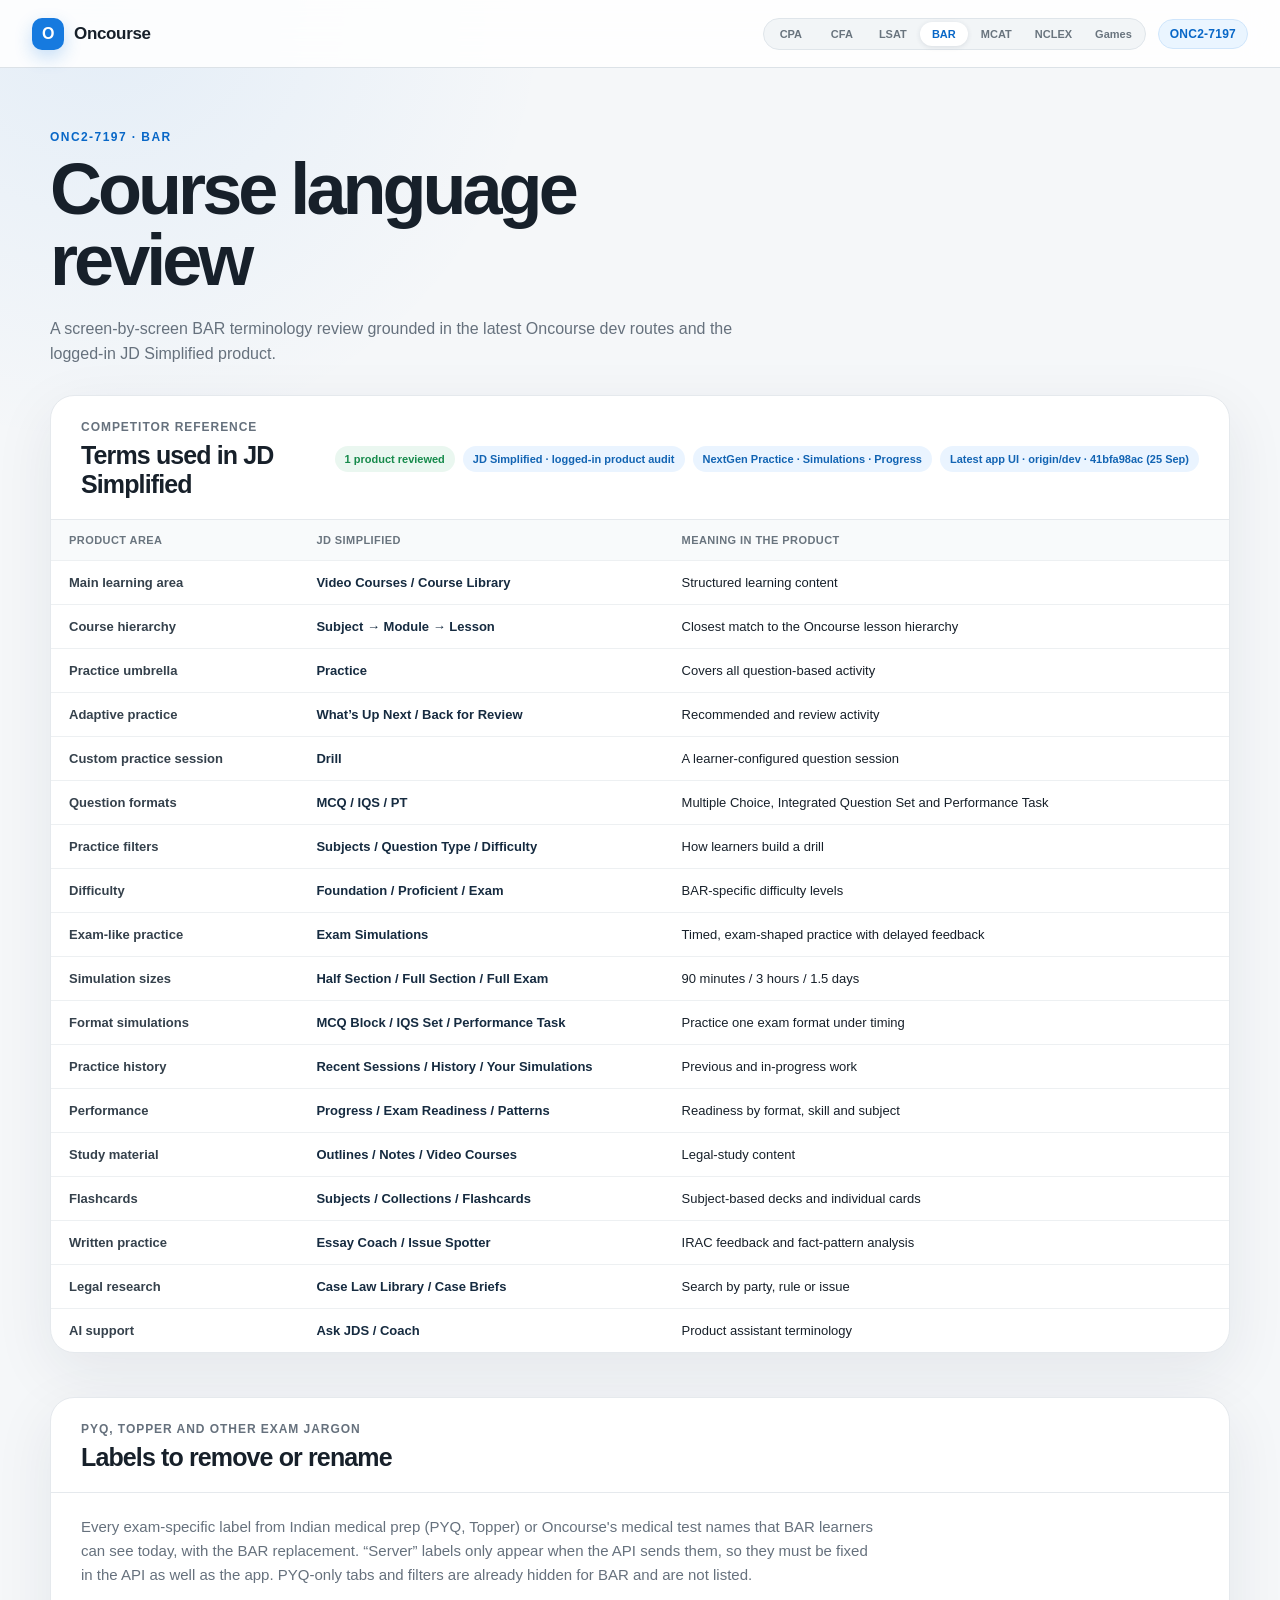
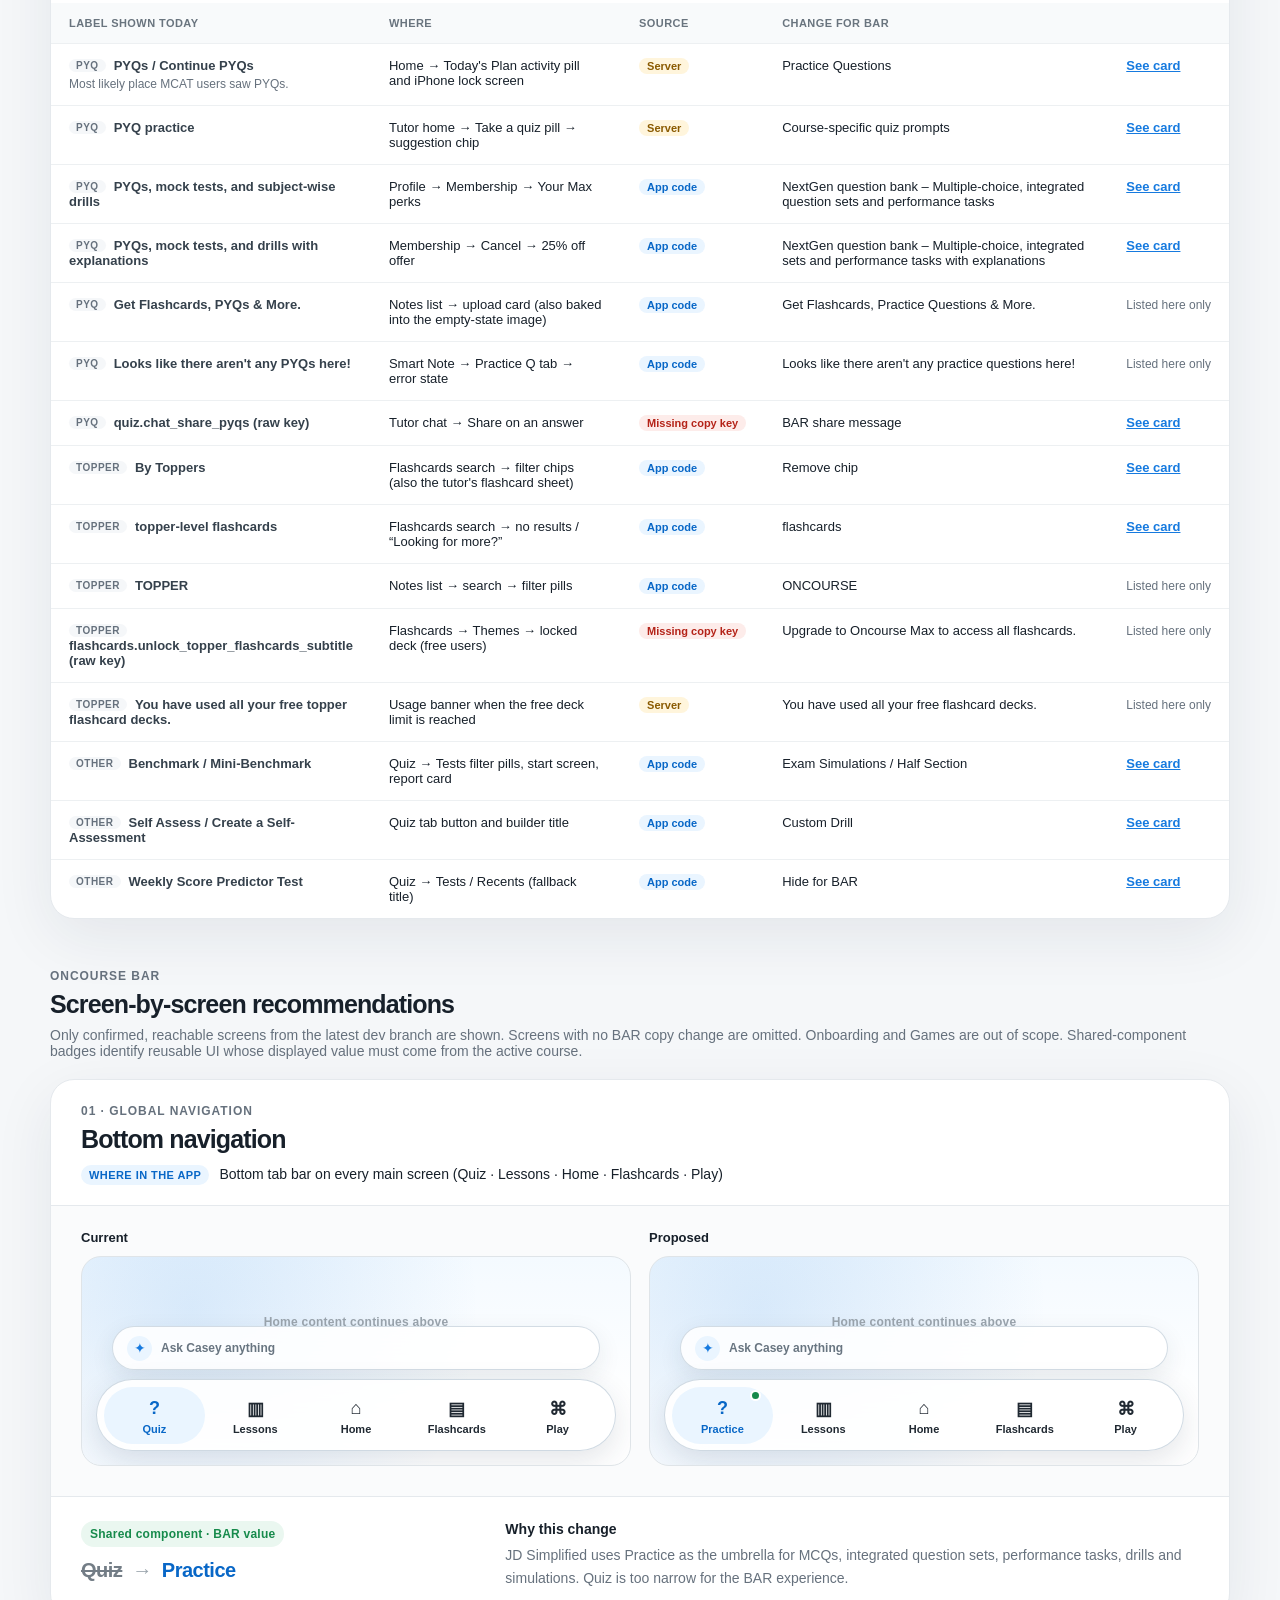
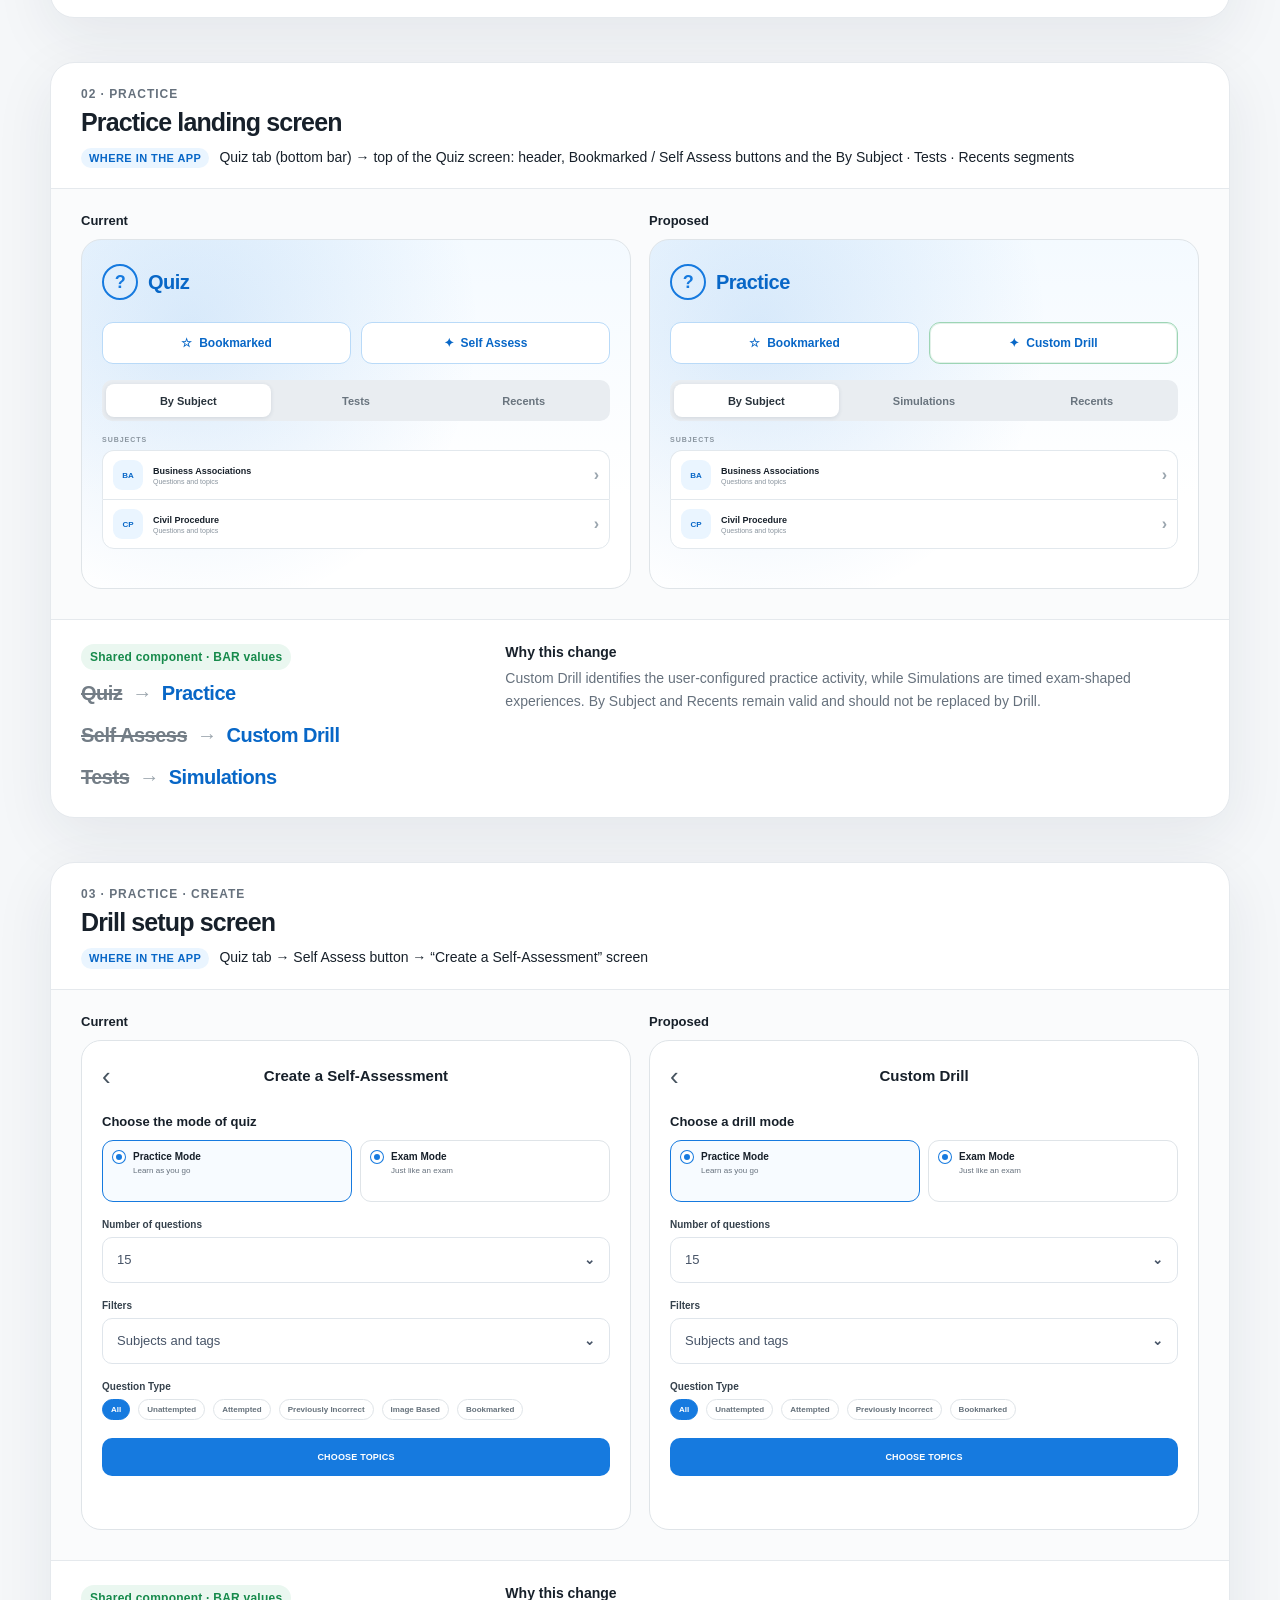
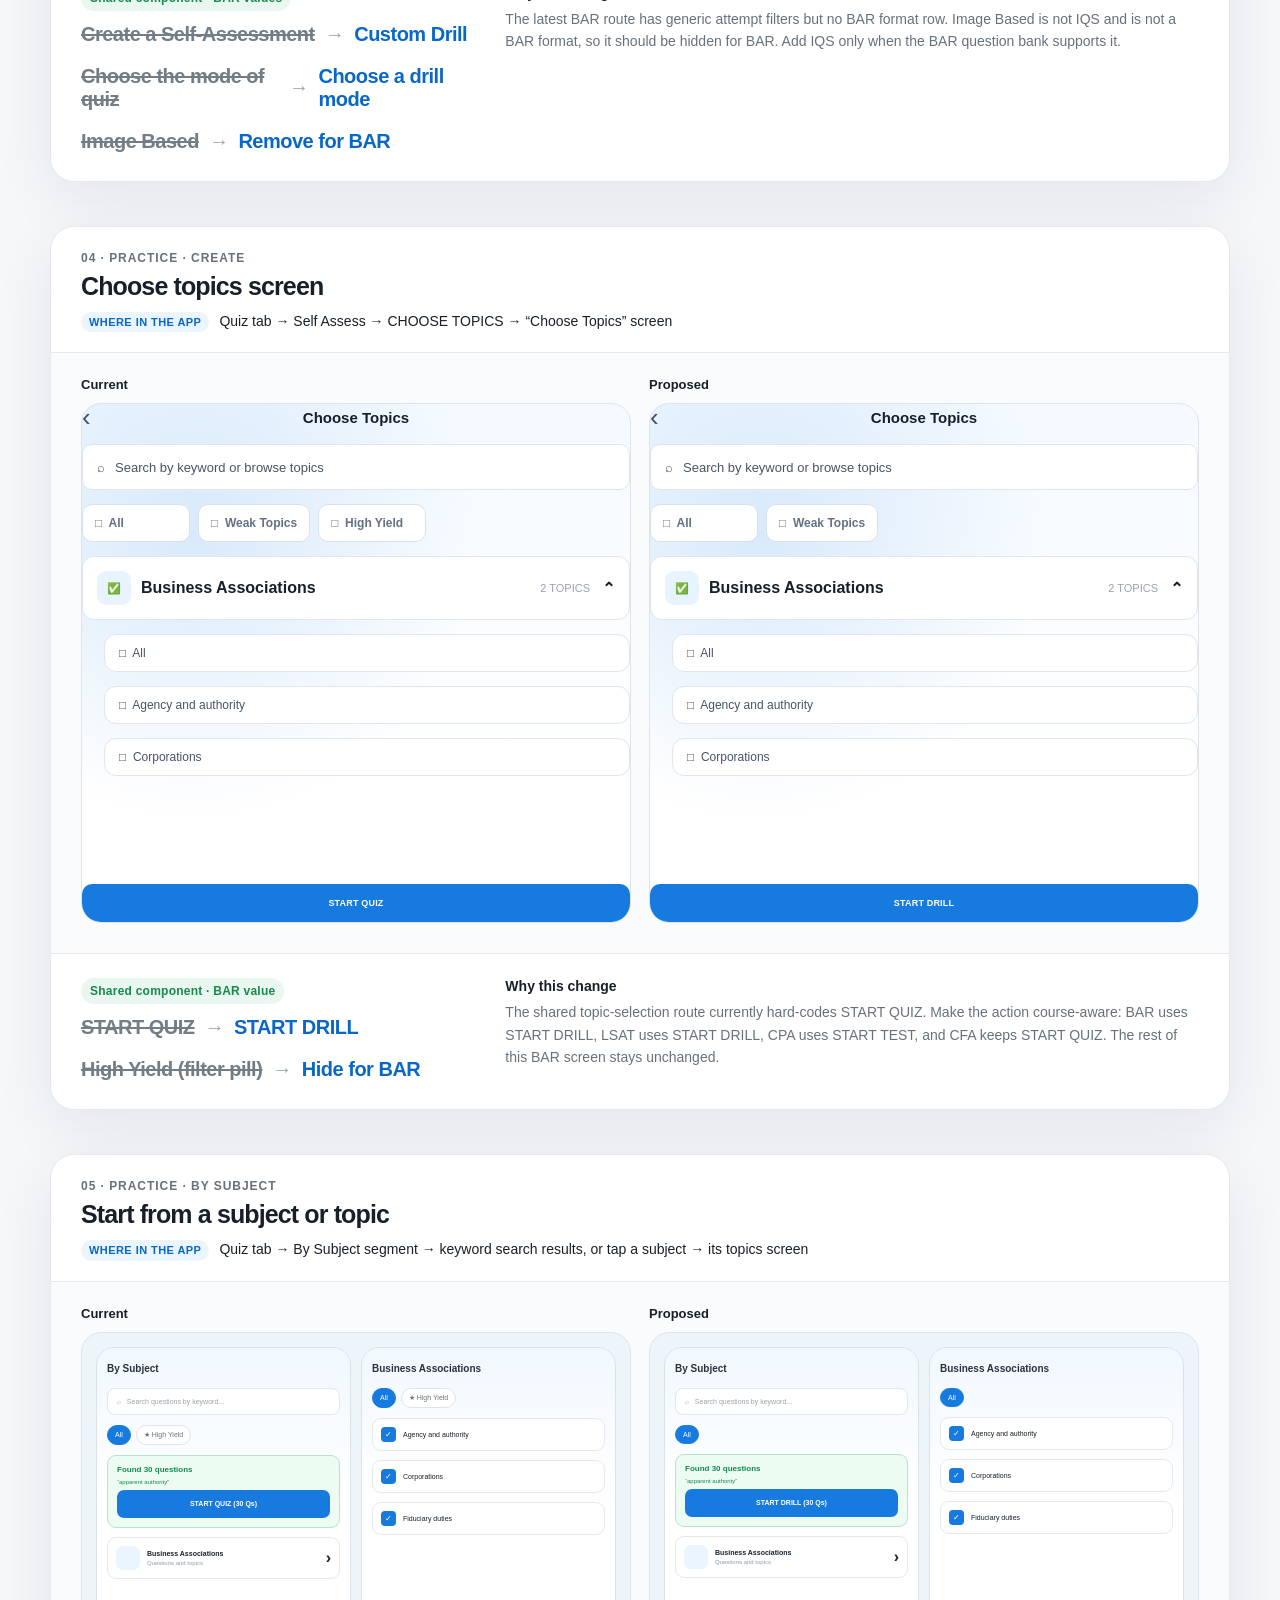
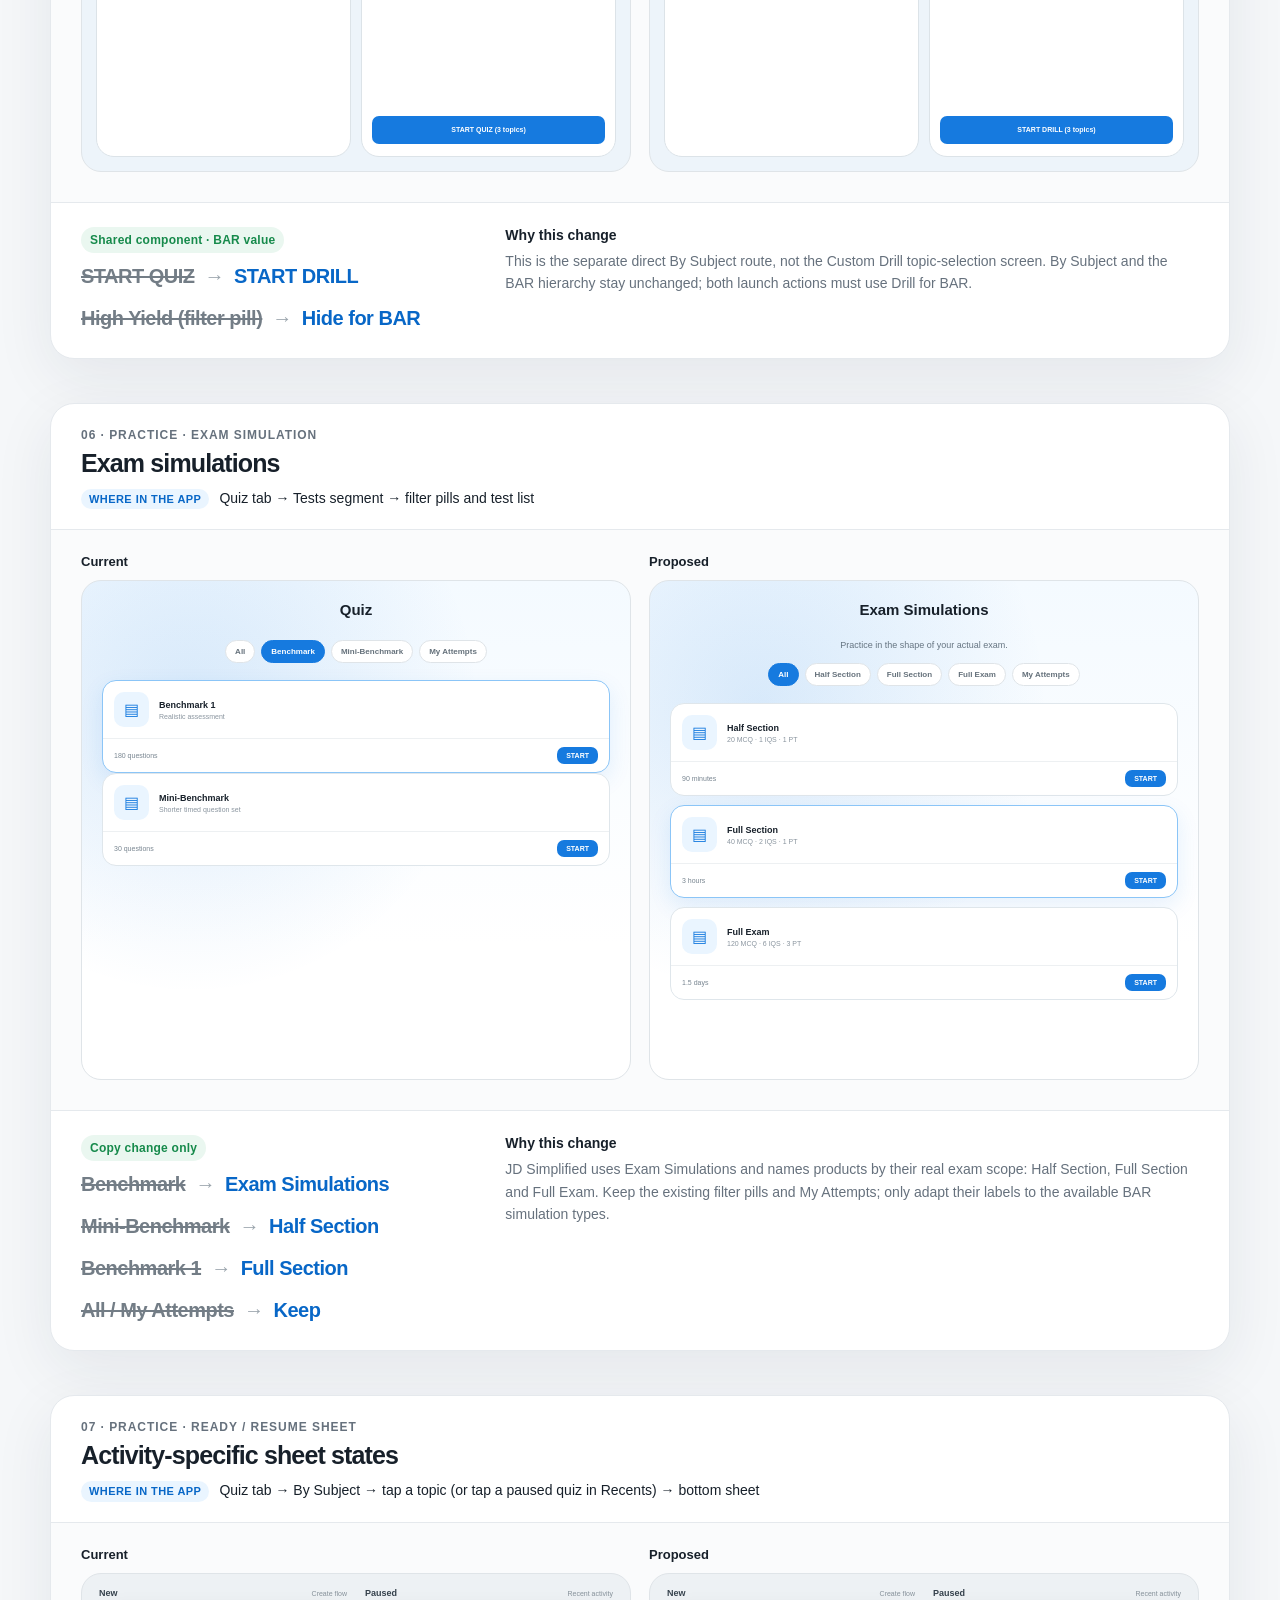
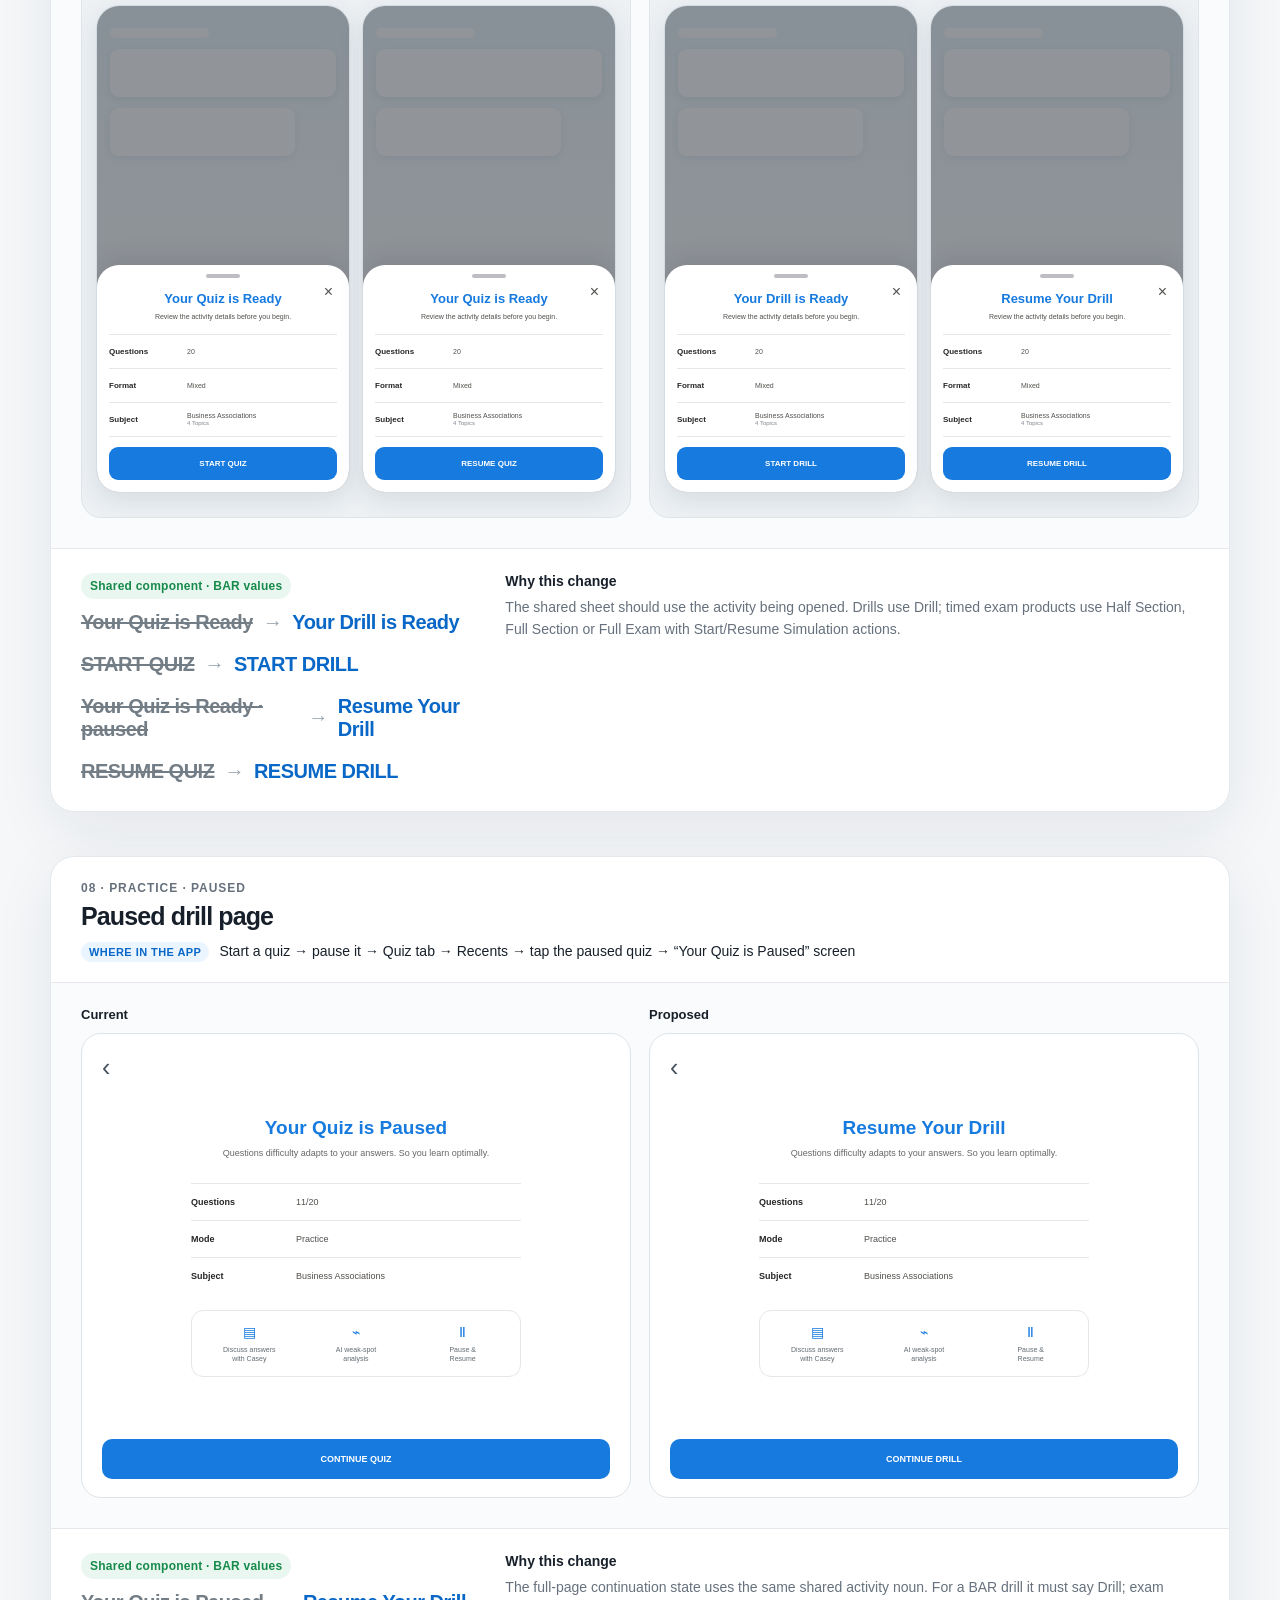
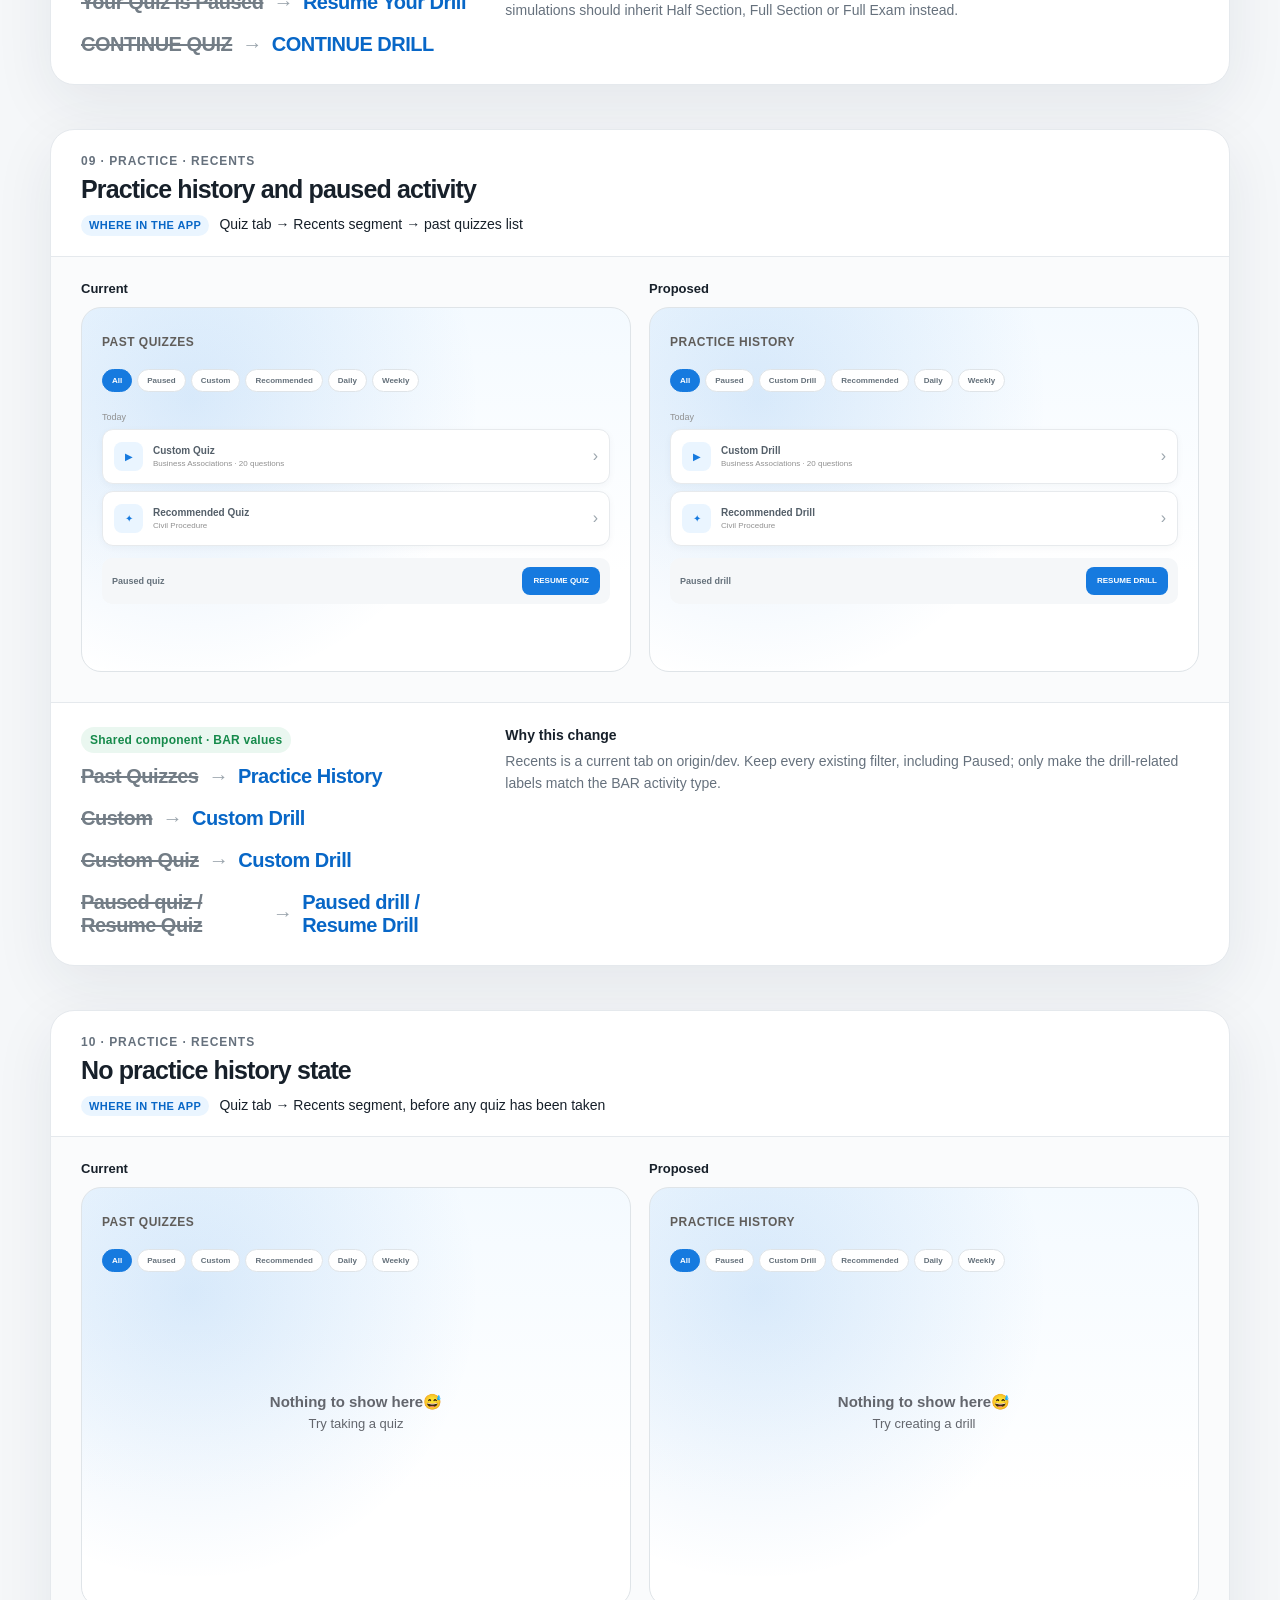
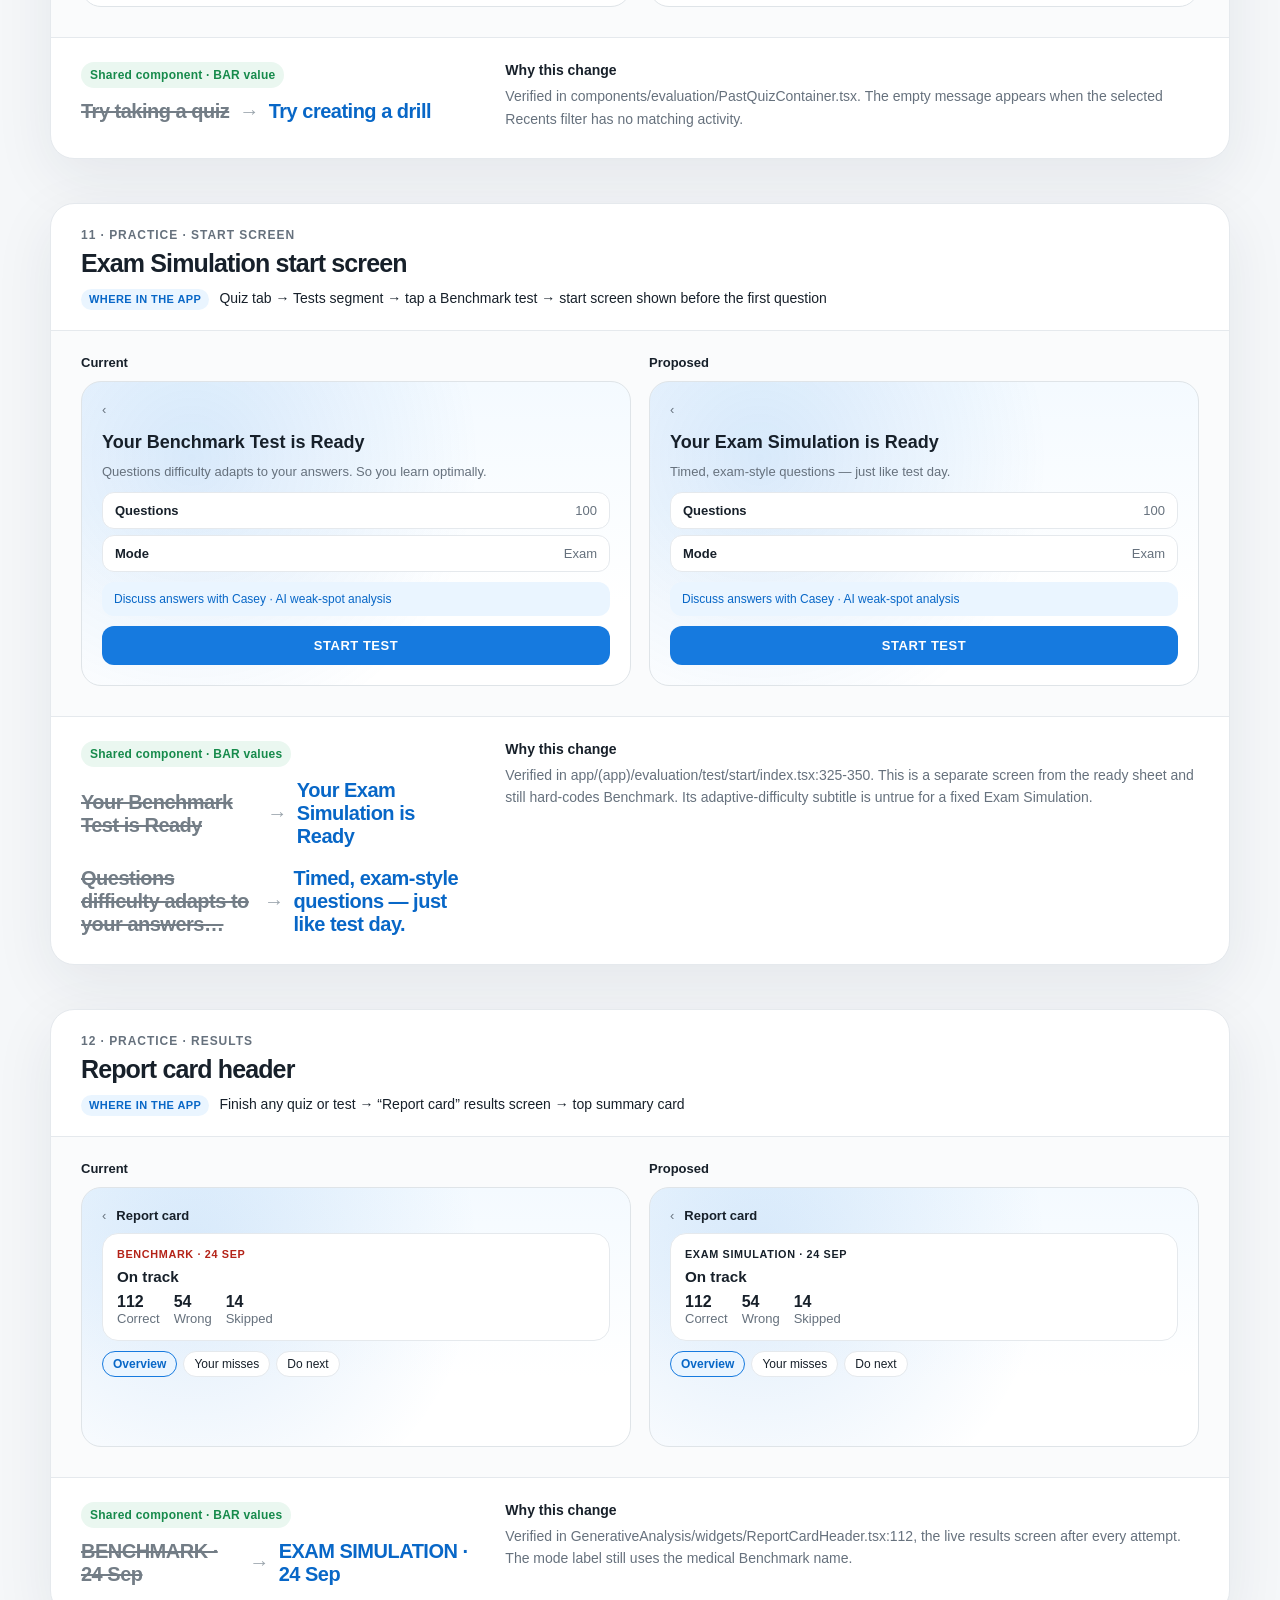
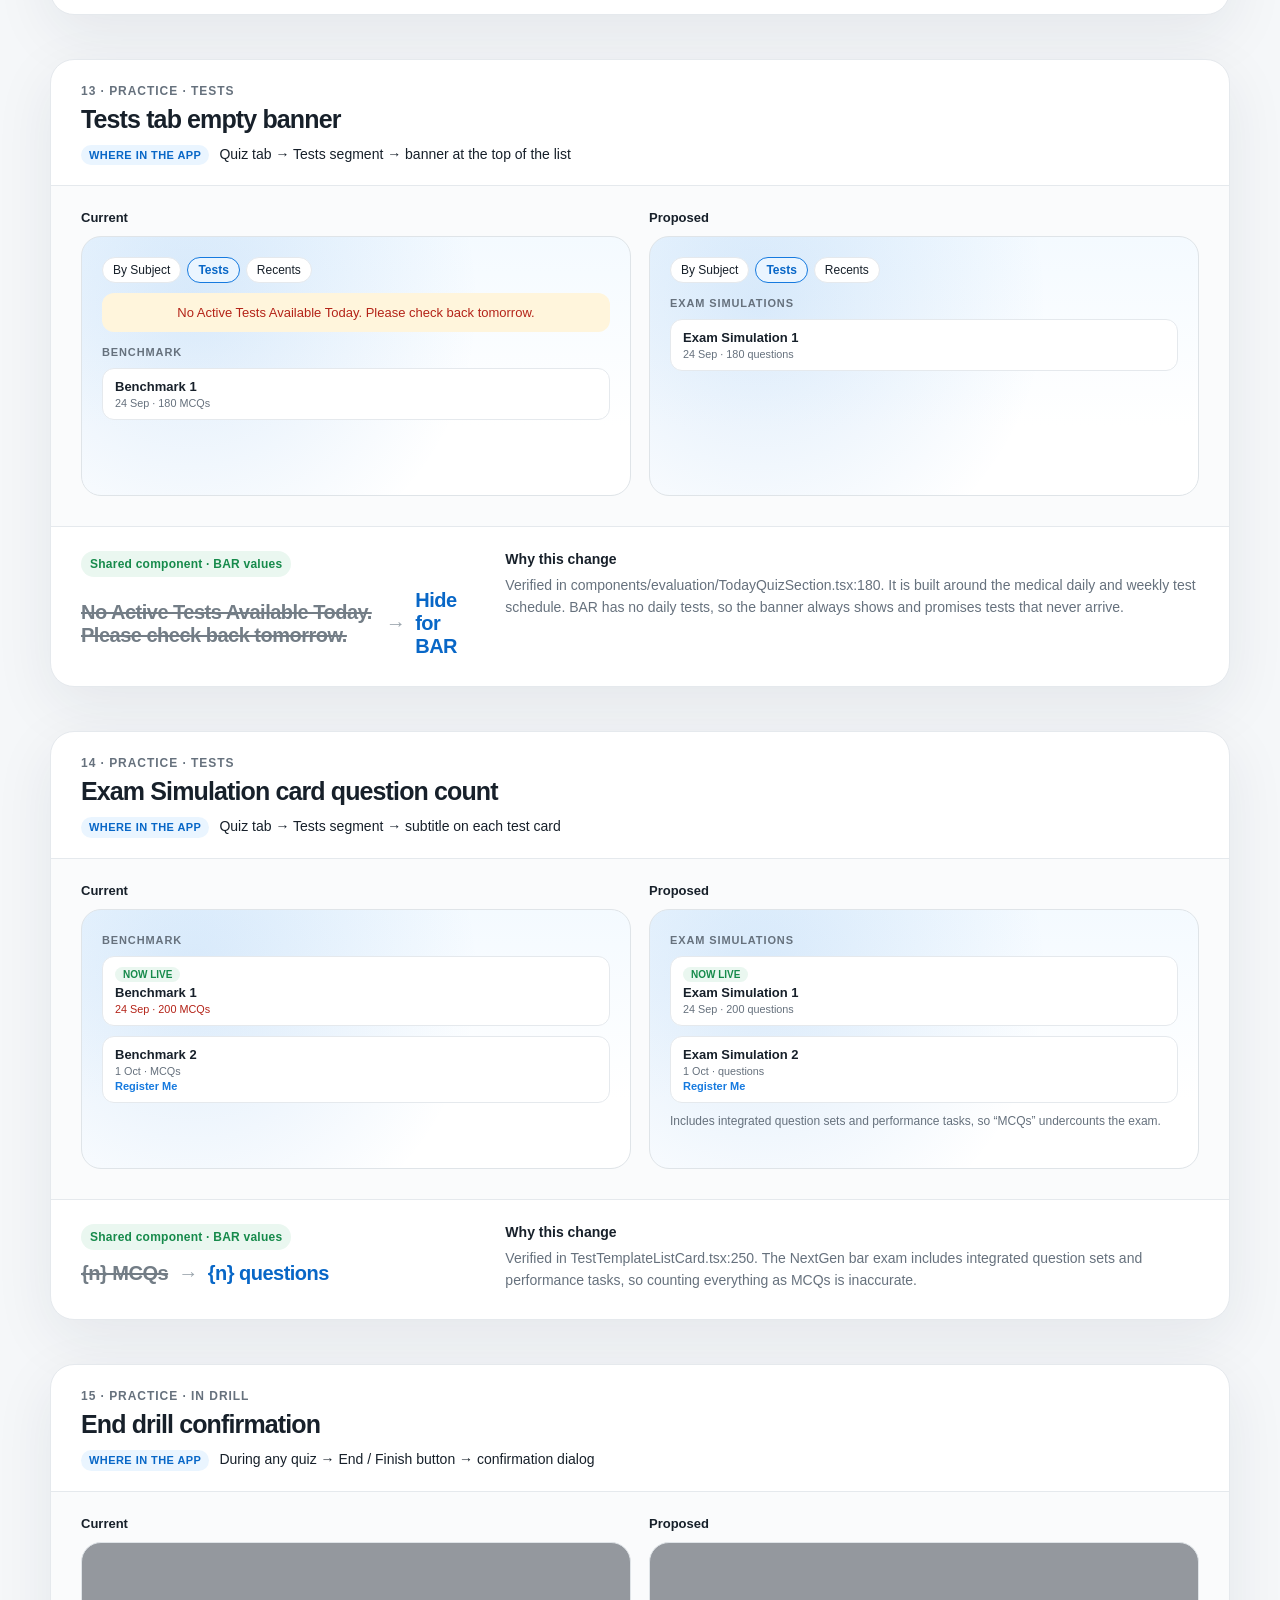
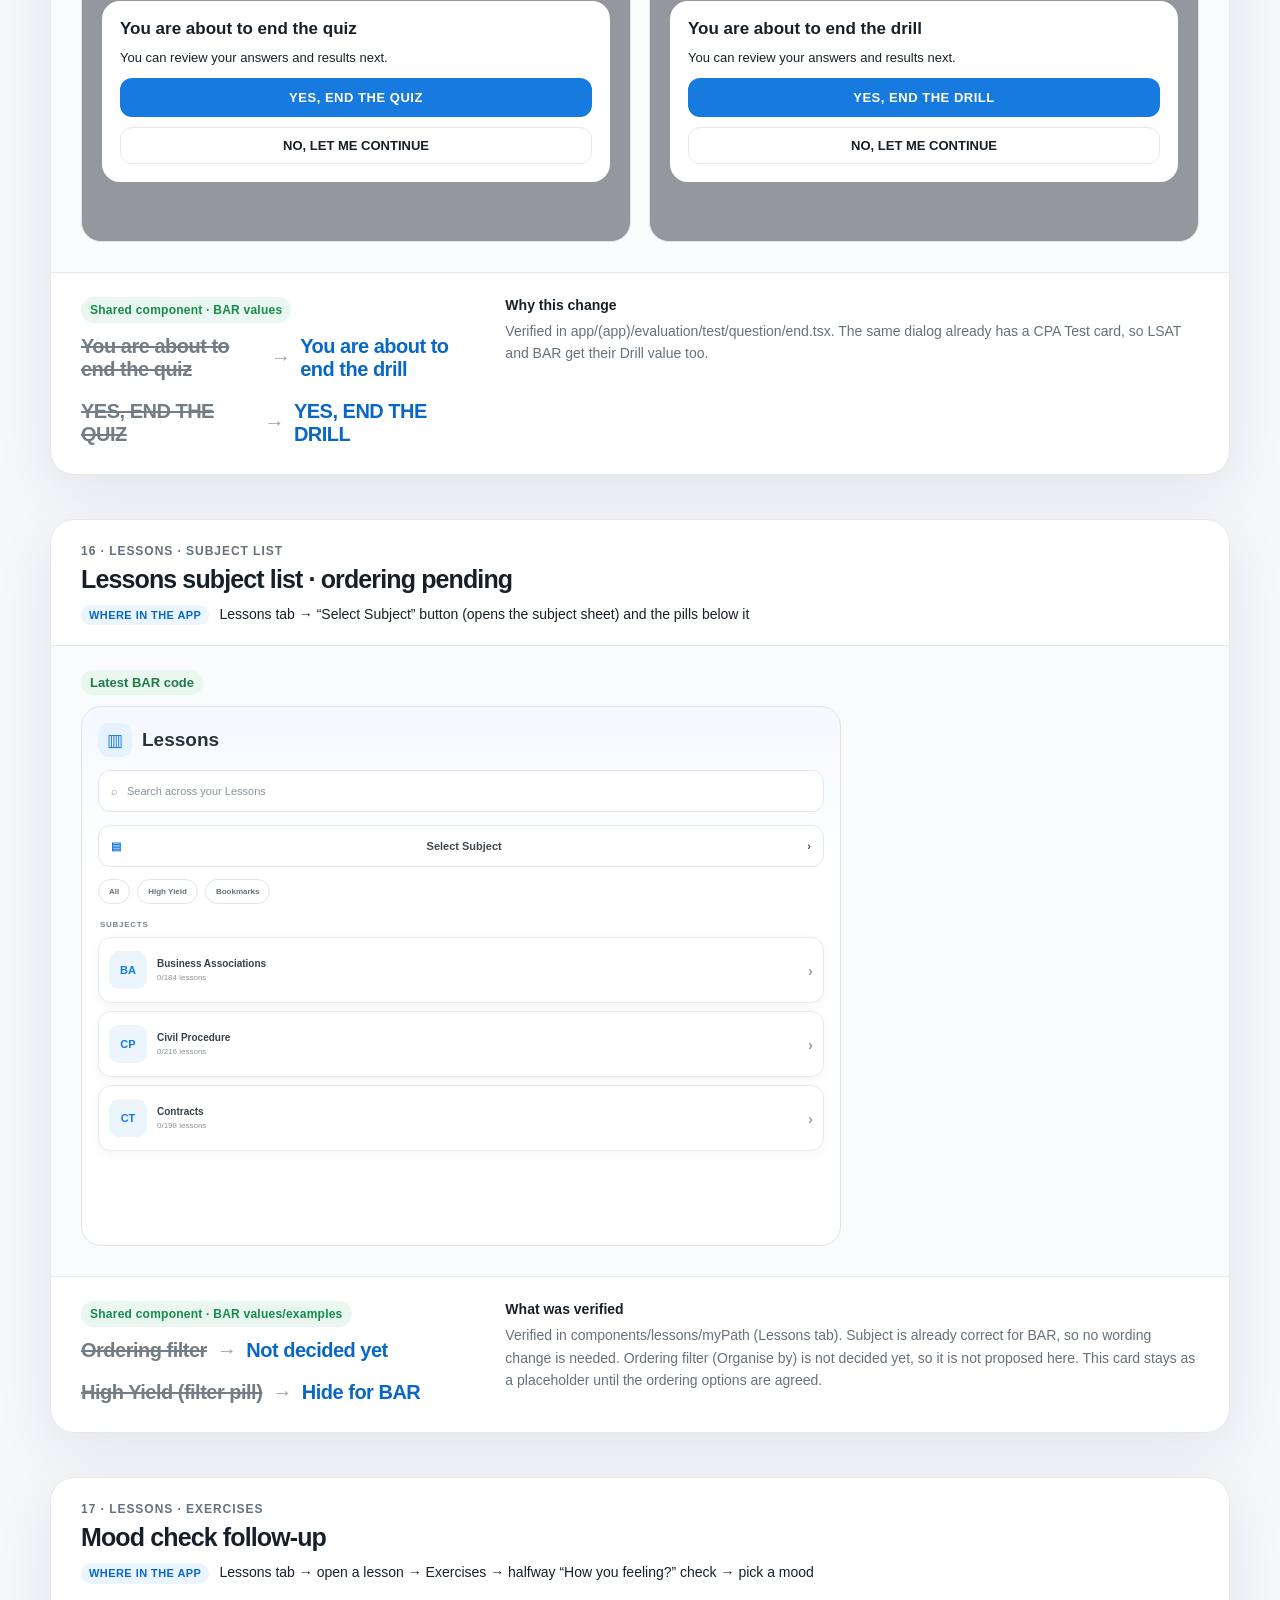
==== commit 43210672: "Add Games review (Probe and Synapses) for all six courses Crack the clues / Solve clues, reveal the " ====
--- a/bar.html
+++ b/bar.html
@@ -24,6 +24,7 @@
           <a class="active" href="./bar.html">BAR</a>
           <a href="./mcat.html">MCAT</a>
           <a href="./nclex.html">NCLEX</a>
+          <a href="./games.html">Games</a>
         </nav>
         <div class="issue-badge">ONC2-7197</div>
       </div>
@@ -73,7 +74,7 @@
       <div id="bar-review-list" class="review-list"></div>
     </main>
 
-    <script src="./shared.js?v=18"></script>
+    <script src="./shared.js?v=20"></script>
     <script src="./bar.js?v=41"></script>
   </body>
 </html>
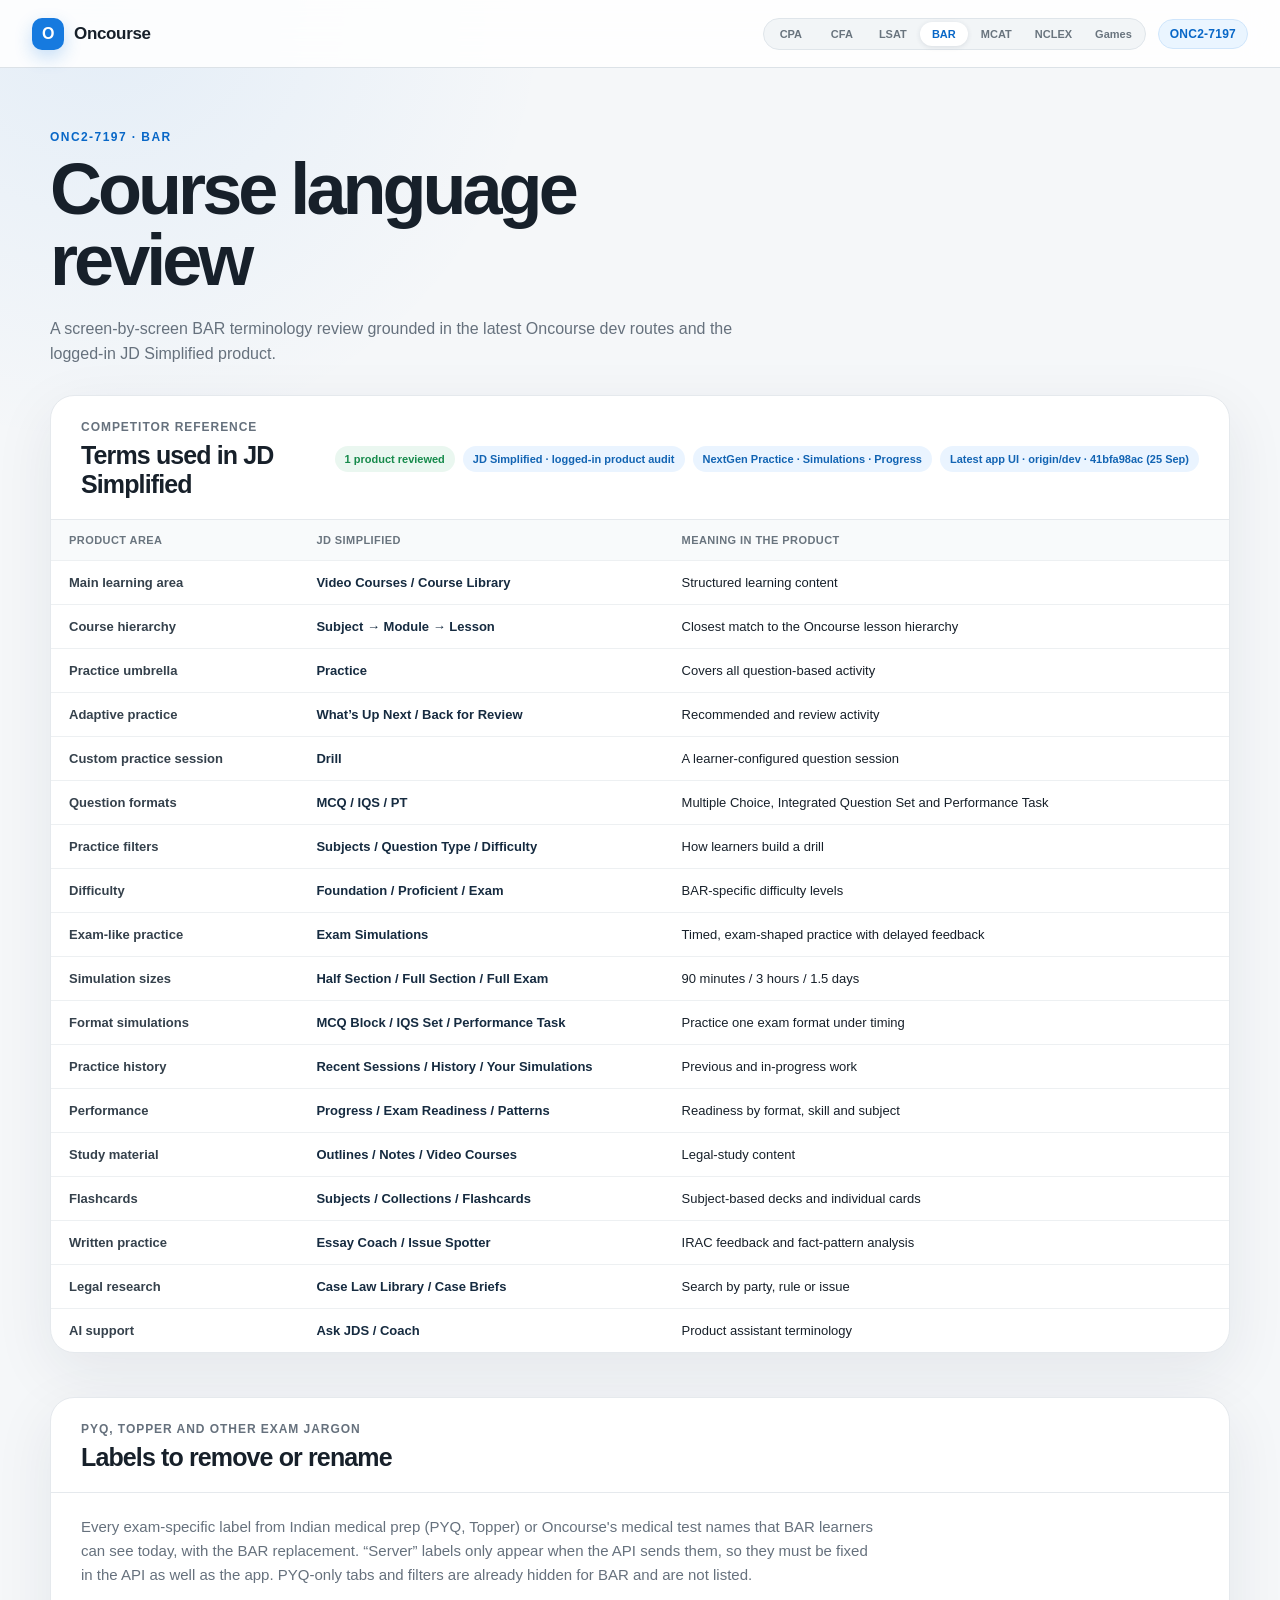
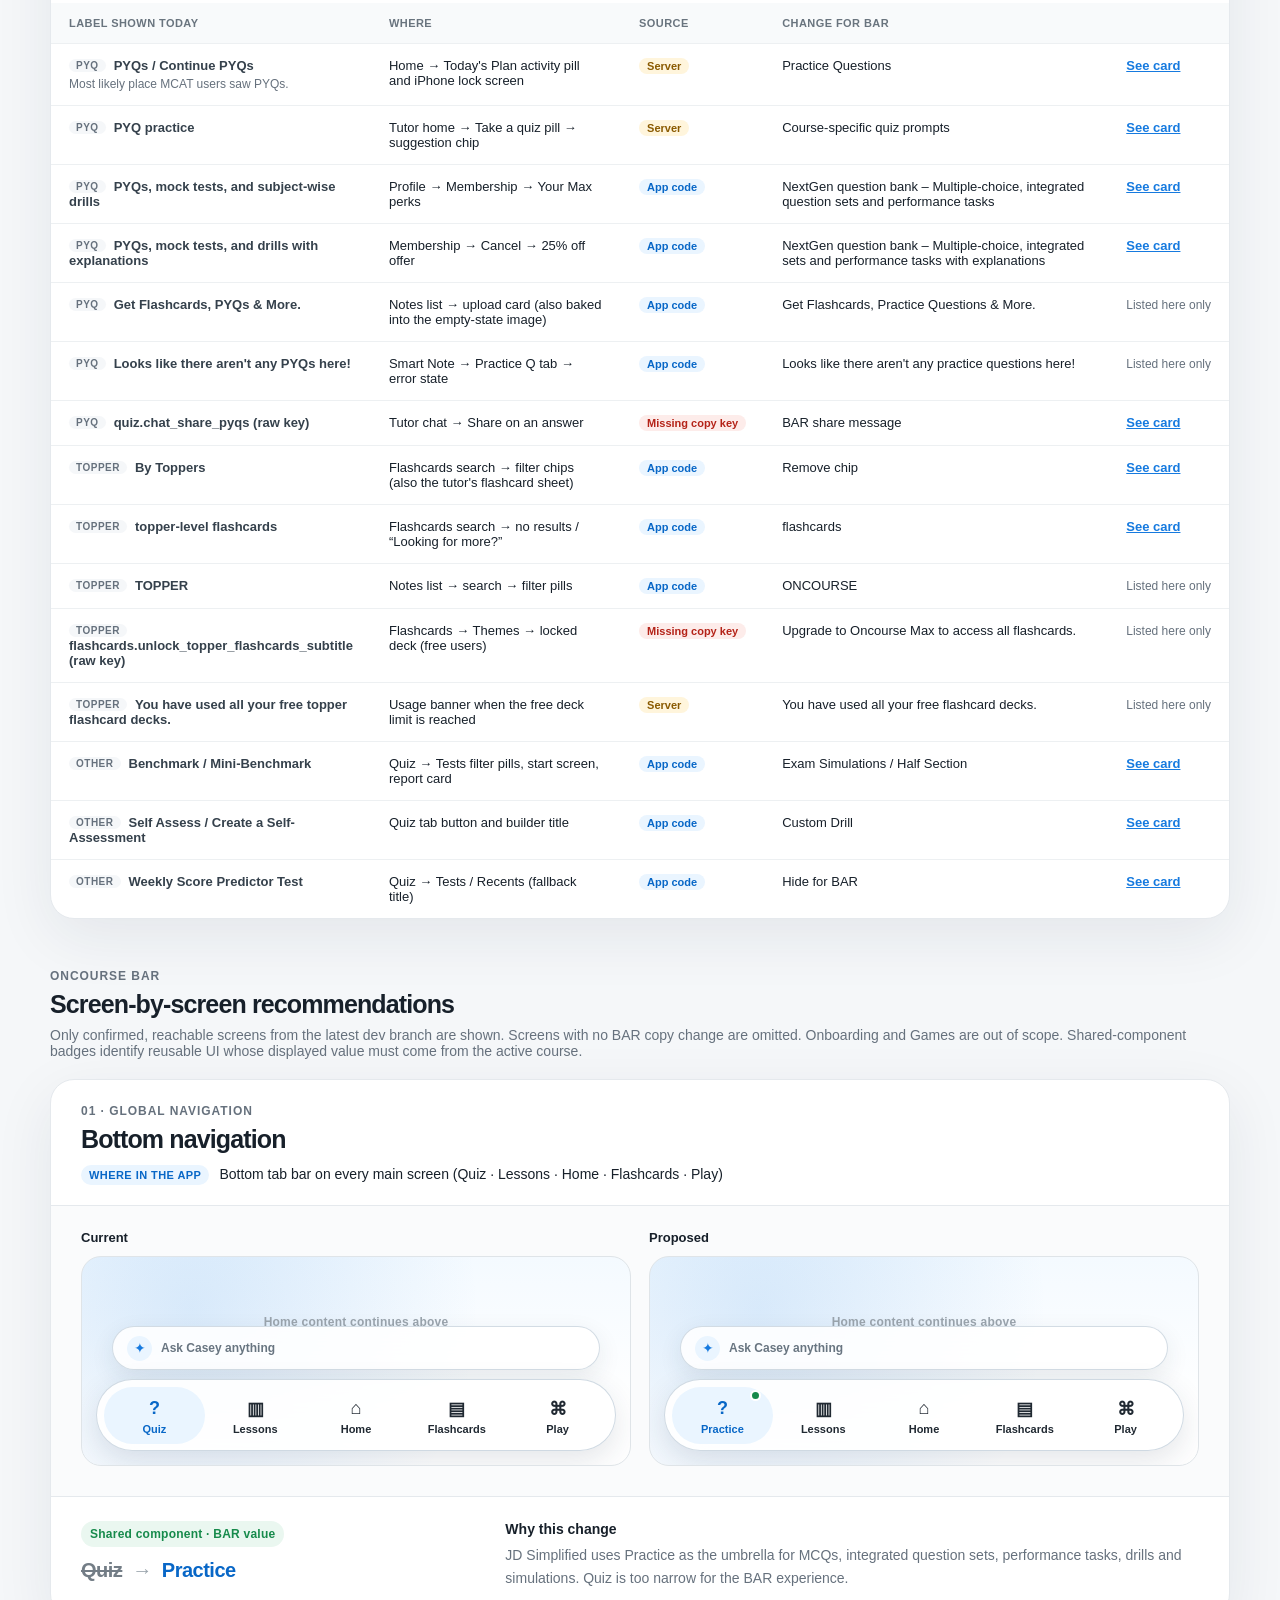
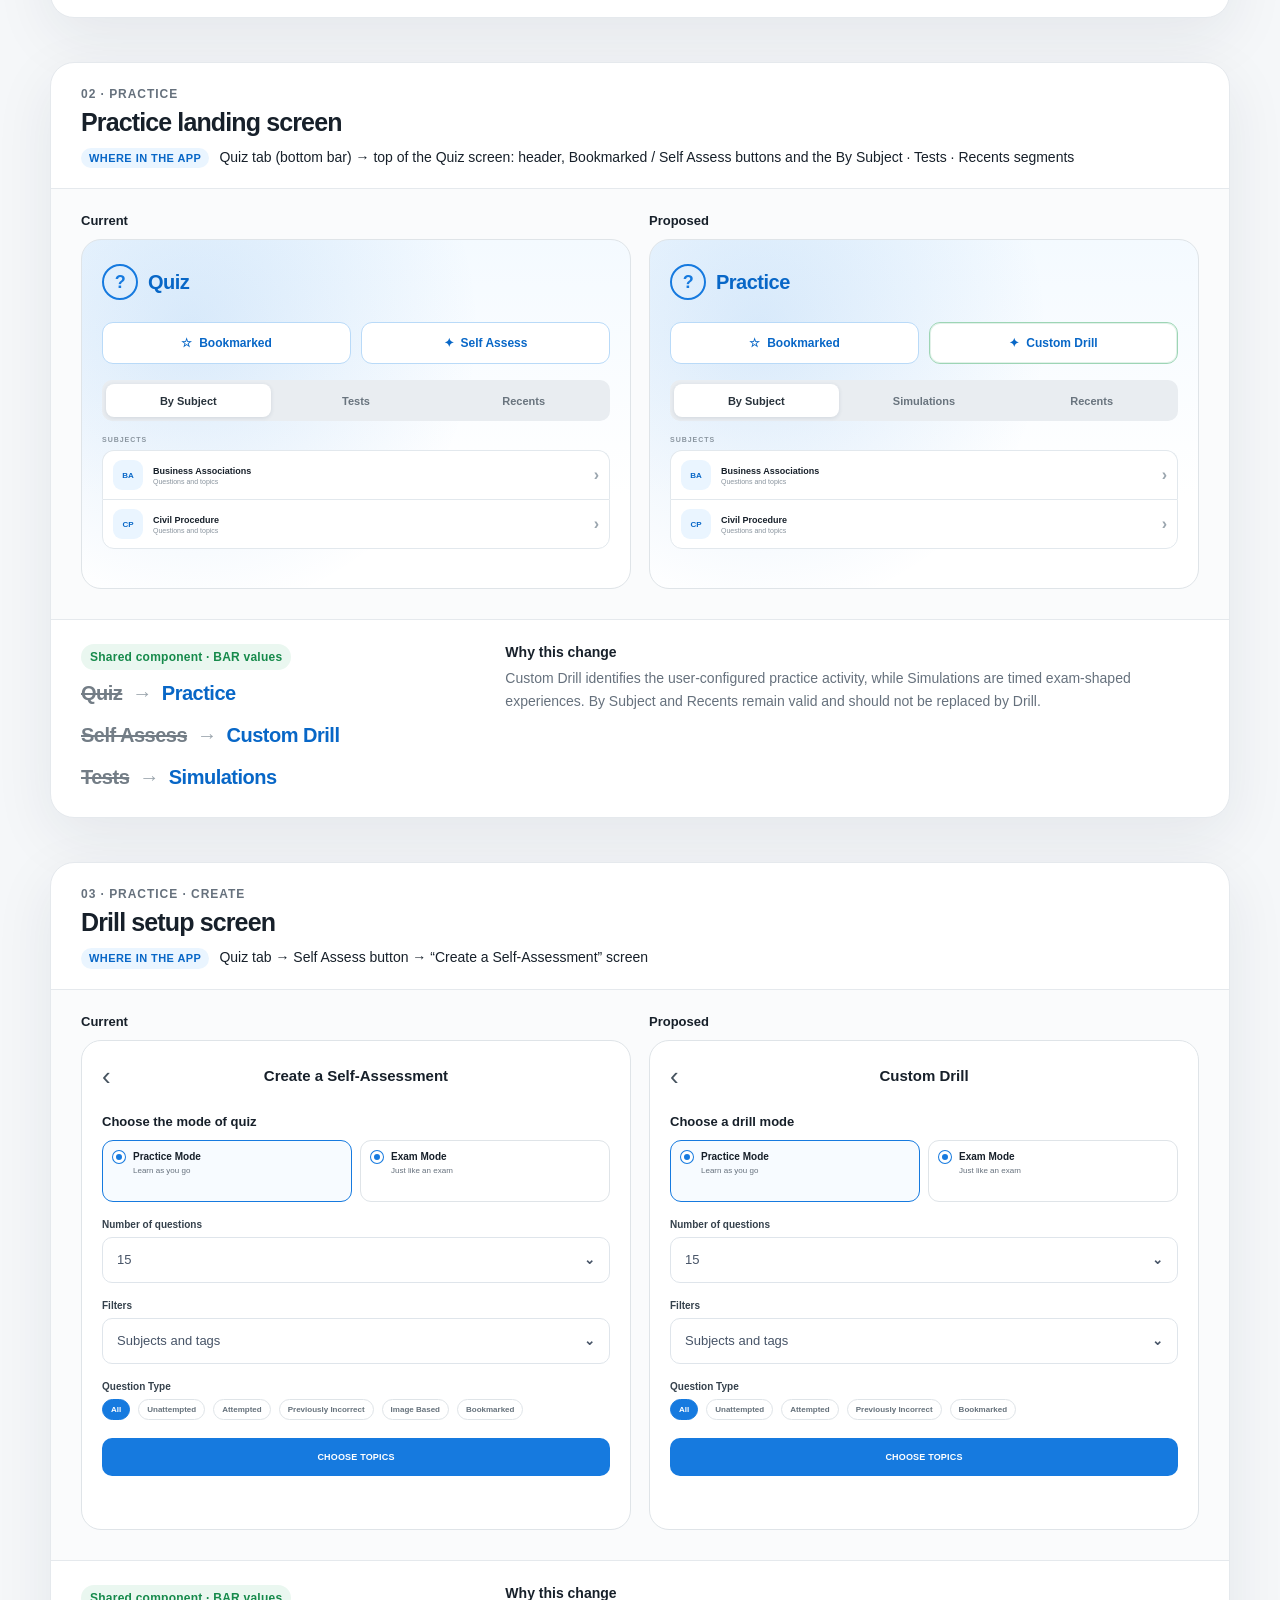
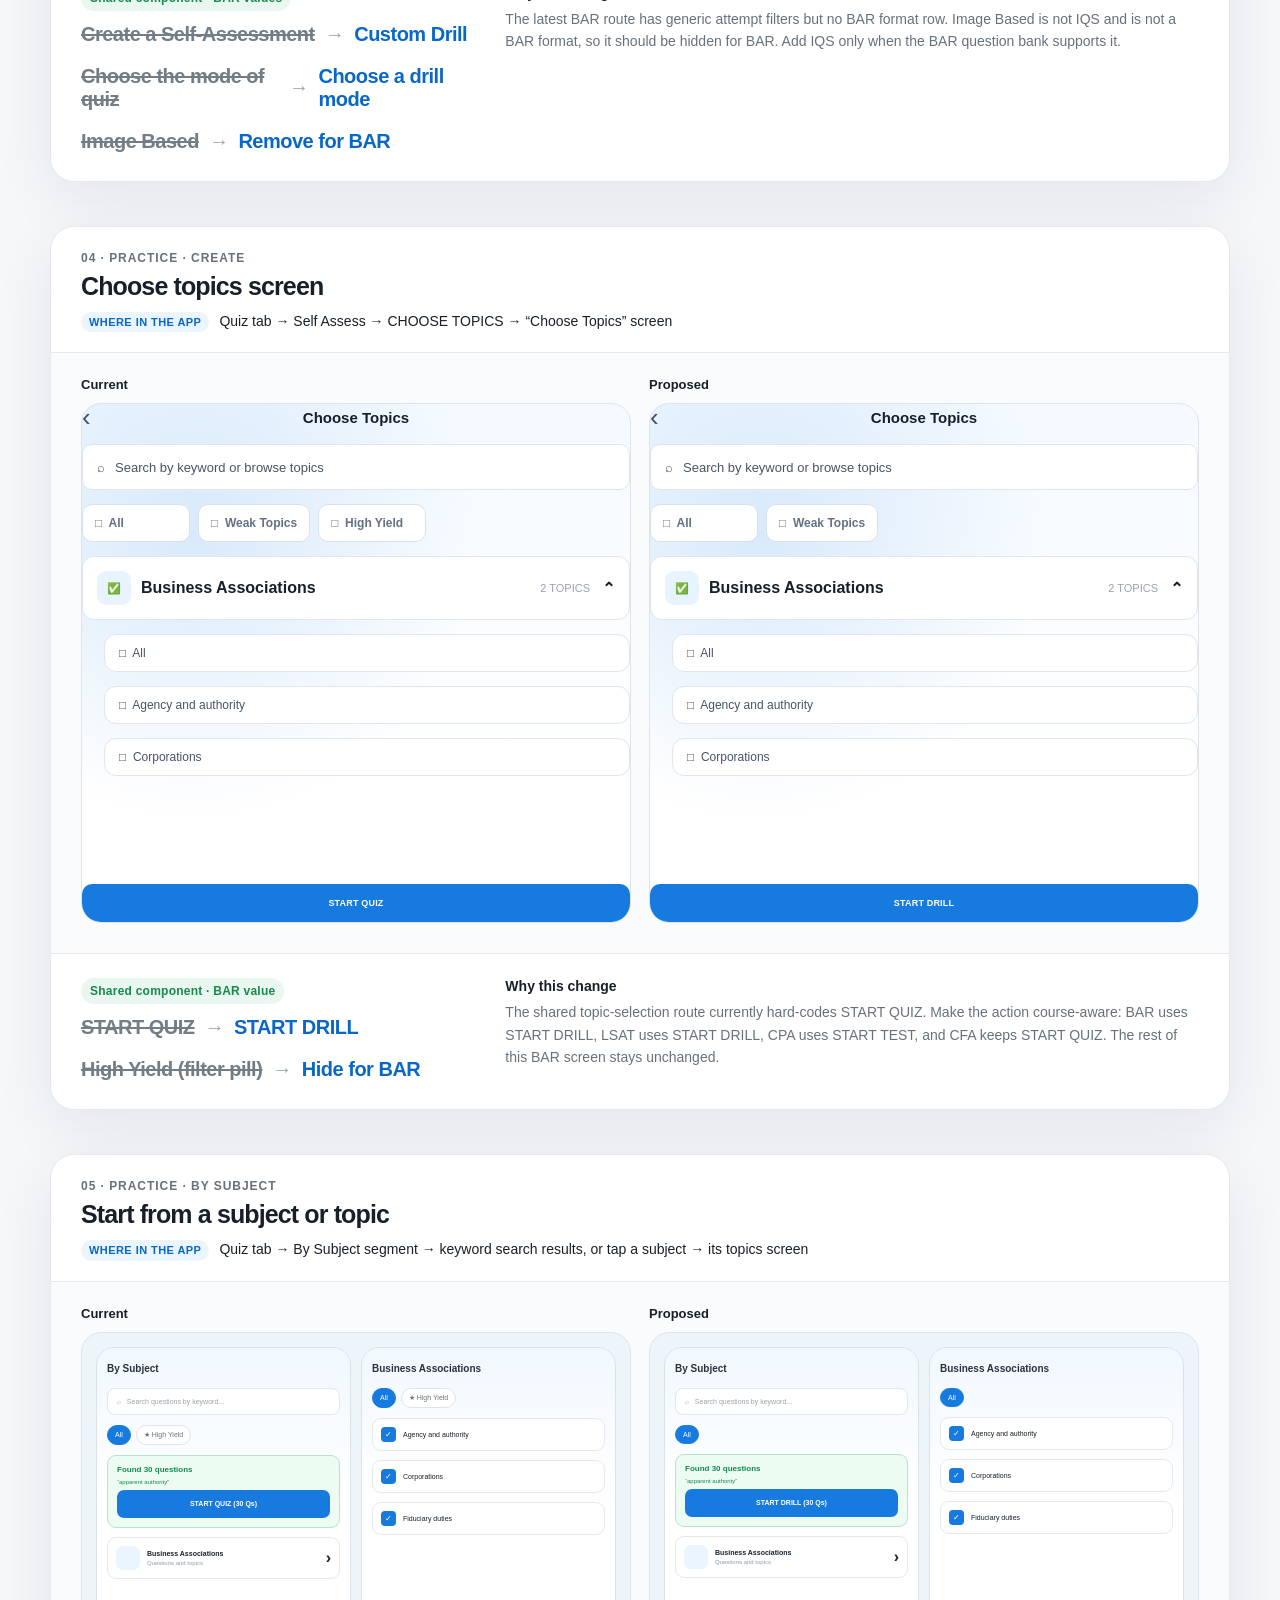
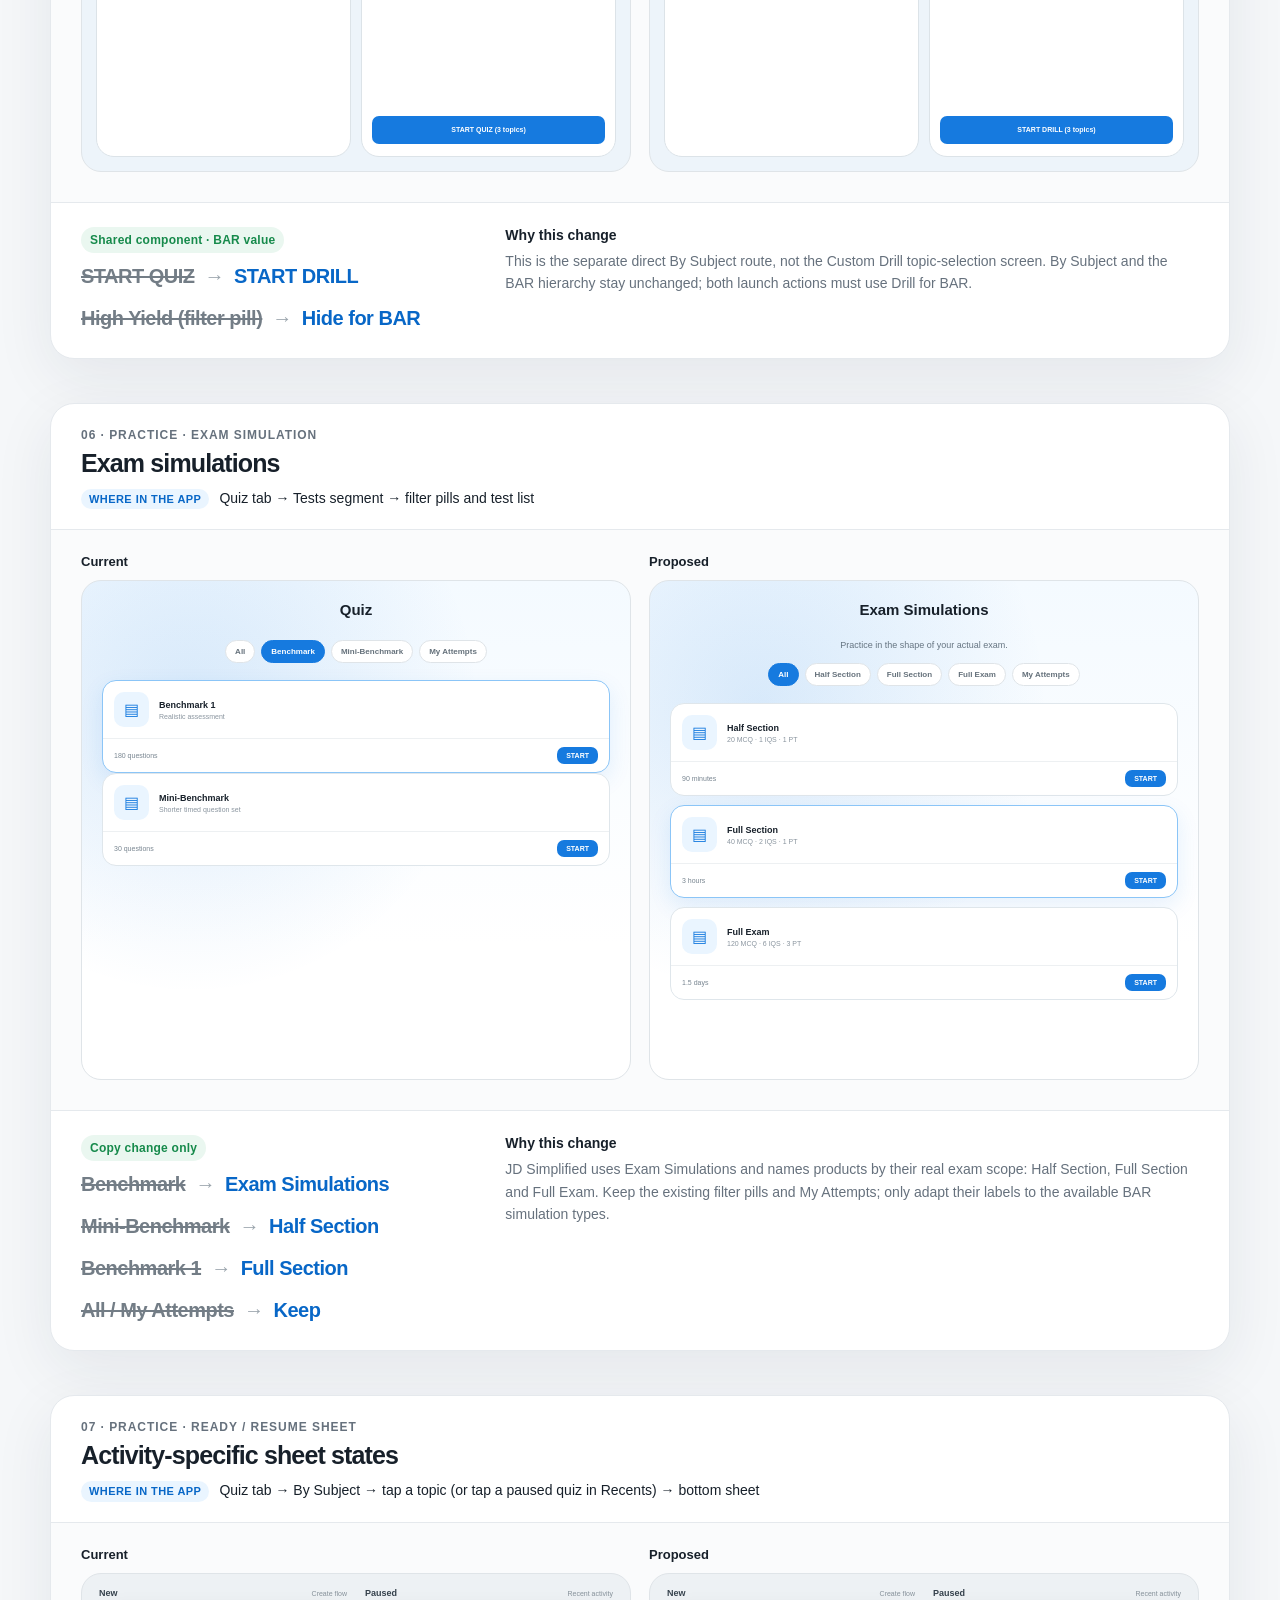
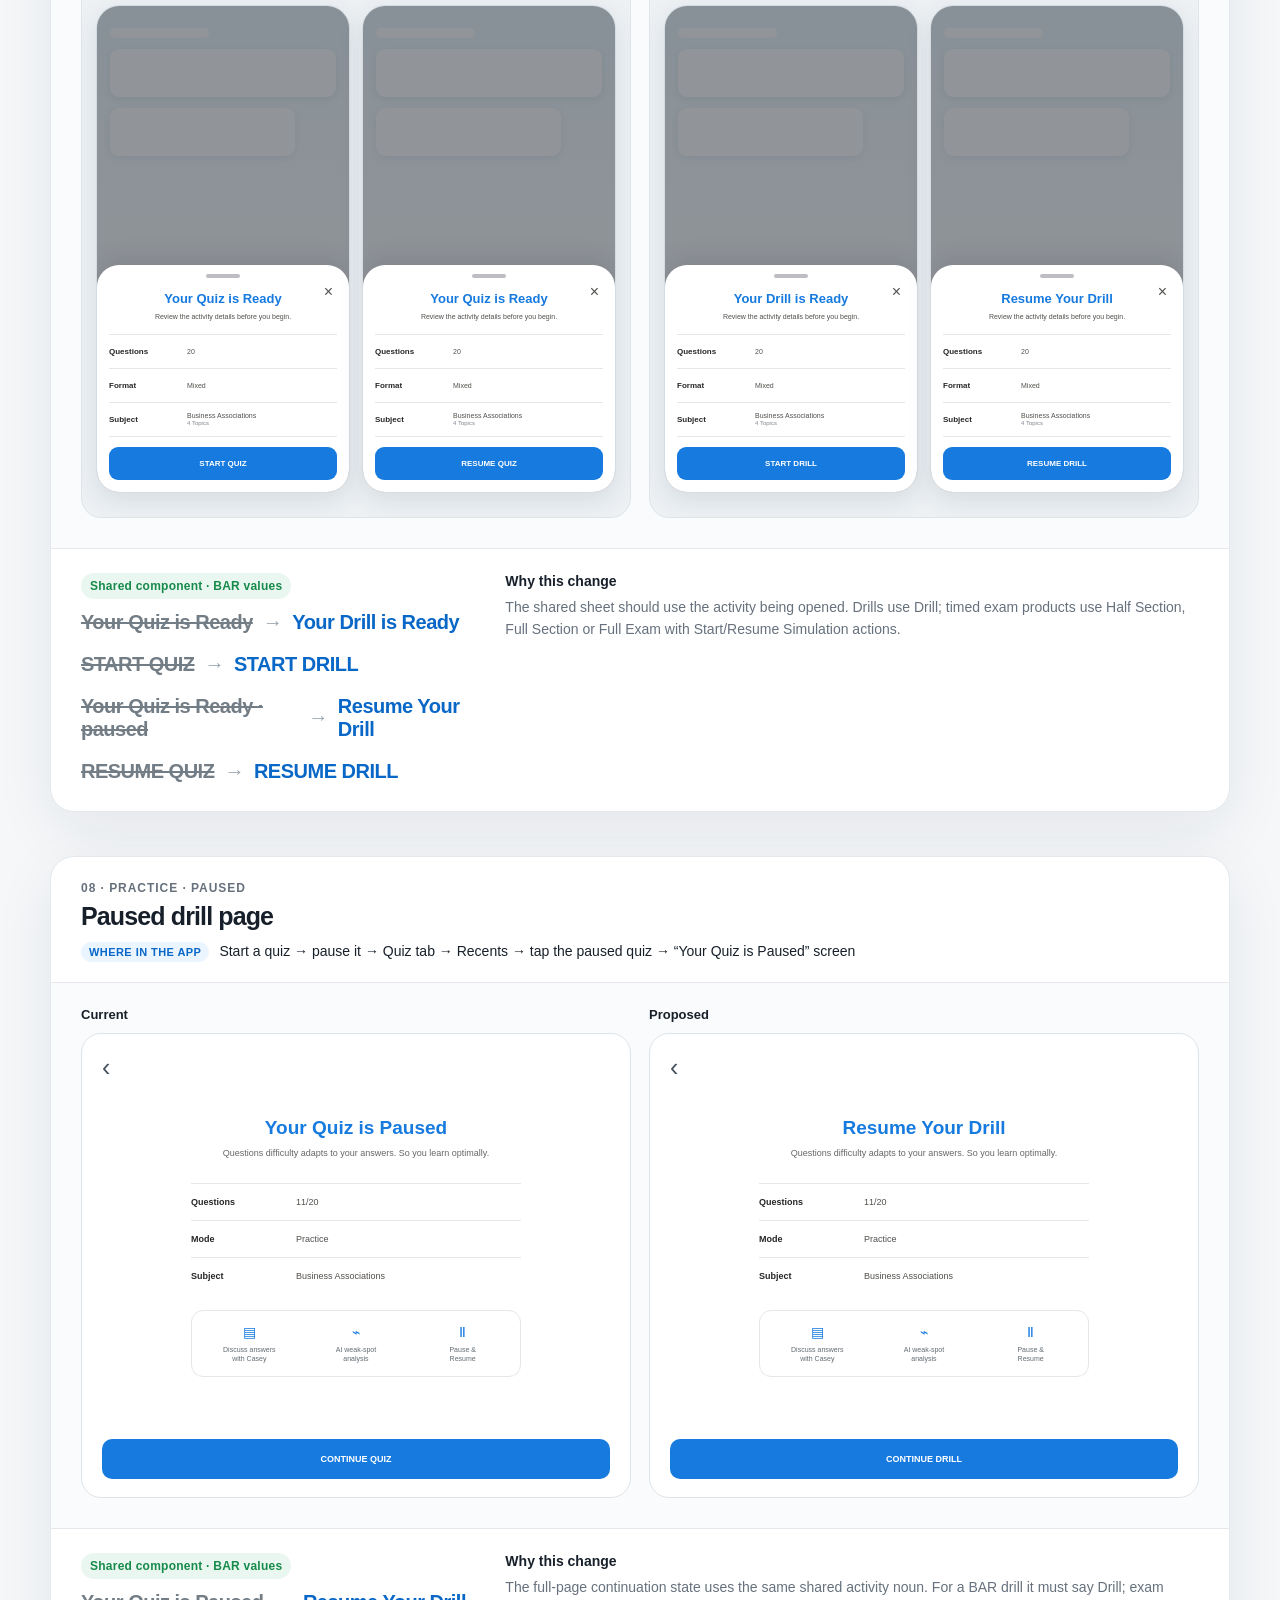
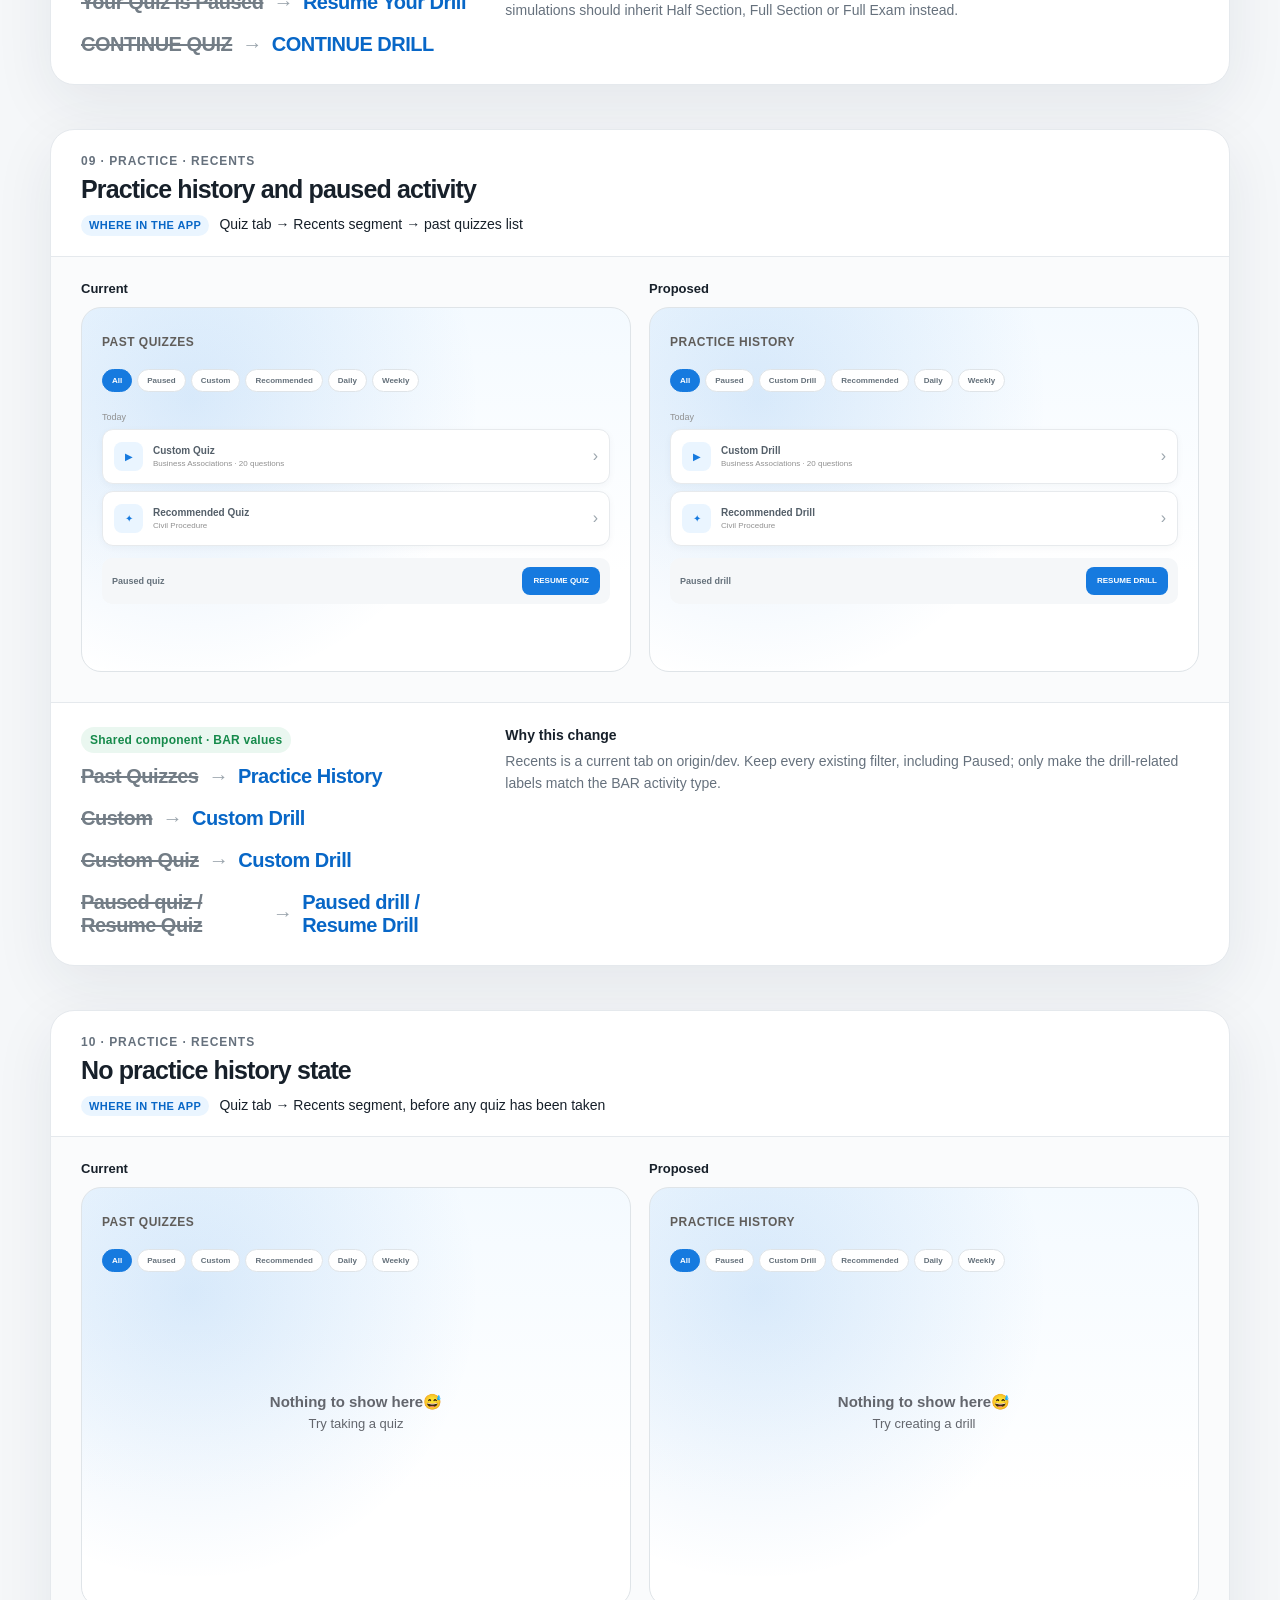
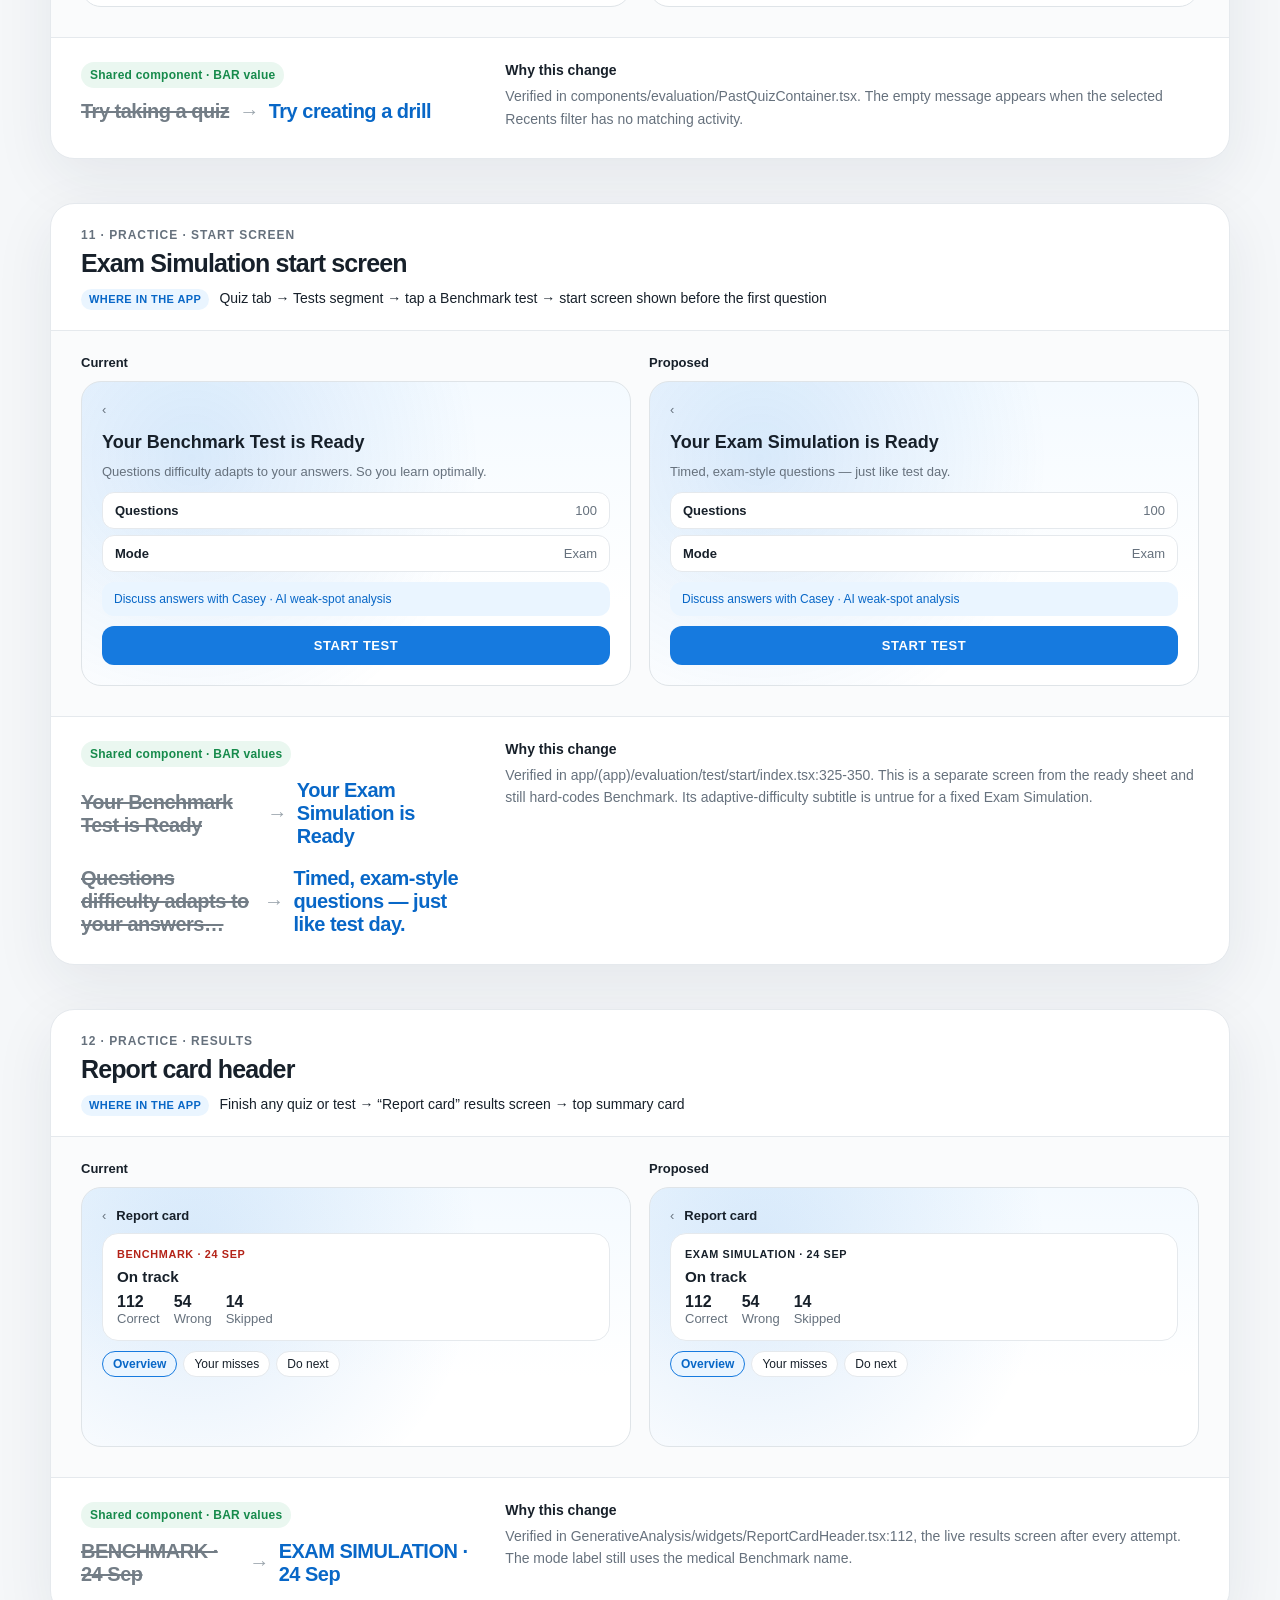
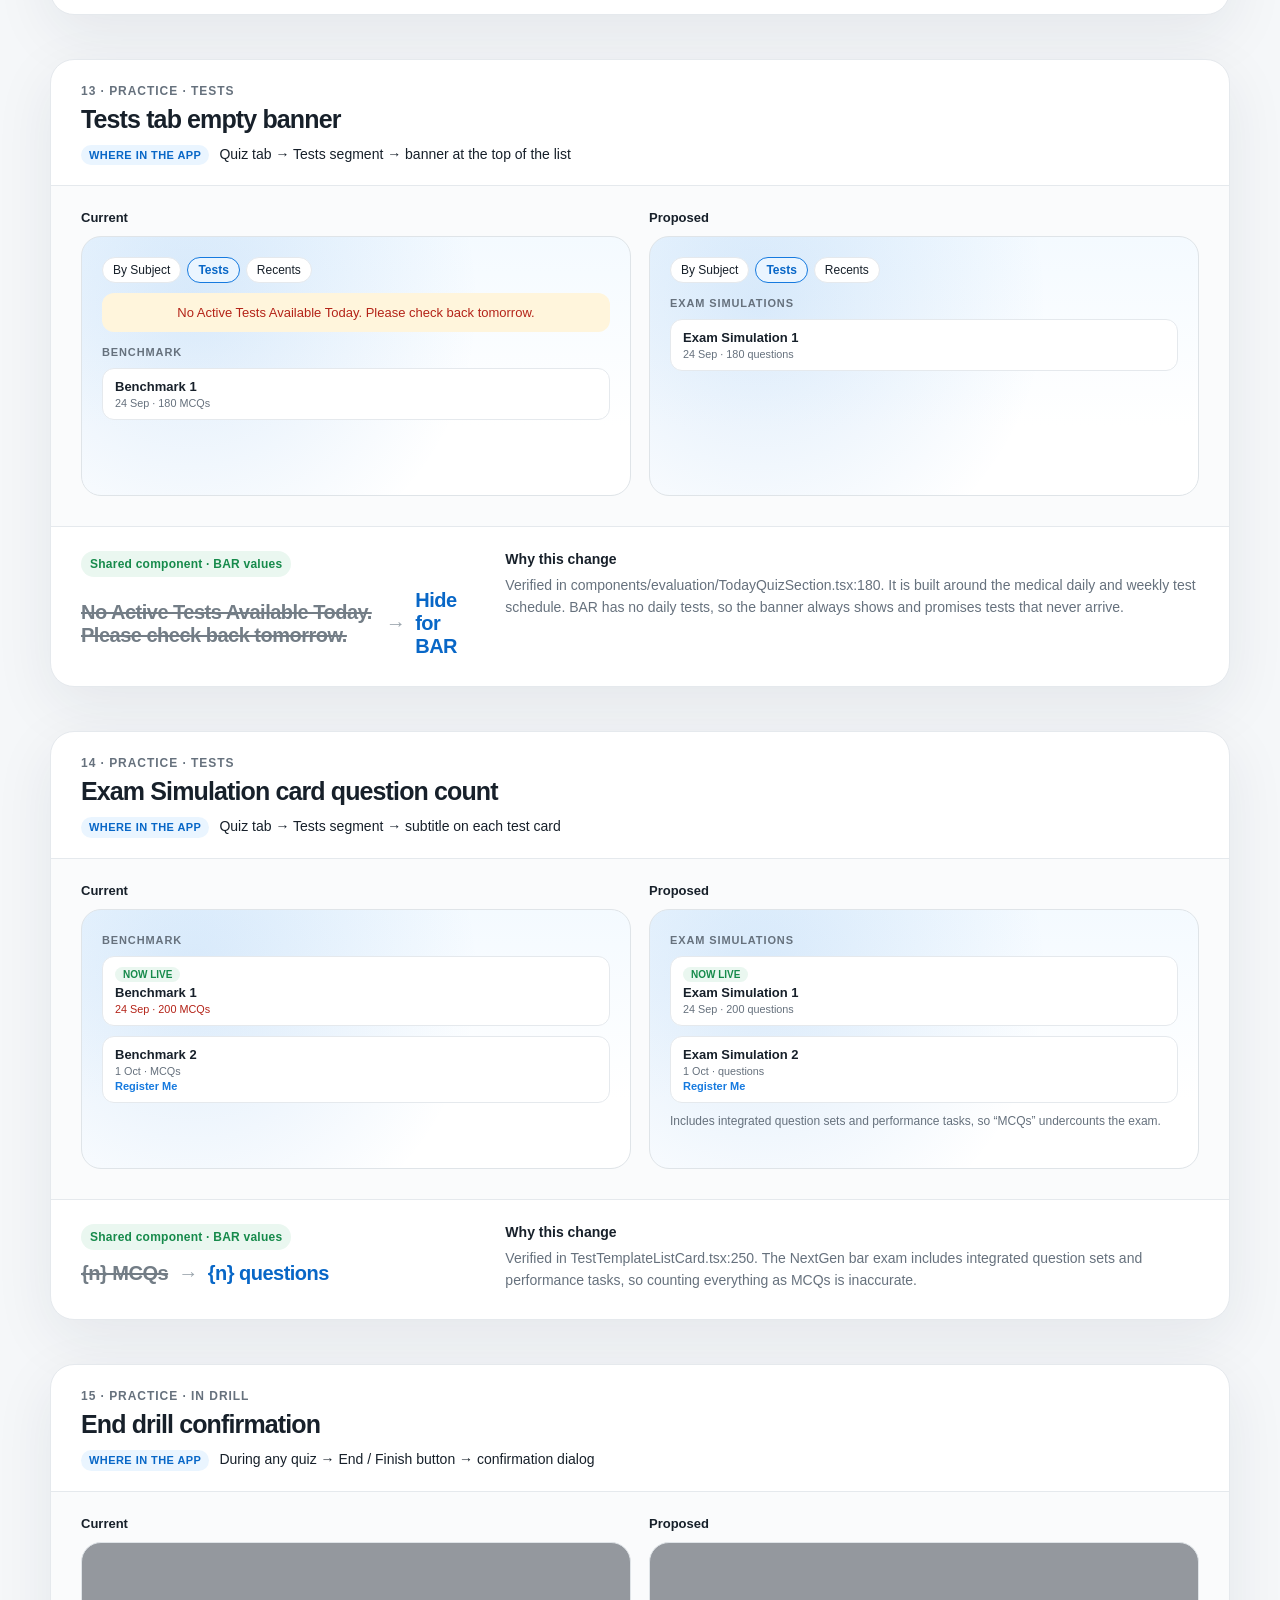
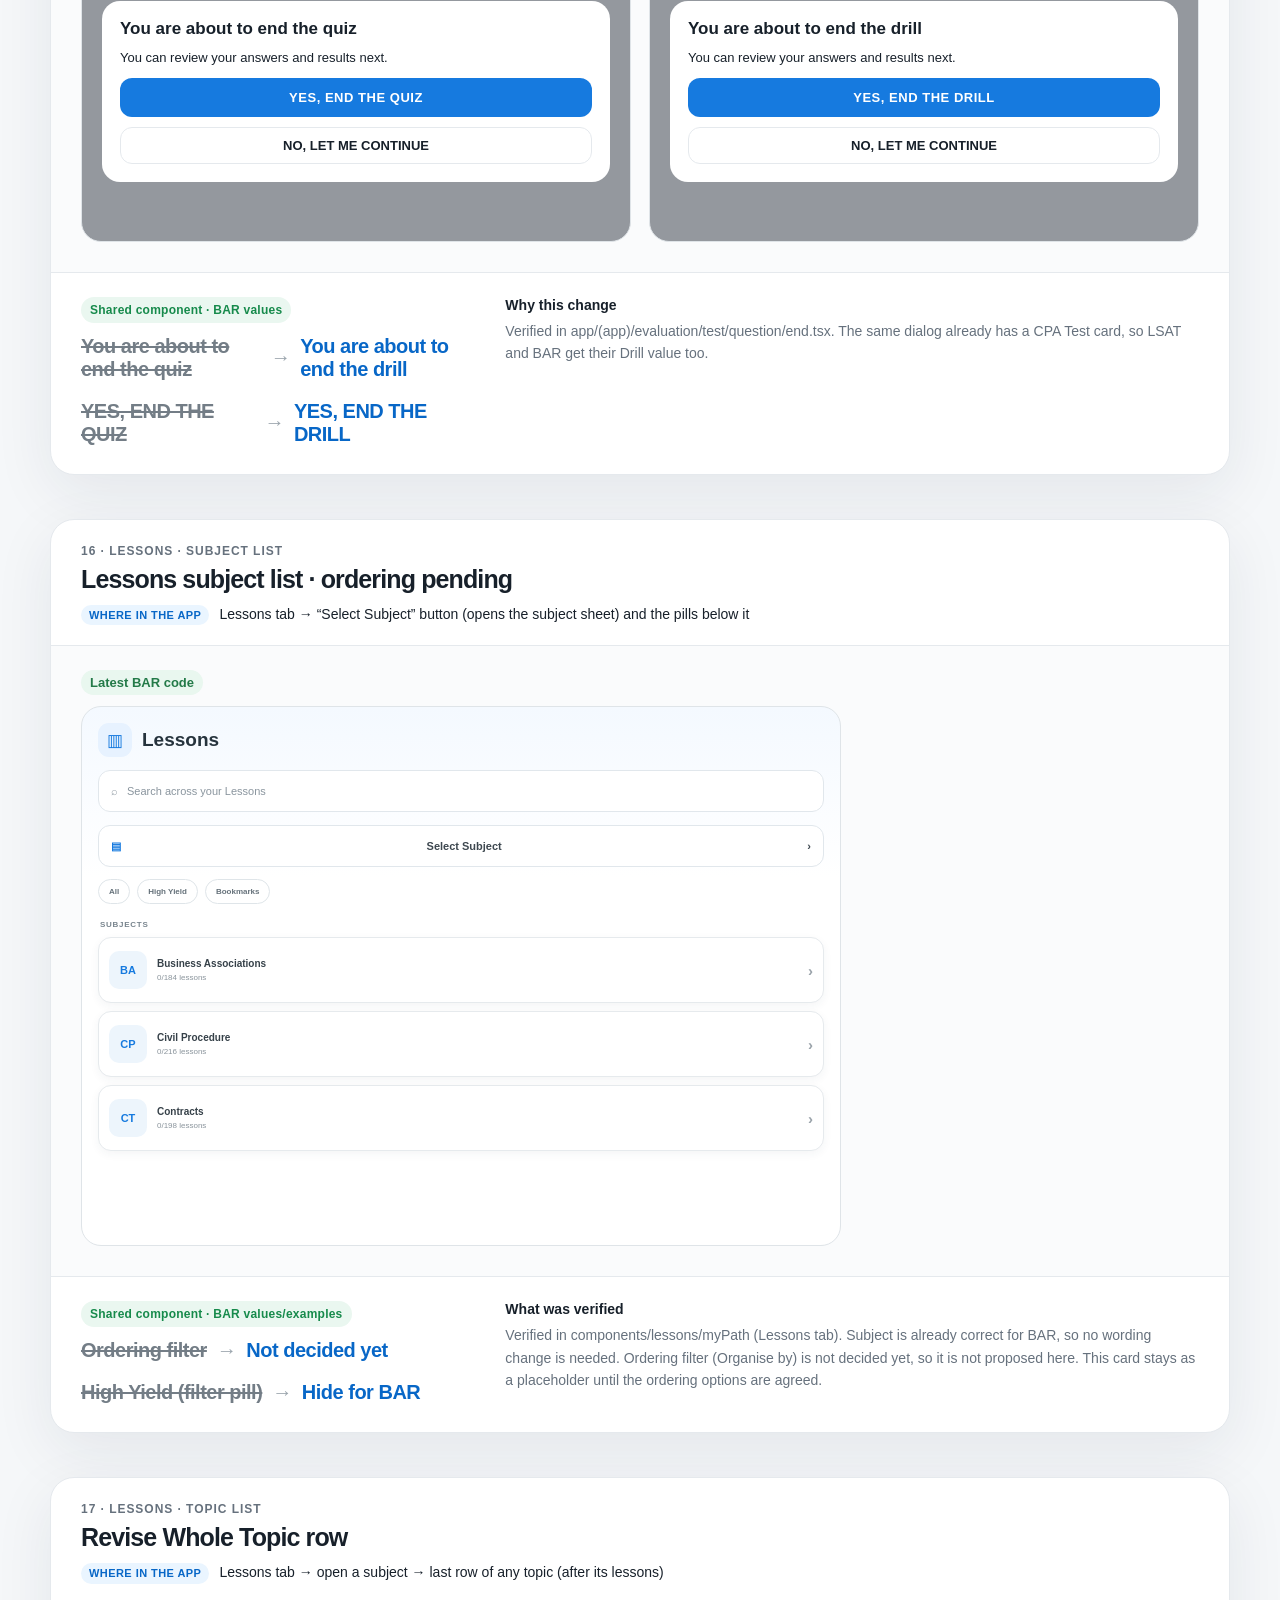
==== commit 76179e7c: "Add Review Entire Topic card (Revise Whole Topic row + exercise icon) on all six courses Co-Authored" ====
--- a/bar.html
+++ b/bar.html
@@ -8,7 +8,7 @@
       content="A visual review of BAR-specific terminology changes in Oncourse."
     />
     <title>Oncourse · BAR language review</title>
-    <link rel="stylesheet" href="./styles.css?v=35" />
+    <link rel="stylesheet" href="./styles.css?v=37" />
   </head>
   <body>
     <header class="site-header">
@@ -74,7 +74,7 @@
       <div id="bar-review-list" class="review-list"></div>
     </main>
 
-    <script src="./shared.js?v=20"></script>
+    <script src="./shared.js?v=21"></script>
     <script src="./bar.js?v=41"></script>
   </body>
 </html>
--- a/styles.css
+++ b/styles.css
@@ -6908,3 +6908,12 @@
 
 .sx-screen .sx-new { color: var(--blue-strong); }
 .sx-pills span.sx-new-chip, .sx-chips span.sx-new-chip { border-color: var(--blue); background: var(--blue-soft); color: var(--blue-strong); }
+
+/* Lessons topic rows (Review Entire Topic card) */
+.sx-lesson-row { display: flex; align-items: center; gap: 12px; padding: 8px 4px; }
+.sx-lesson-row span { display: grid; gap: 2px; } .sx-lesson-row small { color: var(--muted); }
+.sx-lesson-row b { margin-left: auto; width: 26px; height: 26px; border-radius: 50%; display: grid; place-items: center; font-size: 11px; background: #e6f6ec; color: #168a4b; }
+.sx-lesson-row.sx-rt b { background: #eef1f4; color: #5b6570; }
+.sx-lesson-icon { width: 40px; height: 40px; border-radius: 10px; display: grid; place-items: center; background: #d8ecfb; font-style: normal; }
+.sx-book-icon { background: #5a7184; color: #fff; }
+.sx-ex-icon { background: var(--blue); color: #fff; font-size: 18px; }
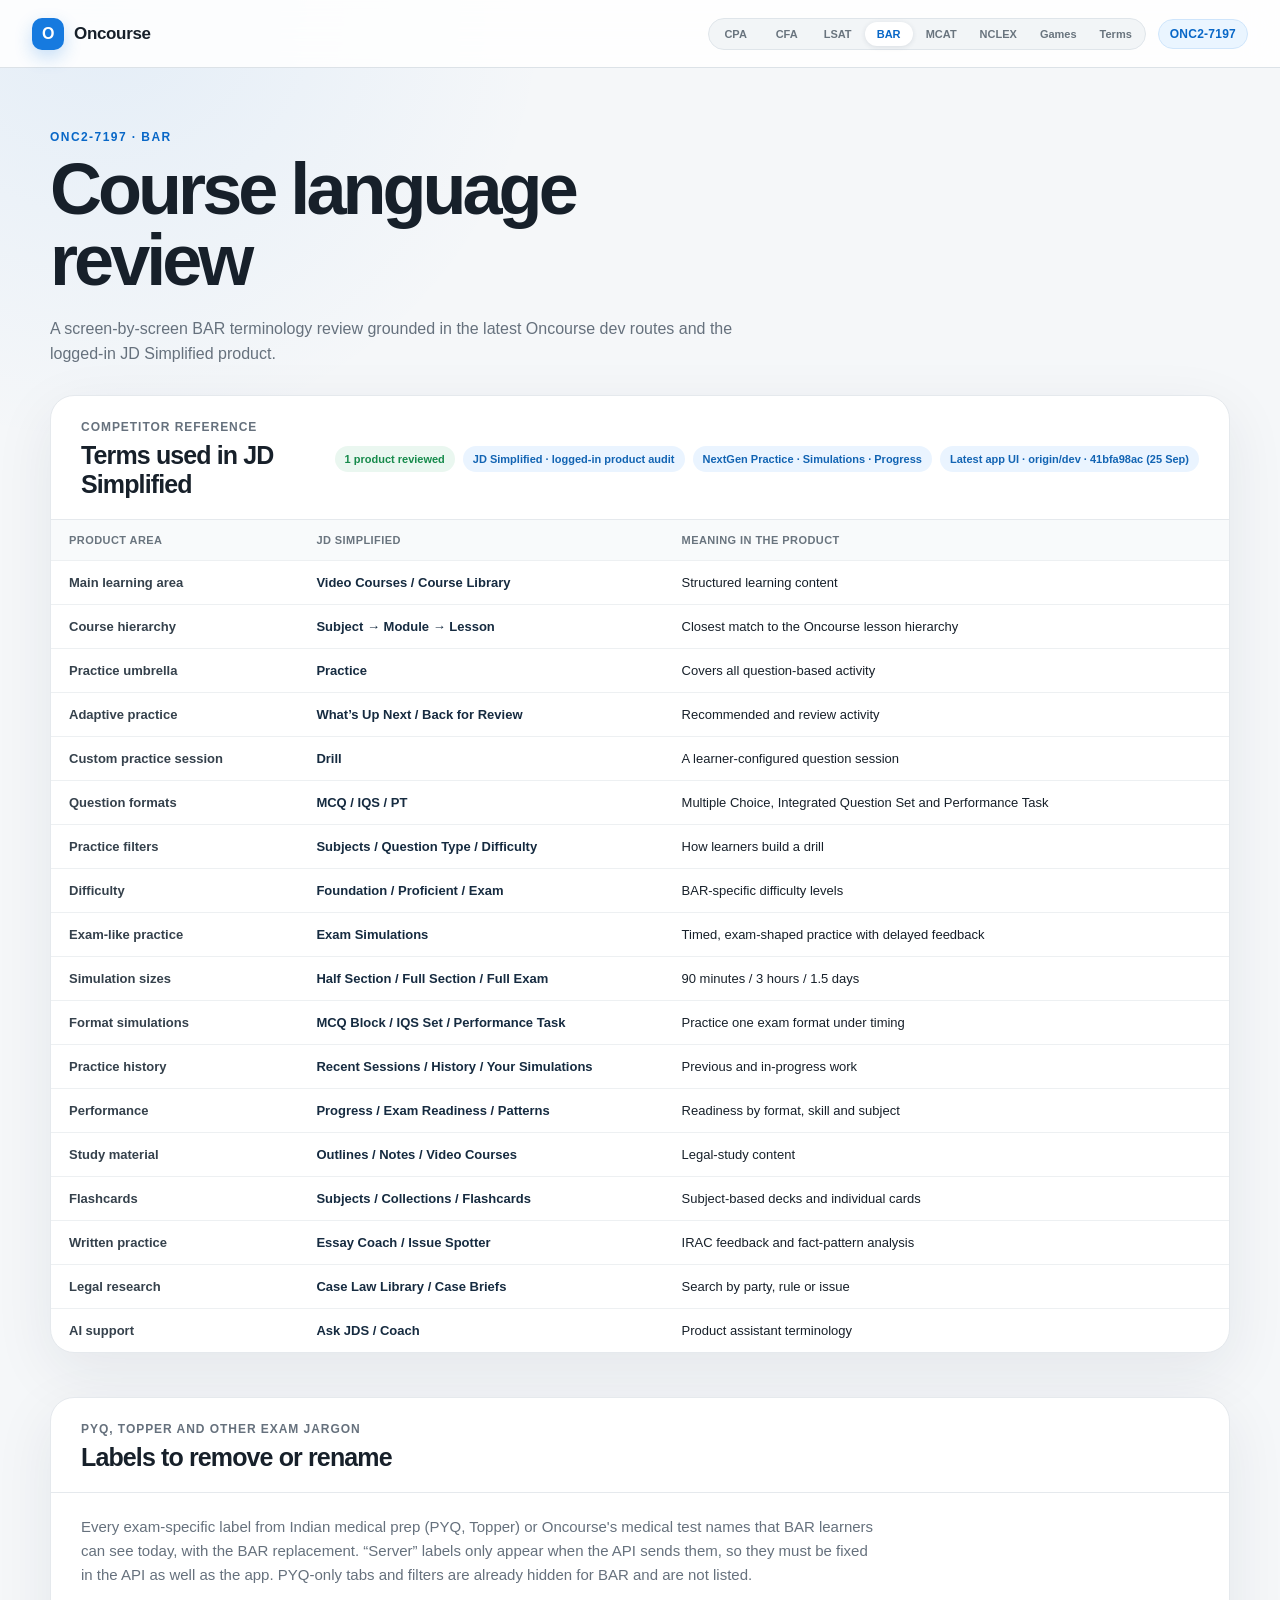
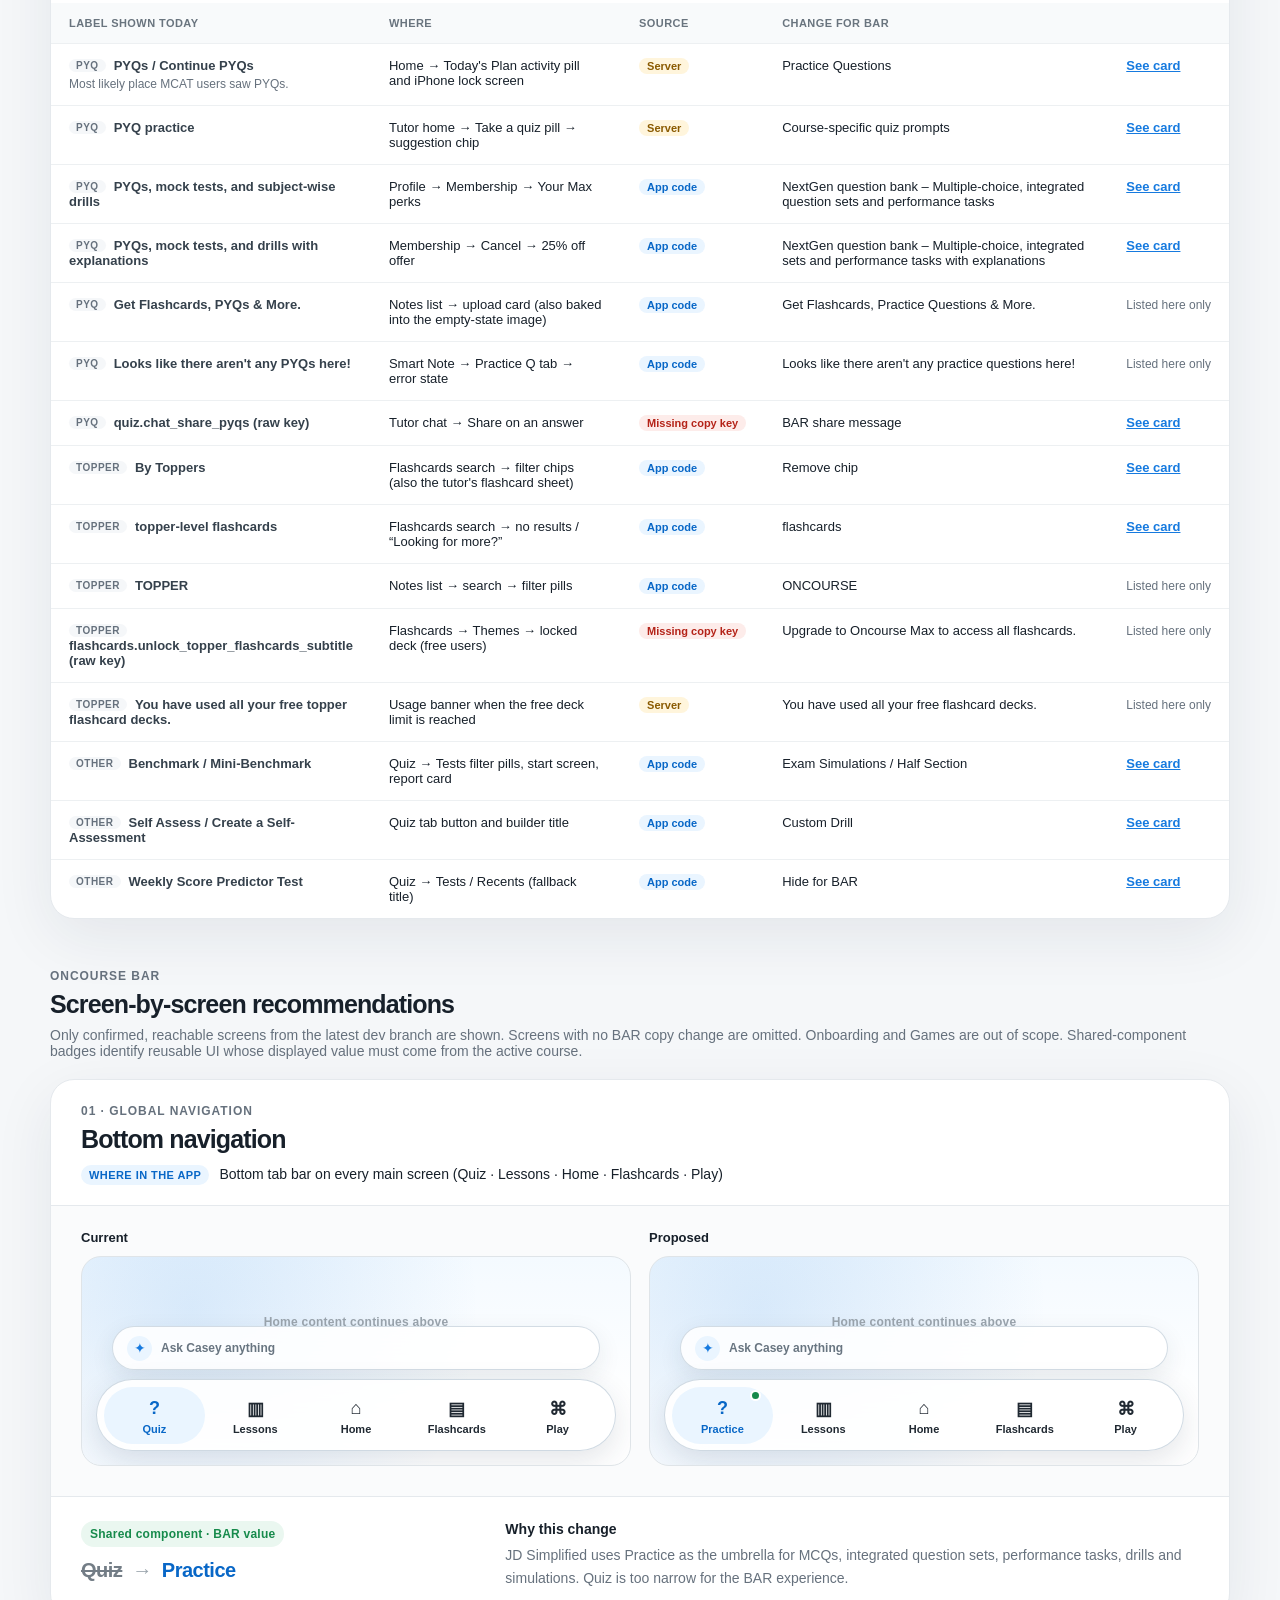
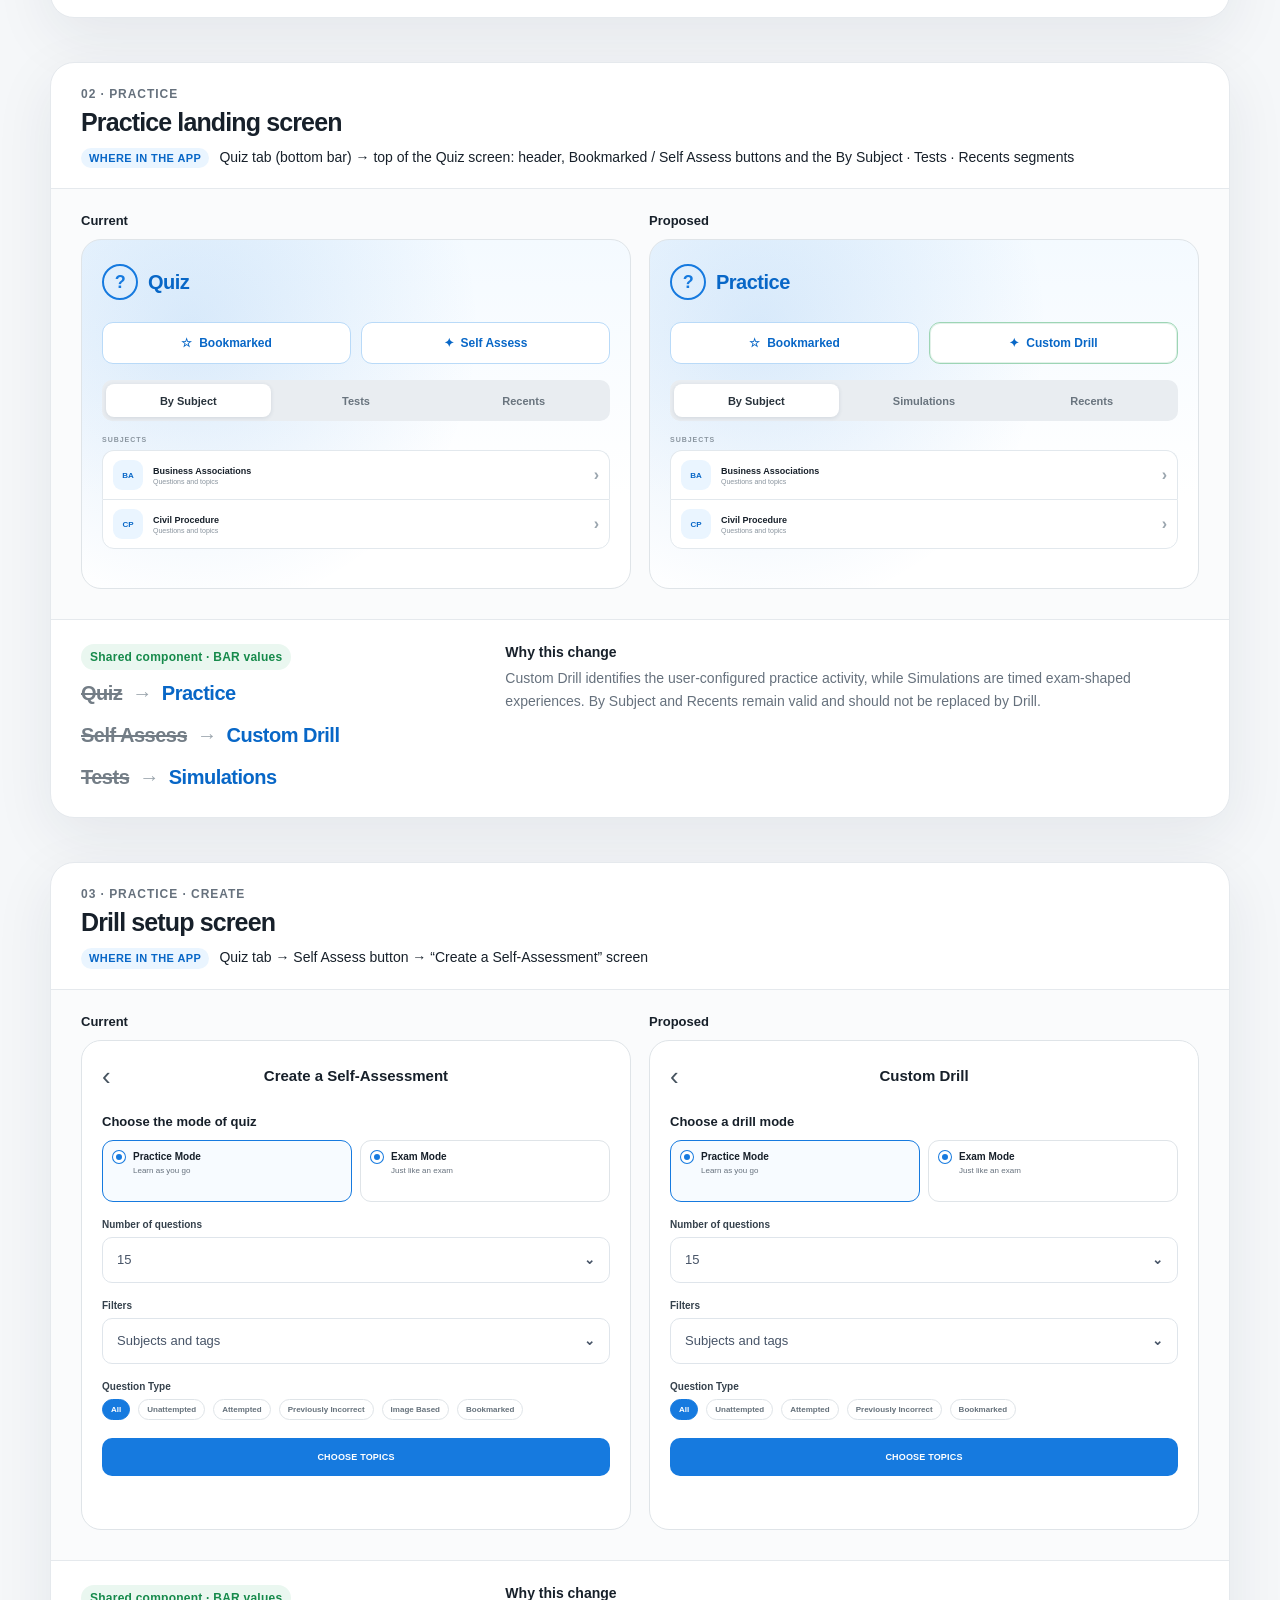
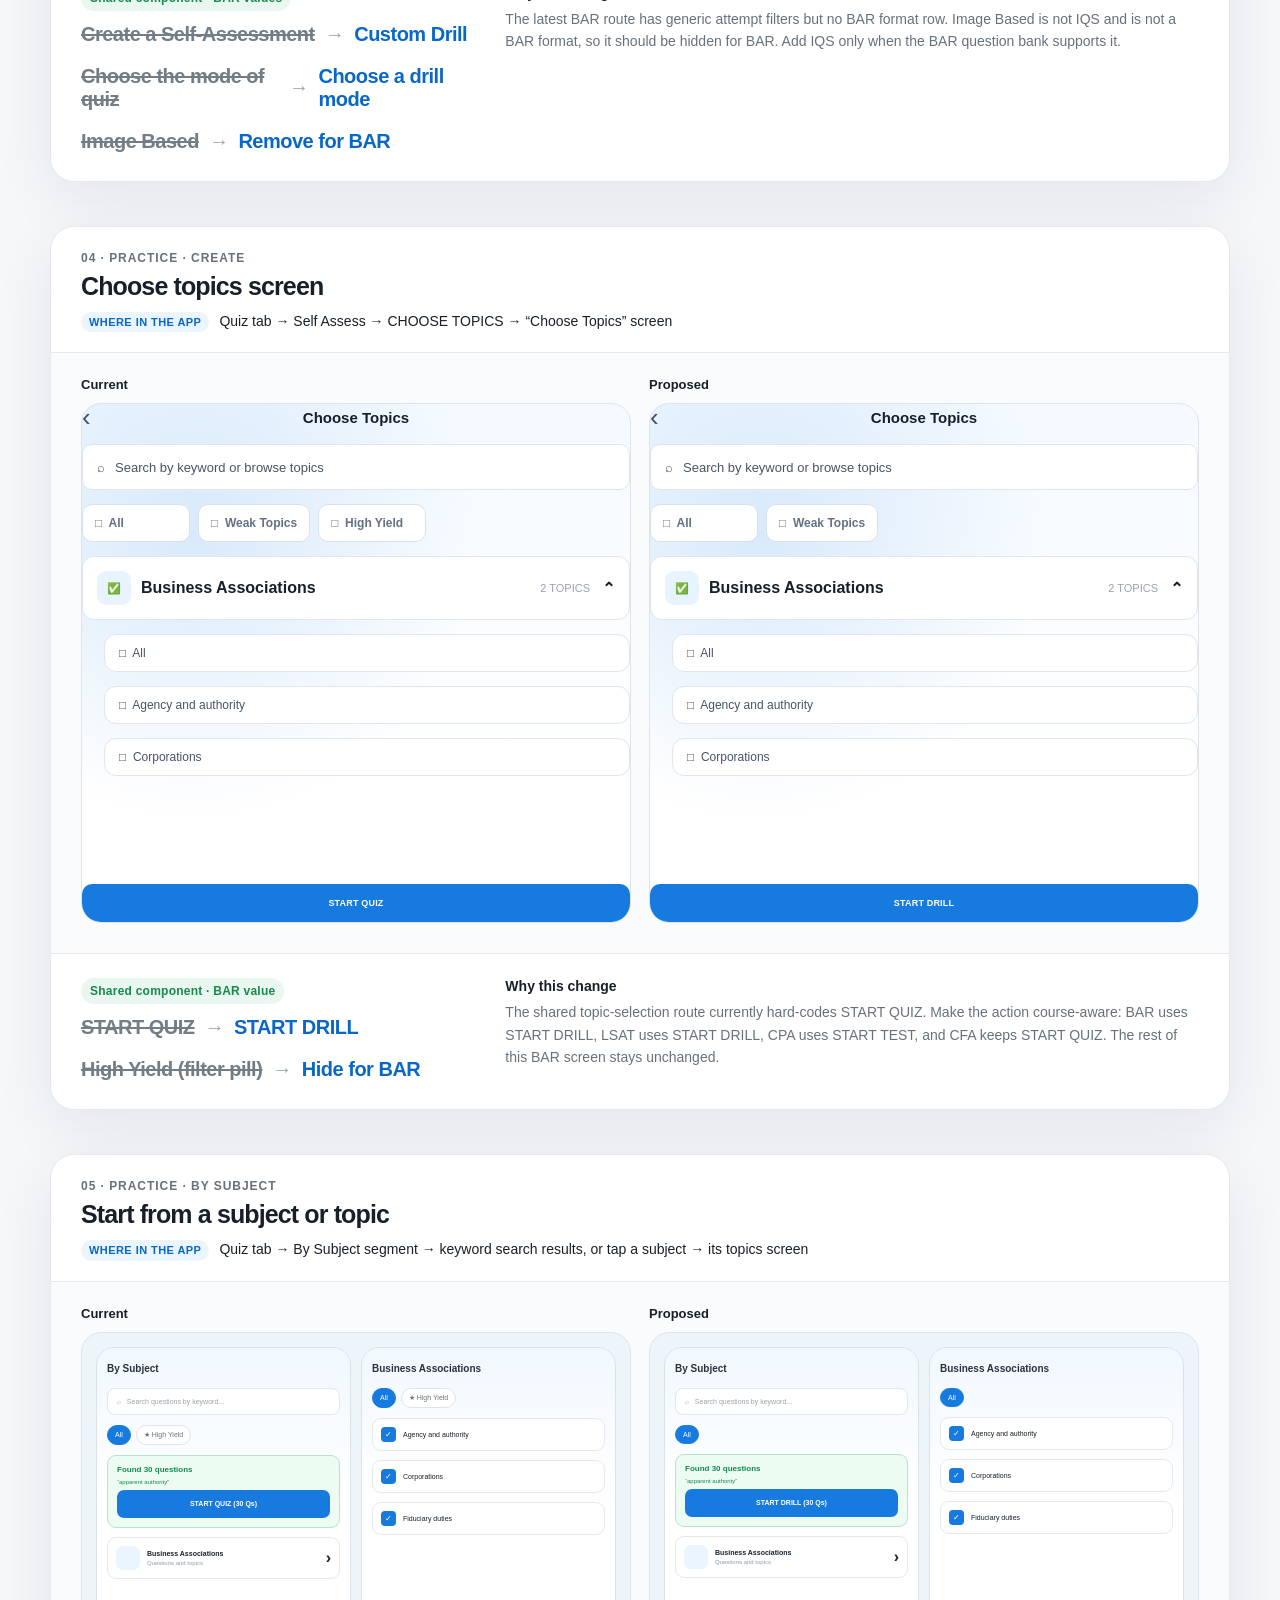
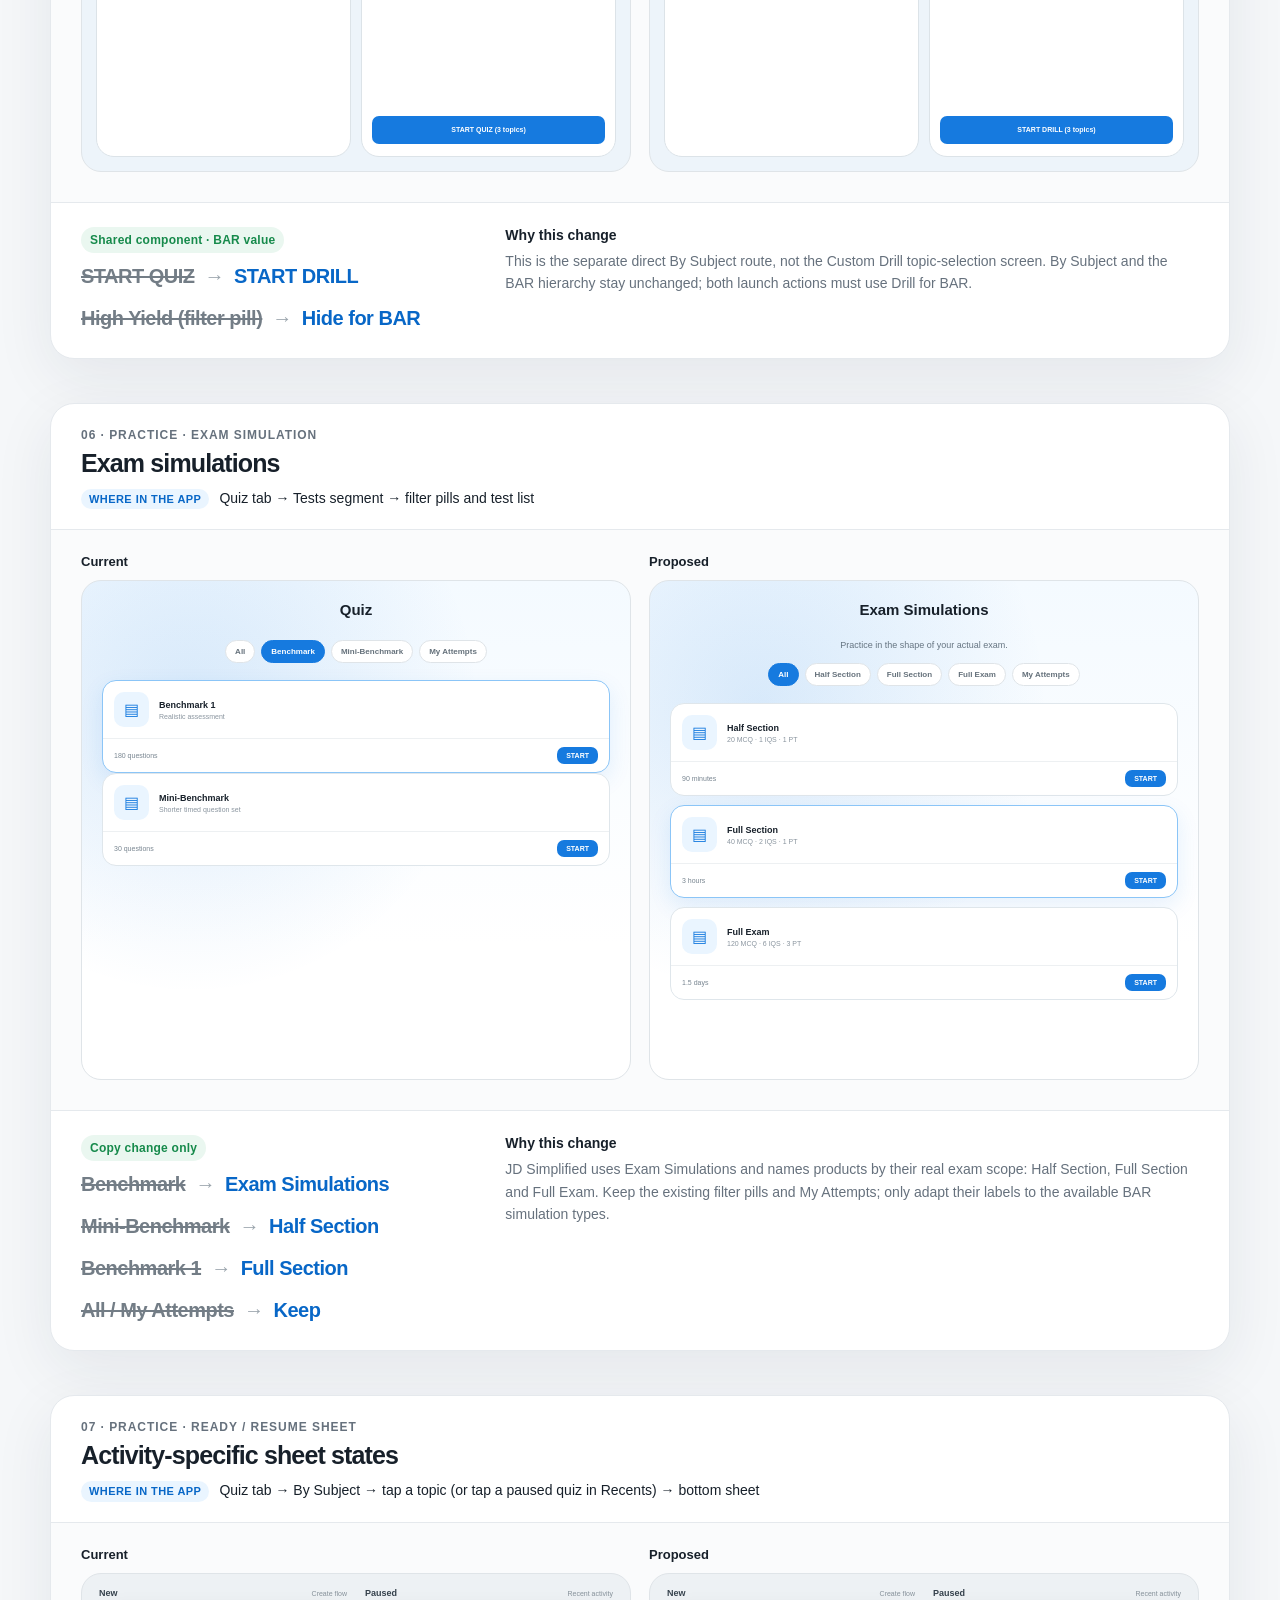
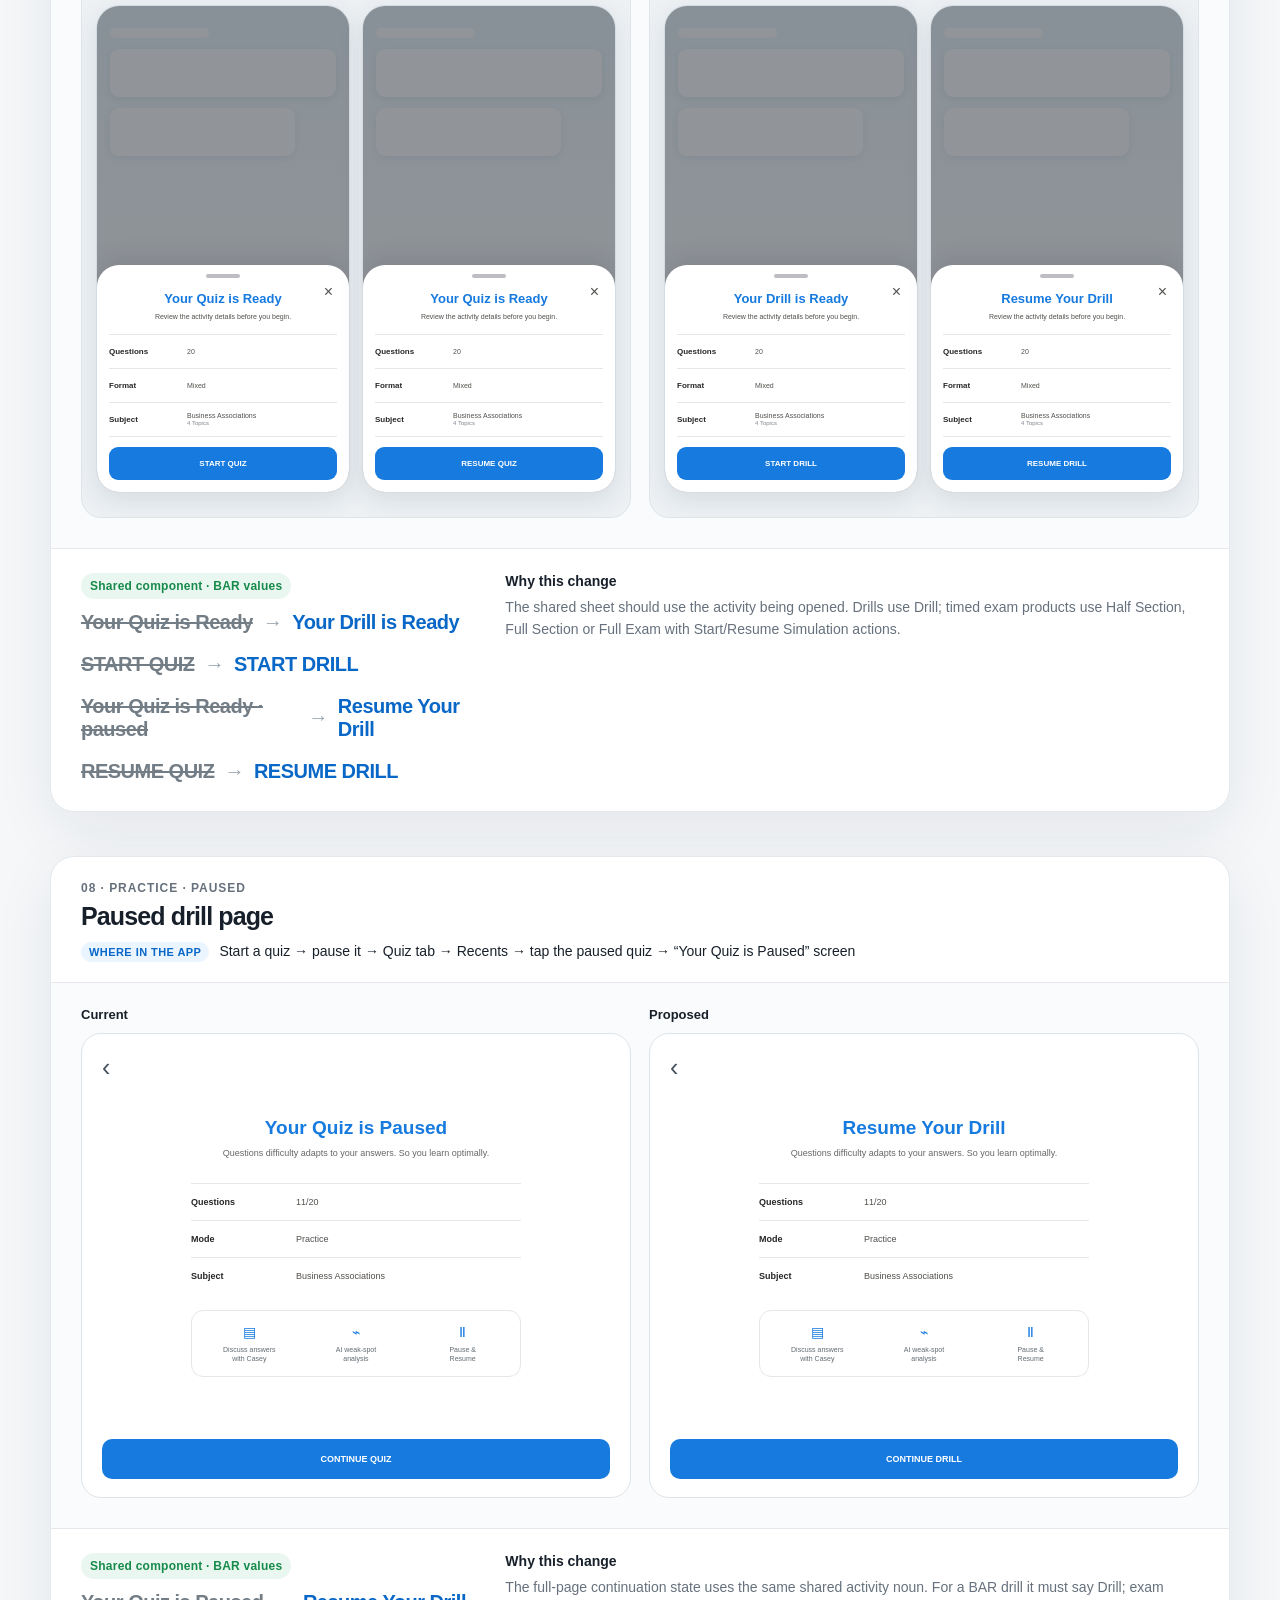
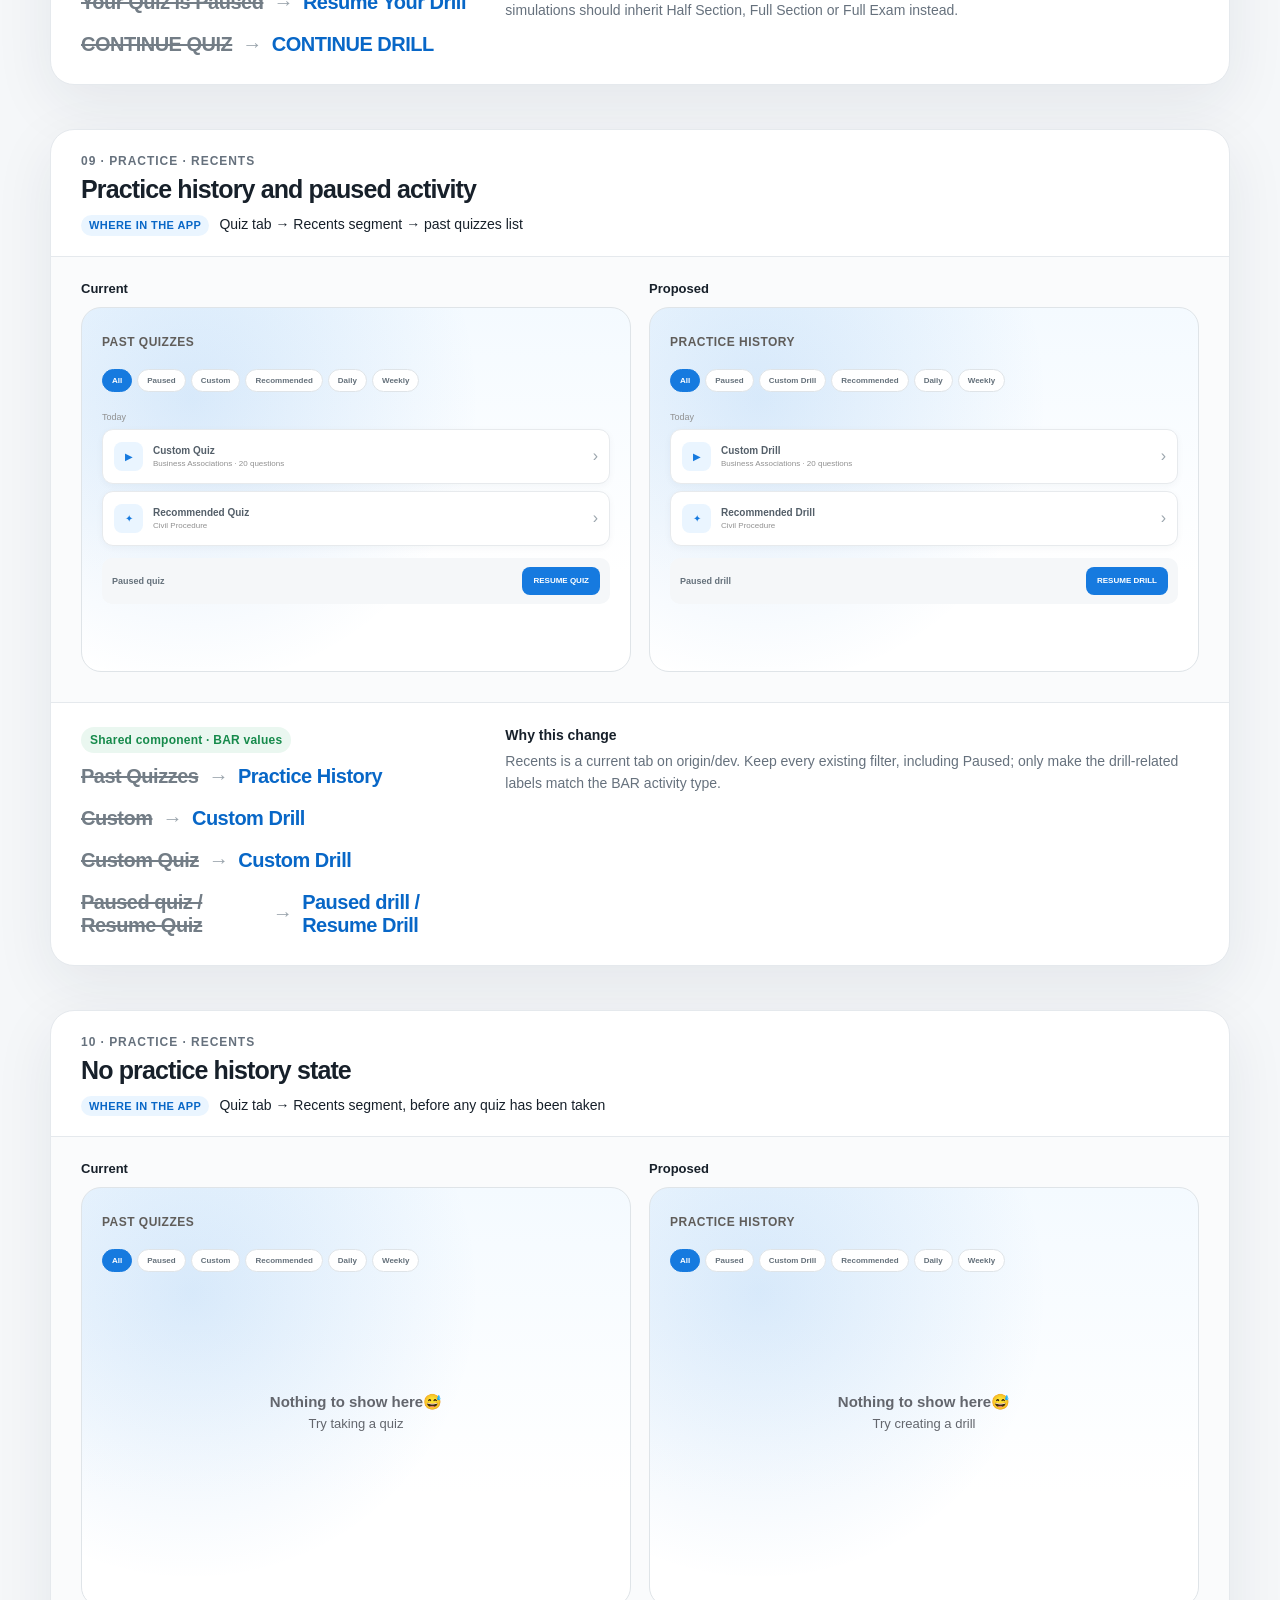
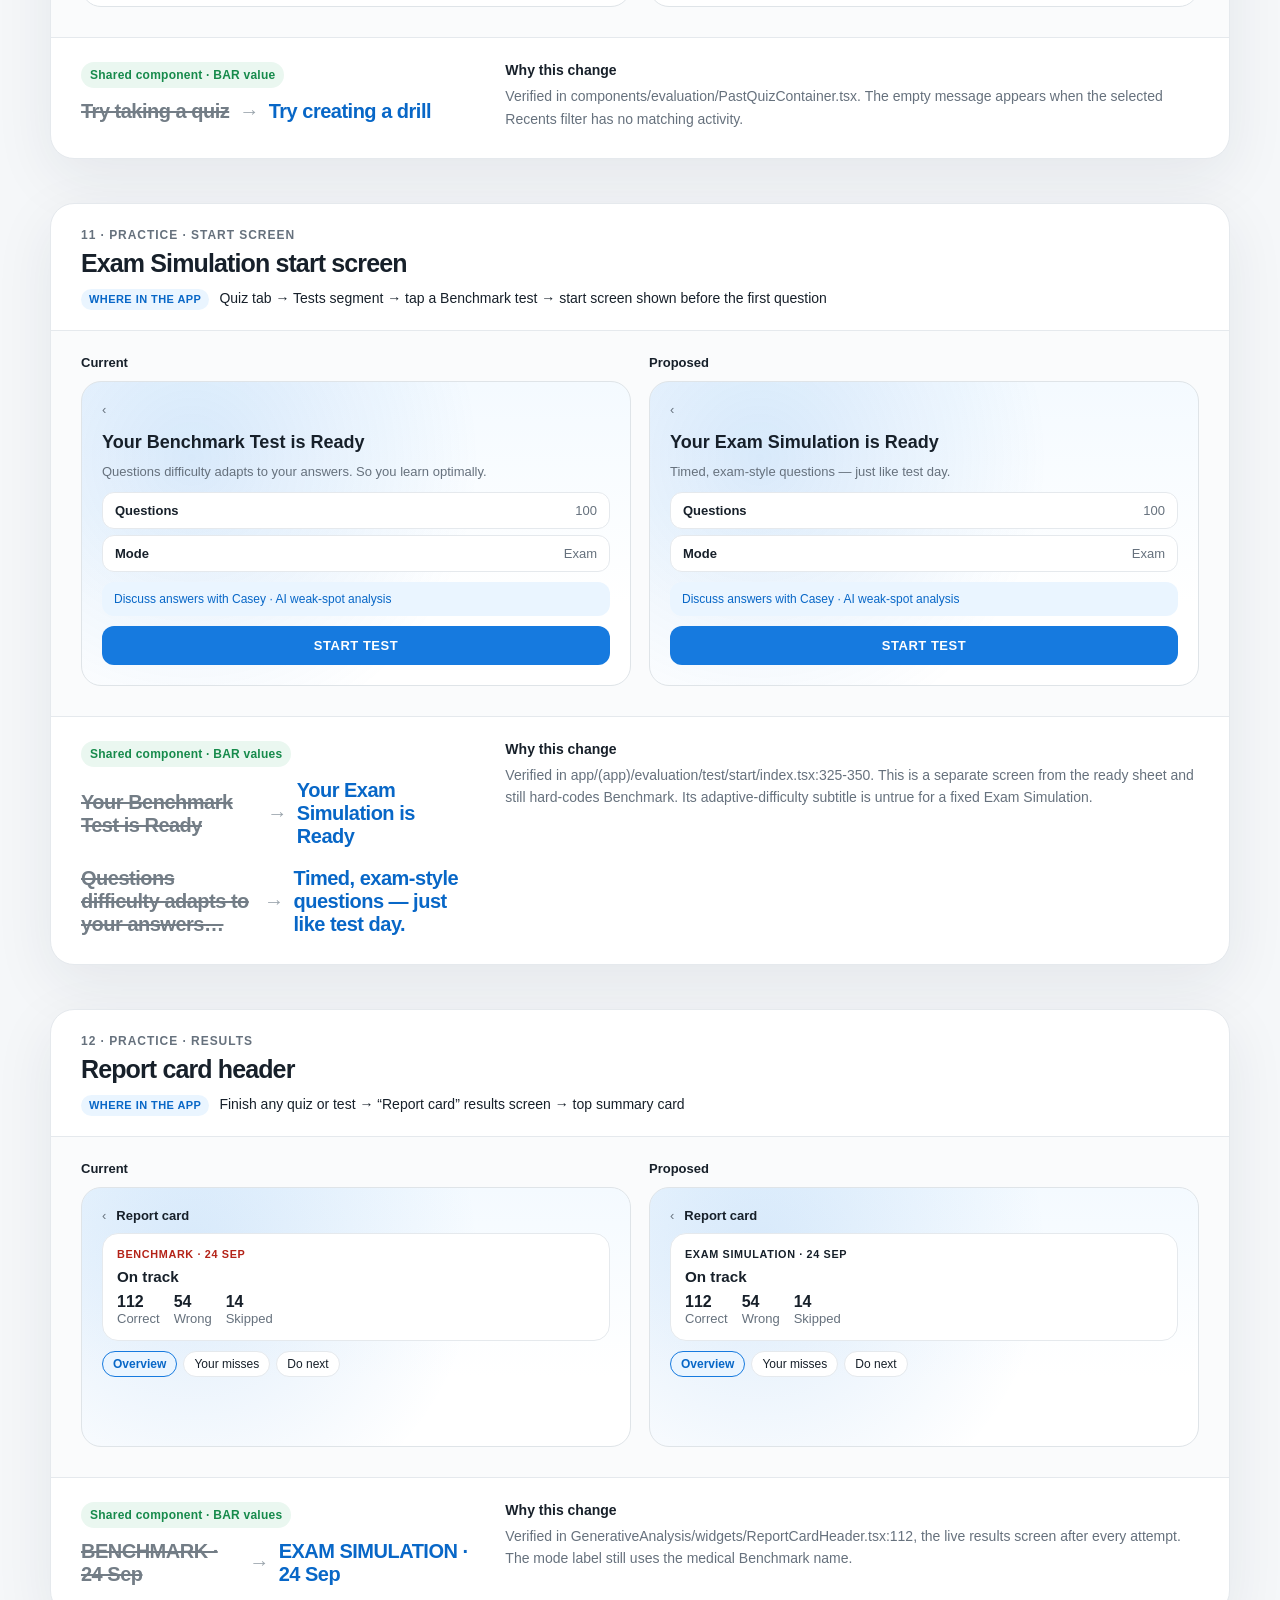
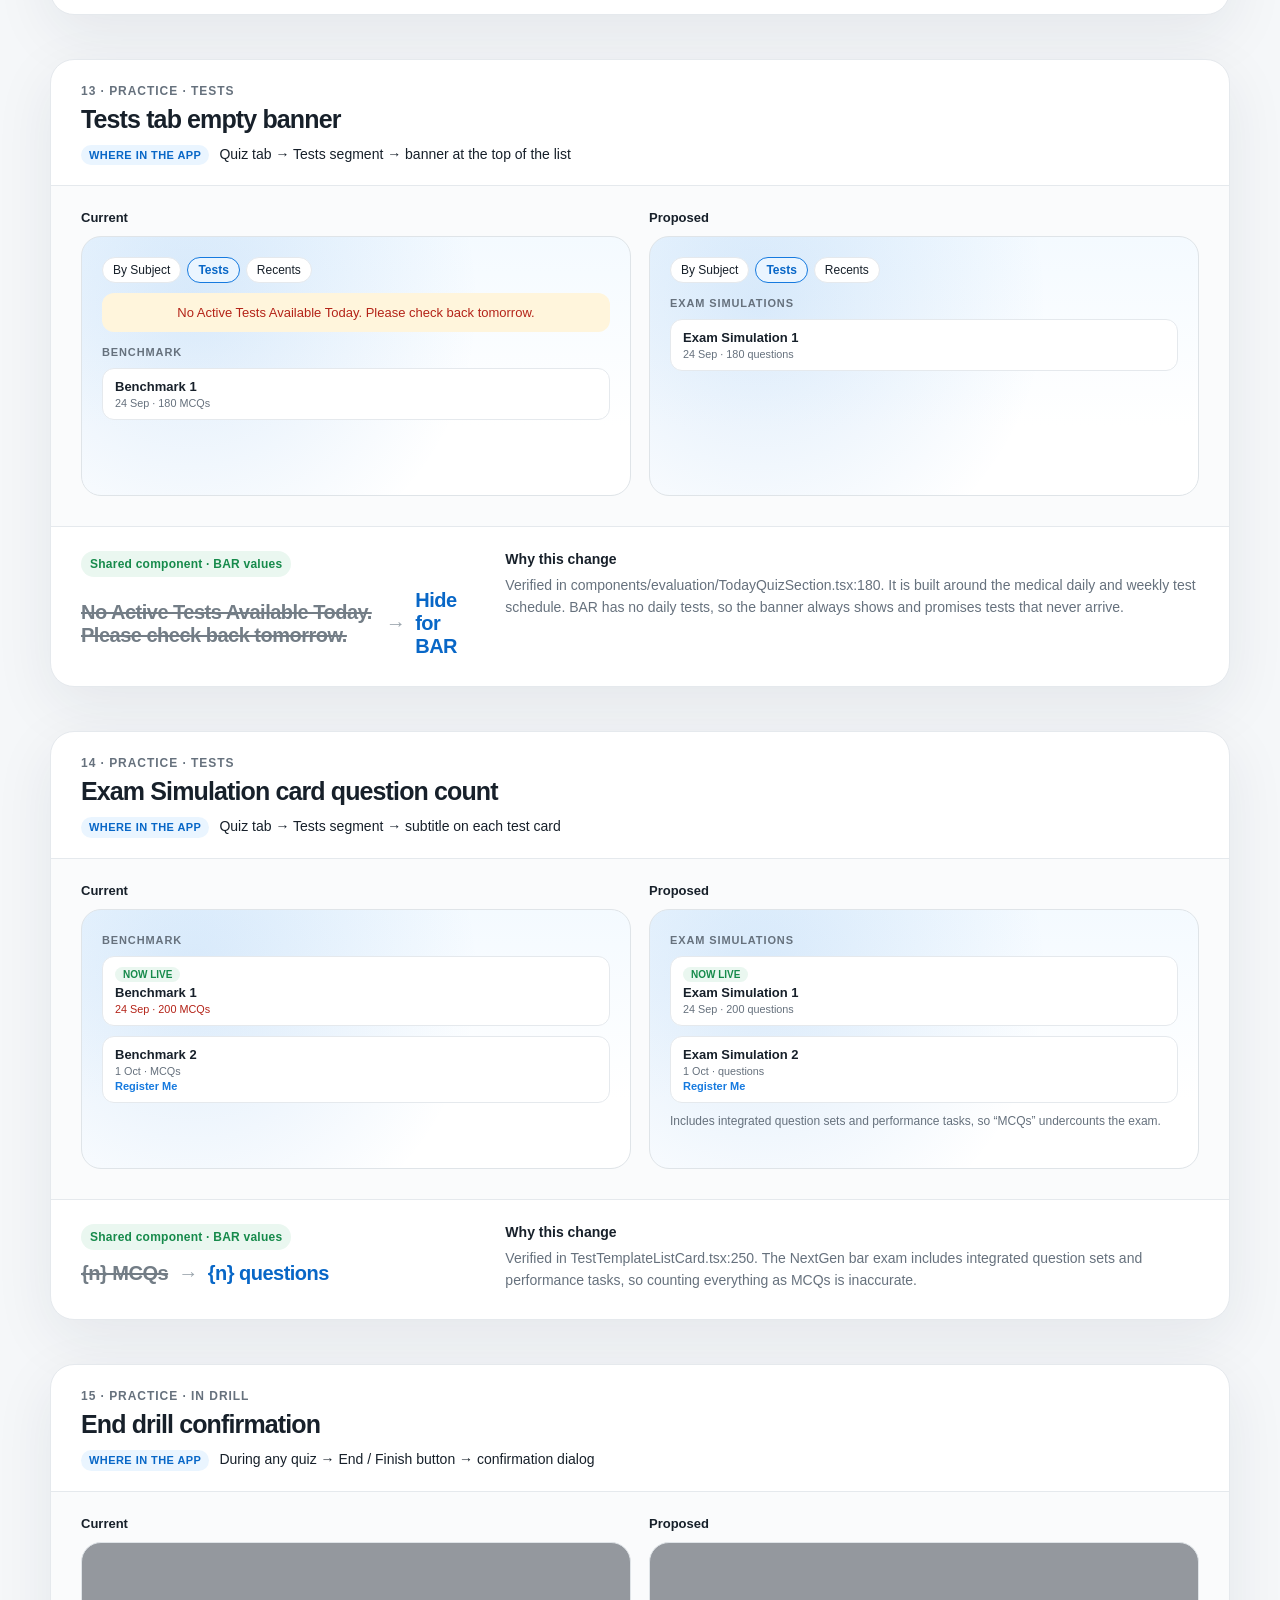
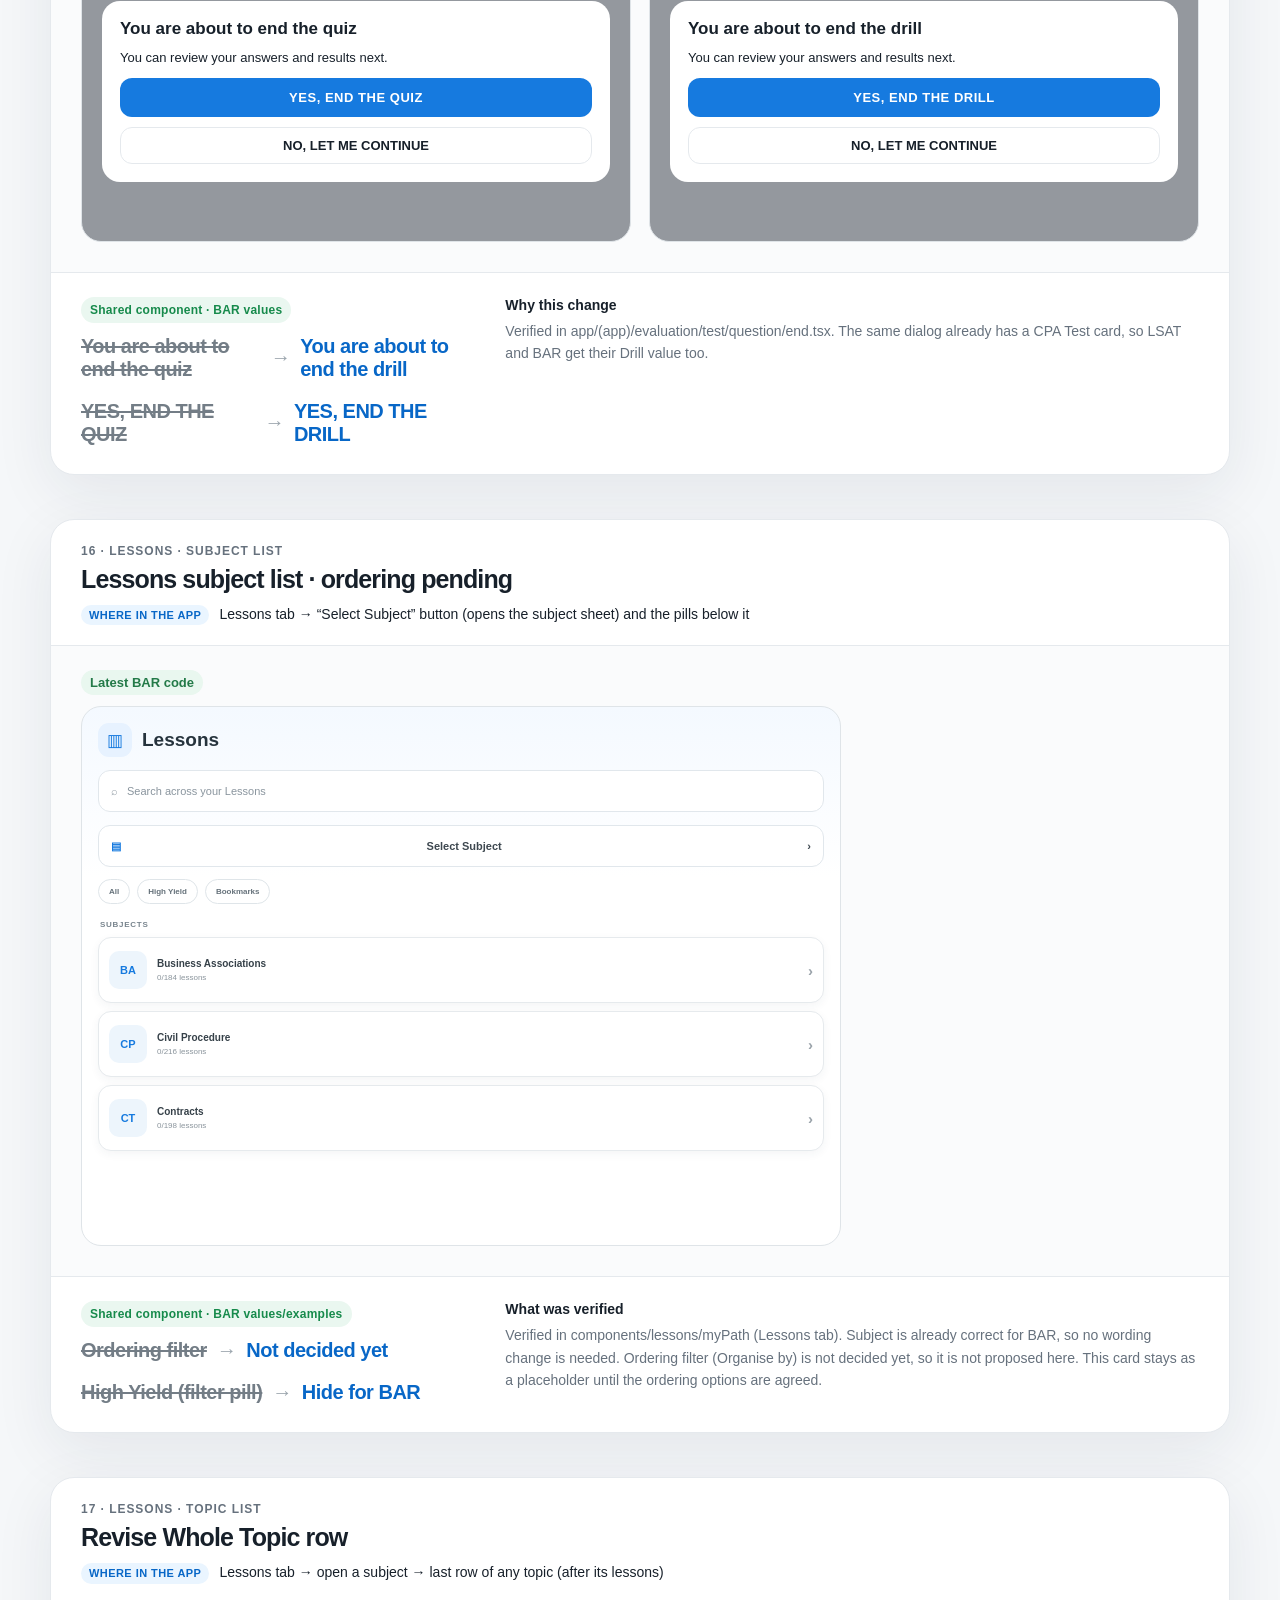
==== commit 7bf42e16: "Add Terms glossary: words to use and avoid per course, with evidence Co-Authored-By: Claude Opus 5.5" ====
--- a/bar.html
+++ b/bar.html
@@ -25,6 +25,7 @@
           <a href="./mcat.html">MCAT</a>
           <a href="./nclex.html">NCLEX</a>
           <a href="./games.html">Games</a>
+          <a href="./terms.html">Terms</a>
         </nav>
         <div class="issue-badge">ONC2-7197</div>
       </div>
@@ -74,7 +75,7 @@
       <div id="bar-review-list" class="review-list"></div>
     </main>
 
-    <script src="./shared.js?v=21"></script>
+    <script src="./shared.js?v=23"></script>
     <script src="./bar.js?v=41"></script>
   </body>
 </html>
